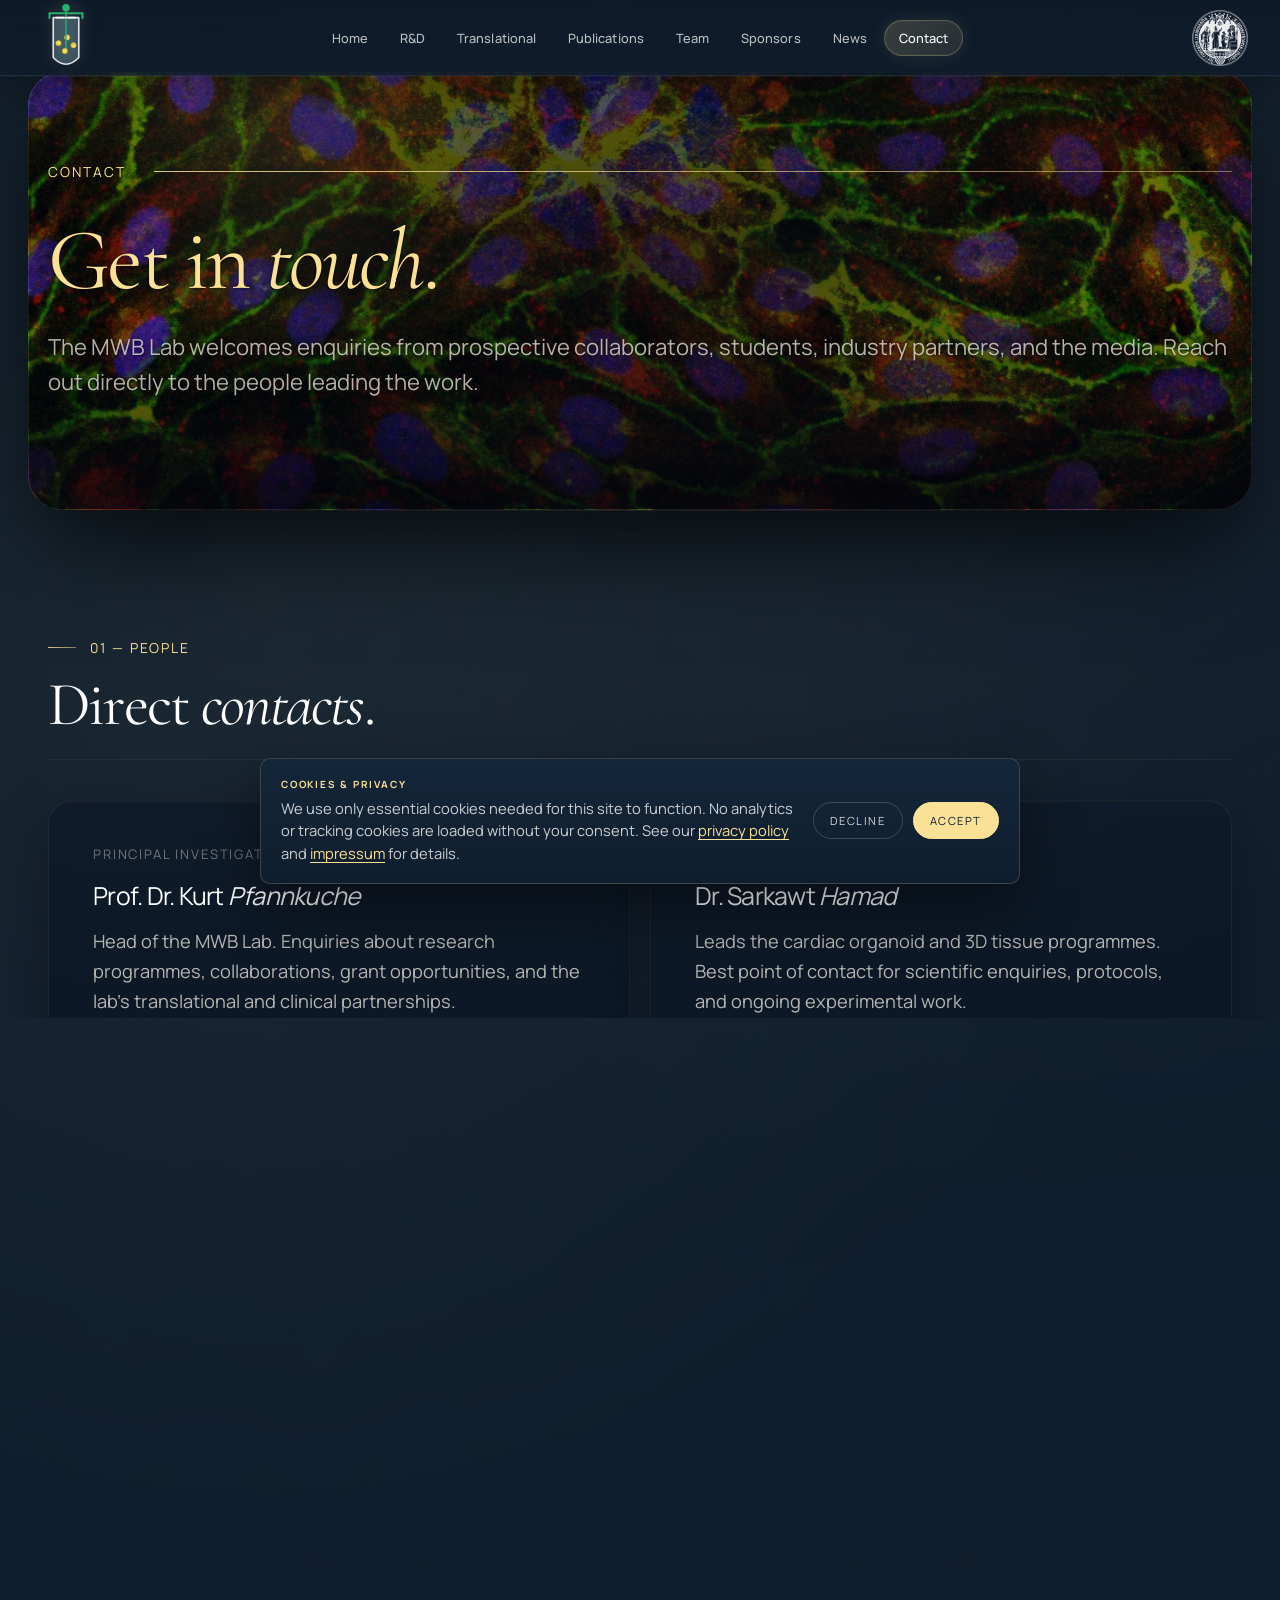
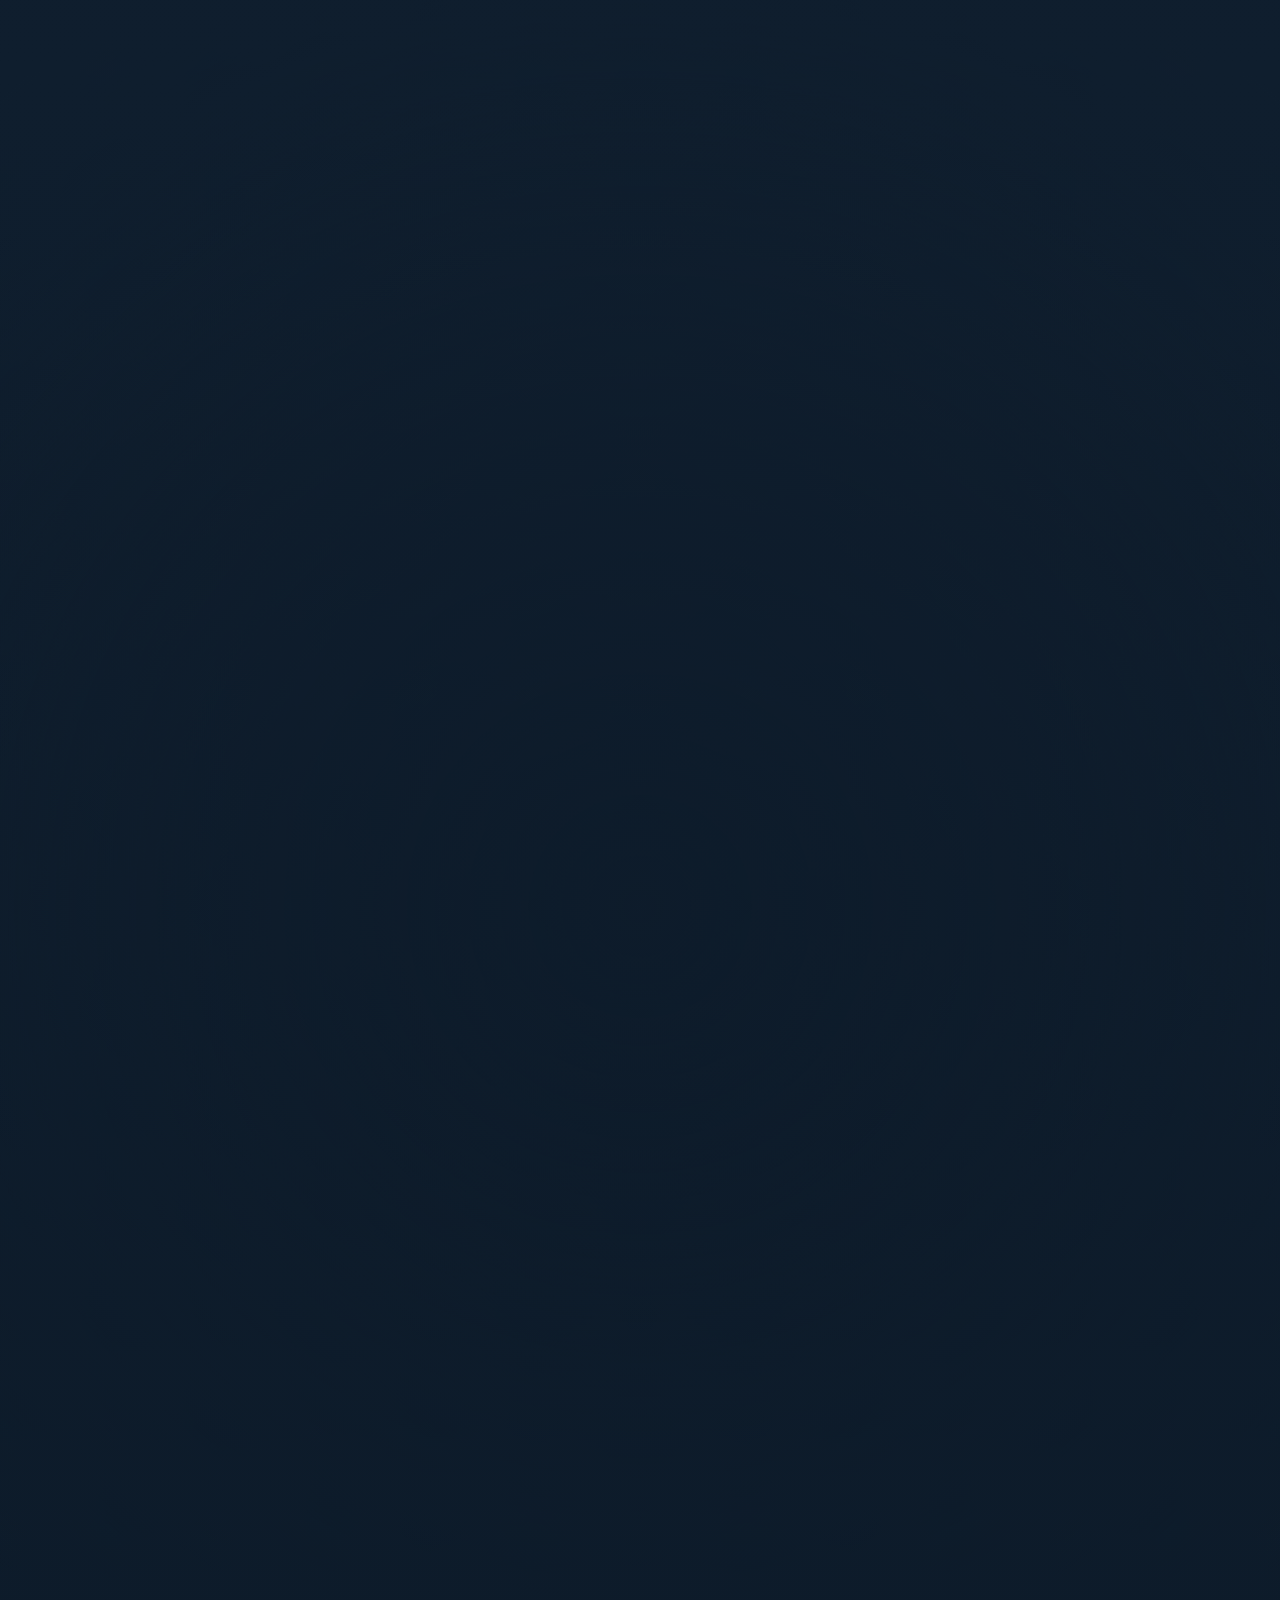
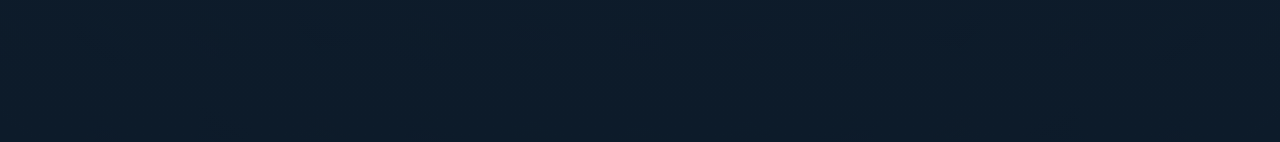
==== contact.html @ 4211829f "Apply two-font system site-wide Move the two-font rule into the shared stylesheet so every page uses" ====
<!DOCTYPE html>
<html lang="en">
<head>
<meta charset="UTF-8" />
<meta name="viewport" content="width=device-width, initial-scale=1.0" />
<title>Contact — MWB Lab</title>
<meta name="description" content="Contact the MWB Lab at the Institute for Physiology I, Medical Faculty, University of Cologne. Reach Prof. Dr. Kurt Pfannkuche or Dr. Sarkawt Hamad.">
<link rel="preconnect" href="https://fonts.googleapis.com">
<link rel="preconnect" href="https://fonts.gstatic.com" crossorigin>
<link href="https://fonts.googleapis.com/css2?family=Cormorant+Garamond:ital,wght@0,300;0,400;0,500;0,600;1,300;1,400;1,500&family=JetBrains+Mono:wght@400;500&family=Manrope:wght@300;400;500;600&display=swap" rel="stylesheet">
<link rel="stylesheet" href="site.css?v=34">
<style>
.contact-grid{
  display:grid;
  grid-template-columns:repeat(2,1fr);
  gap:20px;
  margin-bottom:24px;
}
.contact-card{
  padding:44px;
  border:1px solid var(--line);
  border-radius:2px;
  background:rgba(244,240,232,.5);
  transition:border-color .4s var(--ease);
}
.contact-card:hover{border-color:var(--line-strong)}
.contact-card .mono{
  color:var(--muted);
  text-transform:uppercase;
  font-size:.82rem;
  letter-spacing:.14em;
  margin-bottom:16px;
  font-family:"JetBrains Mono",monospace;
}
.contact-card h3{margin:0 0 14px; font-size:1.55rem}
.contact-card p{font-size:1.14rem; line-height:1.65; color:var(--ink-2); margin:0 0 26px}
.contact-card .link{
  display:inline-flex; gap:10px; align-items:center;
  font-family:"JetBrains Mono",monospace;
  font-size:.92rem; letter-spacing:.04em;
  color:var(--ink); border-bottom:1px solid var(--line-strong);
  padding-bottom:4px;
  transition:border-color .3s var(--ease);
}
.contact-card .link:hover{border-color:var(--ink)}

.addr-block{
  margin-top:20px;
  padding:36px 44px;
  border:1px solid var(--line);
  border-radius:2px;
  background:rgba(244,240,232,.5);
}
.addr-block .mono{
  color:var(--muted);
  text-transform:uppercase;
  font-size:.82rem;
  letter-spacing:.14em;
  margin-bottom:16px;
  font-family:"JetBrains Mono",monospace;
}
.addr-block p{
  margin:0;
  font-family:"JetBrains Mono",monospace;
  font-size:1rem;
  line-height:1.85;
  color:var(--ink-2);
}

.legal{
  padding:44px;
  border:1px solid var(--line);
  border-radius:2px;
  background:rgba(244,240,232,.5);
}
.legal h3{font-family:var(--serif); font-variation-settings:"opsz" 144; font-weight:400; font-size:1.5rem; letter-spacing:-0.01em; margin:0 0 18px}
.legal p{font-size:1.12rem; line-height:1.7; color:var(--ink-2); margin:0 0 14px}
.legal p:last-child{margin-bottom:0}
.legal .small{font-size:1.02rem; line-height:1.68; color:var(--ink-2)}

.split-contact{
  display:grid;
  grid-template-columns:1fr 1fr;
  gap:32px;
  align-items:start;
}
.split-contact .card{padding:36px 40px}
.split-contact .card h3{font-size:1.45rem; margin:0 0 14px}
.split-contact .card p{font-size:1.12rem; line-height:1.65; color:var(--ink-2); margin:0}
.split-contact .card .mono{font-size:.82rem!important; margin-bottom:16px!important}

@media (max-width:900px){
  .contact-grid{grid-template-columns:1fr}
  .contact-card, .addr-block, .legal{padding:30px}
  .split-contact{grid-template-columns:1fr; gap:24px}
  .split-contact .card{padding:28px 30px}
}

/* ===== Privacy ed-item in contact ===== */
.ed-item .ed-body{display:none}
.ed-item.has-detail{
  cursor:pointer;
  transition:
    border-color .35s var(--ease),
    background .35s var(--ease),
    transform .35s var(--ease),
    box-shadow .35s var(--ease);
}
.ed-item.has-detail:hover,
.ed-item.has-detail:focus-visible{
  border-color:rgba(251,225,150,.55)!important;
  outline:none;
}
.ed-item.has-detail:focus-visible{
  outline:2px solid rgba(251,225,150,.55);
  outline-offset:2px;
}

/* ===== Privacy card: full dark card (overrides ed-item row) ===== */
body[data-page="contact"] .ed-item[data-tag="privacy"]{
  grid-template-columns:1fr!important;
  padding:26px 30px 30px!important;
  gap:14px;
  align-items:stretch!important;
  background:linear-gradient(150deg,rgba(13,27,42,.96) 0%,rgba(7,16,28,.93) 100%)!important;
  border-color:rgba(124,236,213,.2)!important;
  border-radius:12px;
}
body[data-page="contact"] .ed-item[data-tag="privacy"]::before{
  background:linear-gradient(180deg,rgba(124,236,213,.85),rgba(124,236,213,.2))!important;
}
body[data-page="contact"] .ed-item[data-tag="privacy"]::after{content:none!important}
body[data-page="contact"] .ed-item[data-tag="privacy"]:hover{
  border-color:rgba(124,236,213,.48)!important;
  background:linear-gradient(150deg,rgba(14,29,46,.98) 0%,rgba(8,18,32,.97) 100%)!important;
  box-shadow:0 14px 40px rgba(0,0,0,.55), 0 0 0 1px rgba(124,236,213,.12)!important;
}
/* Top row: date left, tag right */
.prv-meta{
  display:flex; align-items:center; justify-content:space-between; gap:12px;
}
body[data-page="contact"] .ed-item[data-tag="privacy"] .year{
  color:rgba(248,243,232,.34)!important;
}
/* Body column */
body[data-page="contact"] .ed-item[data-tag="privacy"] .body{
  display:flex; flex-direction:column; gap:8px;
}
body[data-page="contact"] .ed-item[data-tag="privacy"] .body h3{
  font-size:1.52rem!important; line-height:1.22!important;
  color:#F8F3E8; margin:0!important;
}
body[data-page="contact"] .ed-item[data-tag="privacy"] .body .meta-line{
  color:rgba(248,243,232,.44)!important; line-height:1.65; max-width:48ch;
}
/* Visible CTA */
.prv-open-hint{
  display:inline-flex; align-items:center; gap:9px; margin-top:10px;
  font-family:"JetBrains Mono",monospace;
  font-size:.68rem; letter-spacing:.15em; text-transform:uppercase;
  color:rgba(124,236,213,.58);
  transition:color .3s var(--ease);
}
.prv-open-hint svg{
  width:13px; height:13px; flex-shrink:0;
  transition:transform .35s var(--ease);
}
body[data-page="contact"] .ed-item[data-tag="privacy"]:hover .prv-open-hint{
  color:#7CECD5;
}
body[data-page="contact"] .ed-item[data-tag="privacy"]:hover .prv-open-hint svg{
  transform:translateX(4px);
}

/* ===== Modal privacy extras ===== */
/* Quick-facts strip at top of modal body */
.news-body .prv-facts{
  display:grid;
  grid-template-columns:repeat(3,1fr);
  gap:1px;
  background:rgba(251,225,150,.12);
  border:1px solid rgba(251,225,150,.12);
  border-radius:4px;
  overflow:hidden;
  margin-bottom:28px;
}
.news-body .prv-fact{
  padding:16px 18px;
  background:#0D1B2A;
  display:flex; flex-direction:column; gap:5px;
}
.news-body .prv-fact-label{
  font-family:"JetBrains Mono",monospace;
  font-size:.58rem; letter-spacing:.16em; text-transform:uppercase;
  color:rgba(251,225,150,.48);
}
.news-body .prv-fact-value{
  font-family:"JetBrains Mono",monospace;
  font-size:.82rem; letter-spacing:.04em;
  color:rgba(248,243,232,.88);
  line-height:1.45;
}
@media (max-width:540px){
  .news-body .prv-facts{grid-template-columns:1fr 1fr}
  .news-body .prv-facts .prv-fact:last-child{grid-column:1/-1}
}

/* Rights list inside modal body */
.news-body .rights-list{
  margin:0 0 18px;
  padding:0; list-style:none; display:grid; gap:8px;
}
.news-body .rights-list li{
  display:flex; align-items:baseline; gap:10px;
  font-size:1.05rem; line-height:1.55;
  color:rgba(248,243,232,.85);
}
.news-body .rights-list li::before{
  content:"";
  flex:0 0 6px; height:6px; border-radius:50%;
  background:#FBE196; opacity:.7; margin-top:2px;
}
.news-body .section-rule{
  margin:24px 0; border:none;
  border-top:1px solid rgba(251,225,150,.12);
}
.news-body .section-label{
  font-family:"JetBrains Mono",monospace;
  font-size:.62rem; letter-spacing:.18em; text-transform:uppercase;
  color:rgba(251,225,150,.5); margin:0 0 10px; display:block;
}

/* ===== News detail modal ===== */
.news-modal{
  width:min(760px, calc(100vw - 32px));
  max-height:calc(100vh - 64px);
  margin:32px auto;
  padding:0;
  border:1px solid rgba(251,225,150,.3);
  border-radius:4px;
  background:#0D1B2A;
  color:#F8F3E8;
  box-shadow:0 30px 80px rgba(0,0,0,.6);
  overflow:hidden;
  position:fixed;
  inset:0;
}
.news-modal::backdrop{
  background:rgba(0,0,0,.78);
  backdrop-filter:blur(4px);
}
.news-modal[open]{animation:newsIn .28s var(--ease) both}
.news-modal[open]::backdrop{animation:newsBackdropIn .28s ease both}
.news-modal.closing{animation:newsOut .22s var(--ease) both}
.news-modal.closing::backdrop{animation:newsBackdropOut .22s ease both}
@keyframes newsIn{
  from{opacity:0; transform:translateY(14px) scale(.985)}
  to{opacity:1; transform:translateY(0) scale(1)}
}
@keyframes newsOut{
  from{opacity:1; transform:translateY(0) scale(1)}
  to{opacity:0; transform:translateY(10px) scale(.985)}
}
@keyframes newsBackdropIn{from{opacity:0}to{opacity:1}}
@keyframes newsBackdropOut{from{opacity:1}to{opacity:0}}
.news-modal-inner{
  padding:48px 56px 44px;
  overflow-y:auto;
  overflow-x:hidden;
  max-height:calc(100vh - 64px);
  -webkit-overflow-scrolling:touch;
}
.news-close{
  position:absolute;
  top:18px; right:20px;
  width:34px; height:34px;
  border:1px solid rgba(251,225,150,.4);
  background:rgba(251,225,150,.1);
  backdrop-filter:blur(6px);
  border-radius:50%;
  font-size:1.15rem; line-height:1;
  color:rgba(248,243,232,.92);
  cursor:pointer;
  display:flex; align-items:center; justify-content:center;
  z-index:5;
  transition:background .28s var(--ease), color .28s var(--ease),
    border-color .28s var(--ease), transform .35s var(--ease);
}
.news-close:hover,.news-close:focus-visible{
  background:#FBE196; color:#0D1B2A;
  border-color:#FBE196; transform:rotate(90deg); outline:none;
}
.news-meta-row{display:flex; align-items:center; gap:16px; margin-bottom:16px}
.news-year{
  font-family:"JetBrains Mono",monospace;
  font-size:.68rem; letter-spacing:.14em;
  text-transform:uppercase; color:rgba(248,243,232,.55);
}
.news-tag{
  font-family:"JetBrains Mono",monospace;
  font-size:.58rem; letter-spacing:.16em;
  text-transform:uppercase; color:#0D1B2A;
  background:#FBE196; padding:5px 12px; border-radius:999px;
}
.news-title{
  font-family:var(--serif);
  font-weight:400; font-size:2rem;
  line-height:1.2; letter-spacing:-0.01em;
  color:#F8F3E8; margin:0 0 14px; max-width:44ch;
}
.news-title em{font-style:italic}
.news-summary{
  font-family:"JetBrains Mono",monospace;
  font-size:.9rem; letter-spacing:.08em;
  color:rgba(255,255,255,.68); line-height:1.65;
  margin:0 0 28px; padding-bottom:24px;
  border-bottom:1px solid rgba(251,225,150,.22);
}
.news-summary:empty{display:none}
.news-media{margin:0 0 28px; border:1px solid rgba(251,225,150,.22); border-radius:2px; overflow:hidden; background:rgba(255,255,255,.02)}
.news-media:empty{display:none}
.news-media img,.news-media figure img{display:block; width:100%; height:auto; max-height:440px; object-fit:cover}
.news-media figure{margin:0}
.news-body{font-family:Manrope,sans-serif; font-size:1.12rem; line-height:1.7; color:rgba(248,243,232,.88)}
.news-body p{margin:0 0 14px}
.news-body p:last-child{margin-bottom:0}
.news-body ul{margin:0 0 14px; padding-left:22px; list-style:disc outside}
.news-body ul li{margin-bottom:6px}
.news-body a{
  color:#7CECD5; text-decoration:none;
  border-bottom:1px solid rgba(124,236,213,.35);
  transition:color .22s var(--ease), border-color .22s var(--ease);
}
.news-body a:hover,.news-body a:focus-visible{
  color:#FBE196; border-bottom-color:#FBE196; outline:none;
}
.news-body strong{color:#F8F3E8}
.news-body em{font-style:italic}
@media (max-width:760px){
  .news-modal{width:100%; max-width:100%; margin:0; height:100dvh; max-height:100dvh; border-radius:0; border:none}
  .news-modal-inner{padding:64px 20px 32px; max-height:100dvh}
  .news-title{font-size:1.4rem; margin-bottom:12px}
  .news-summary{font-size:.82rem; margin-bottom:22px; padding-bottom:18px}
  .news-media{margin-bottom:22px}
  .news-media img{max-height:260px}
  .news-body{font-size:1rem; line-height:1.65}
}
</style>
<link rel="stylesheet" href="site_v4blend.css?v=22">
  <link rel="icon" type="image/x-icon" href="favicon.ico">
  <link rel="icon" type="image/svg+xml" href="favicon.svg">
  <link rel="apple-touch-icon" sizes="192x192" href="favicon-192.png">
</head>
<body data-page="contact">

<!-- ========== AMBIENT BG ========== -->
<div id="ambient">
  <div class="bg on" style="background-image:url('bg_merged.webp')"></div>
</div>
<div class="vignette"></div>
<div class="grain"></div>

<!-- ========== TOPBAR ========== -->
<header class="topbar">
  <a href="index.html" class="brand-logo"><img src="log_animated.svg?v=3" alt="Marga &amp; Walter Boll Laboratory" class="logo-img"></a>
  <nav class="nav">
    <a href="index.html">Home</a>
    <a href="research.html">R&amp;D</a>
    <a href="translational.html">Translational</a>
    <a href="publications.html">Publications</a>
    <a href="team.html">Team</a>
    <a href="sponsors.html">Sponsors</a>
    <a href="news.html">News</a>
    <a href="contact.html" aria-current="page">Contact</a>
  </nav>
  <div class="meta-right">
    <a class="uni-seal" href="https://portal.uni-koeln.de/en/uoc-home" target="_blank" rel="noopener noreferrer" aria-label="University of Cologne"><img src="uni-koeln-seal.png?v=1" alt="University of Cologne"></a>
  </div>
  <button class="menu-toggle" aria-label="Menu" aria-expanded="false">
    <span></span><span></span><span></span>
  </button>
</header>
<div class="progress"><span id="progressFill"></span></div>

<!-- ========== PAGE HERO ========== -->
<section class="page-hero">
  <div class="eyebrow rv" style="--d:.15s">Contact</div>
  <h1 class="display rv" style="--d:.3s" data-split-on-reveal>Get in <em>touch</em>.</h1>
  <p class="lede rv" style="--d:.5s">
    The MWB Lab welcomes enquiries from prospective collaborators, students, industry partners,
    and the media. Reach out directly to the people leading the work.
  </p>
</section>

<!-- ========== PRIMARY CONTACTS ========== -->
<section class="sec">
  <div class="sec-head">
    <div class="eyebrow rv">01 — People</div>
    <div>
      <h2 class="display" data-split-on-reveal>Direct <em>contacts</em>.</h2>
    </div>
  </div>

  <div class="contact-grid rv">
    <div class="contact-card">
      <div class="mono">Principal Investigator</div>
      <h3 class="subhead">Prof. Dr. Kurt <em>Pfannkuche</em></h3>
      <p>
        Head of the MWB Lab. Enquiries about research programmes, collaborations,
        grant opportunities, and the lab's translational and clinical partnerships.
      </p>
      <a class="link" href="mailto:kurt.pfannkuche@uni-koeln.de">→ kurt.pfannkuche@uni-koeln.de</a>
    </div>

    <div class="contact-card">
      <div class="mono">Head of Scientific Development</div>
      <h3 class="subhead">Dr. Sarkawt <em>Hamad</em></h3>
      <p>
        Leads the cardiac organoid and 3D tissue programmes. Best point of contact
        for scientific enquiries, protocols, and ongoing experimental work.
      </p>
      <a class="link" href="mailto:shamad@uni-koeln.de">→ shamad@uni-koeln.de</a>
    </div>
  </div>

  <div class="addr-block rv">
    <div class="mono">Postal address</div>
    <p>
      MWB Lab — Institute for Physiology I<br>
      Medical Faculty, University of Cologne<br>
      University of Cologne<br>
      Robert-Koch-Straße 39<br>
      50931 Cologne, Germany<br><br>
      Tel. +49 221 478 6968
    </p>
  </div>

  <a class="contact-card rv" href="impressum.html" style="text-decoration:none; display:block; margin-top:24px">
    <div class="mono">Legal</div>
    <h3 class="subhead"><em>Impressum</em></h3>
    <p>
      Inhaltlich verantwortliche Stelle, Kontaktdaten und Haftungs&shy;ausschluß
      gemäß den Anforderungen des deutschen Telemediengesetzes.
    </p>
    <span class="link">→ Read the Impressum</span>
  </a>
</section>

<!-- ========== HOW TO REACH US ========== -->
<section class="sec">
  <div class="sec-head">
    <div class="eyebrow rv">02 — Enquiry types</div>
    <div>
      <h2 class="display" data-split-on-reveal>What we <em>respond to</em>.</h2>
      <p class="sec-lede rv">
        We try to respond to all relevant enquiries within five working days.
        The more specific your message, the quicker we can help.
      </p>
    </div>
  </div>

  <div class="split-contact">
    <div>
      <div class="card rv" style="margin-bottom:16px">
        <div class="mono">Collaborations</div>
        <h3>Academic &amp; industry <em>partnerships</em></h3>
        <p>Proposals for collaborative projects, material transfer, or joint grant applications. Include a brief description of your group and the intended scope.</p>
      </div>

      <div class="card rv" style="margin-bottom:16px">
        <div class="mono">Positions</div>
        <h3>PhD, postdoc &amp; <em>student enquiries</em></h3>
        <p>Unsolicited applications are welcome. Please include your CV, a brief motivation letter, and an indication of your preferred start date.</p>
      </div>

      <div class="card rv">
        <div class="mono">Press &amp; media</div>
        <h3>Interviews &amp; <em>media enquiries</em></h3>
        <p>Journalists and science communicators may contact the PI directly. High-resolution microscopy images and figures are available on request for editorial use.</p>
      </div>
    </div>

    <div>
      <div class="legal rv">
        <h3>Institute <em>affiliations</em></h3>
        <p class="small">
          The MWB Lab is part of the Institute for Physiology I, Medical Faculty, University
          of Cologne (Universität zu Köln). Research is conducted in accordance with
          the ethical standards and institutional review requirements of the University of Cologne
          and the associated University Hospital (Uniklinik Köln).
        </p>
      </div>
    </div>
  </div>
</section>

<!-- ========== DISCLAIMER ========== -->
<section class="sec" style="padding-top:0">
  <div class="sec-head">
    <div class="eyebrow rv">03 &mdash; Disclaimer</div>
    <div></div>
  </div>
  <div class="legal rv" style="max-width:82ch">
    <p class="small">
      Despite careful control of the content, we assume no liability for the accuracy,
      completeness and up-to-dateness of our websites or for the content of external
      websites. We expressly distance ourselves from the content of the linked pages
      &mdash; on the design of which we have no influence. This statement applies to all
      information posted on the websites and for all content of the pages to which links
      or banners lead.
    </p>
  </div>
</section>

<!-- ========== PRIVACY MODAL ========== -->
<dialog id="newsModal" class="news-modal" aria-labelledby="newsTitle">
  <button type="button" class="news-close" aria-label="Close">&times;</button>
  <div class="news-modal-inner">
    <div class="news-meta-row">
      <span class="news-year" id="newsYear"></span>
      <span class="news-tag" id="newsTagLabel"></span>
    </div>
    <h3 class="news-title" id="newsTitle"></h3>
    <div class="news-summary" id="newsSummary"></div>
    <div class="news-media" id="newsMedia"></div>
    <div class="news-body" id="newsBody"></div>
  </div>
</dialog>

<script>
const reducedMotion = window.matchMedia('(prefers-reduced-motion: reduce)').matches;

function splitText(el, baseDelay = 0, step = 0.018){
  if(!el || el.dataset.splitDone) return;
  const tmp = document.createElement('div');
  tmp.innerHTML = el.innerHTML;
  const walk = (node, out) => {
    node.childNodes.forEach(n => {
      if(n.nodeType === 3){
        const words = n.textContent.split(/(\s+)/);
        words.forEach(w => {
          if(/^\s+$/.test(w)){ out.push(document.createTextNode(' ')); return; }
          if(!w) return;
          const wEl = document.createElement('span');
          wEl.className = 'word';
          [...w].forEach(ch => {
            const cEl = document.createElement('span');
            cEl.className = 'char';
            cEl.textContent = ch;
            wEl.appendChild(cEl);
          });
          out.push(wEl);
        });
      } else if(n.nodeType === 1){
        const clone = n.cloneNode(false);
        const inner = [];
        walk(n, inner);
        inner.forEach(c => clone.appendChild(c));
        out.push(clone);
      }
    });
  };
  const collected = [];
  walk(tmp, collected);
  el.innerHTML = '';
  collected.forEach(c => el.appendChild(c));
  el.querySelectorAll('.char').forEach((c,i) => c.style.setProperty('--d', (baseDelay + i*step) + 's'));
  el.dataset.splitDone = '1';
}

const rvIO = new IntersectionObserver(entries => {
  entries.forEach(e => { if(e.isIntersecting){ e.target.classList.add('in'); rvIO.unobserve(e.target); }});
},{threshold:.15, rootMargin:'0px 0px -6% 0px'});
document.querySelectorAll('.rv').forEach(el => rvIO.observe(el));

const splitIO = new IntersectionObserver(entries => {
  entries.forEach(e => {
    if(e.isIntersecting){
      const h = e.target;
      if(!reducedMotion && !h.dataset.splitDone){
        h.classList.add('split');
        splitText(h, 0, 0.02);
      }
      requestAnimationFrame(() => h.classList.add('in'));
      splitIO.unobserve(h);
    }
  });
},{threshold:.4});
document.querySelectorAll('h2[data-split-on-reveal]').forEach(h => splitIO.observe(h));

const progressFill = document.getElementById('progressFill');
let rafId = null;
function onScroll(){
  const max = document.documentElement.scrollHeight - innerHeight;
  if(progressFill) progressFill.style.width = (max>0 ? scrollY/max*100 : 0) + '%';
  rafId = null;
}
window.addEventListener('scroll', () => { if(!rafId) rafId = requestAnimationFrame(onScroll); }, {passive:true});

const canHover = window.matchMedia('(hover:hover) and (pointer:fine)').matches;
if(canHover && !reducedMotion){
  document.querySelectorAll('.btn').forEach(btn => {
    btn.addEventListener('mousemove', e => {
      const r = btn.getBoundingClientRect();
      const x = e.clientX - r.left - r.width/2;
      const y = e.clientY - r.top - r.height/2;
      btn.style.transform = `translate(${x*0.12}px, ${y*0.18}px)`;
    });
    btn.addEventListener('mouseleave', () => btn.style.transform = '');
  });
}

/* ========== NEWS/PRIVACY DETAIL MODAL ========== */
(function initNewsModal(){
  const modal = document.getElementById('newsModal');
  if(!modal || typeof modal.showModal !== 'function') return;
  const yearEl    = document.getElementById('newsYear');
  const tagEl     = document.getElementById('newsTagLabel');
  const titleEl   = document.getElementById('newsTitle');
  const summaryEl = document.getElementById('newsSummary');
  const mediaEl   = document.getElementById('newsMedia');
  const bodyEl    = document.getElementById('newsBody');
  const closeBtn  = modal.querySelector('.news-close');
  const inner     = modal.querySelector('.news-modal-inner');

  document.querySelectorAll('.ed-item').forEach(item => {
    if(!item.querySelector('.ed-body')) return;
    item.classList.add('has-detail');
    item.setAttribute('role', 'button');
    item.setAttribute('tabindex', '0');
    const h3 = item.querySelector('h3');
    if(h3) item.setAttribute('aria-label', 'Read more: ' + h3.textContent.trim());
  });

  function openFromItem(item){
    const year    = item.querySelector('.year');
    const tag     = item.querySelector('.tag');
    const title   = item.querySelector('.body h3');
    const summary = item.querySelector('.body > .meta-line');
    const media   = item.querySelector('.body > .ed-media');
    const body    = item.querySelector('.body > .ed-body');
    yearEl.textContent   = year    ? year.textContent    : '';
    tagEl.textContent    = tag     ? tag.textContent     : '';
    titleEl.innerHTML    = title   ? title.innerHTML     : '';
    summaryEl.innerHTML  = summary ? summary.innerHTML   : '';
    mediaEl.innerHTML    = media   ? media.outerHTML     : '';
    bodyEl.innerHTML     = body    ? body.innerHTML      : '';
    if(inner) inner.scrollTop = 0;
    modal.classList.remove('closing');
    modal.showModal();
  }

  function closeModal(){
    if(modal.classList.contains('closing')) return;
    modal.classList.add('closing');
    const done = (e) => {
      if(e.animationName !== 'newsOut') return;
      modal.removeEventListener('animationend', done);
      modal.close();
      modal.classList.remove('closing');
    };
    modal.addEventListener('animationend', done);
    setTimeout(() => {
      if(modal.classList.contains('closing')){
        modal.removeEventListener('animationend', done);
        modal.close();
        modal.classList.remove('closing');
      }
    }, 400);
  }

  document.querySelectorAll('.ed-item.has-detail').forEach(item => {
    item.addEventListener('click', e => {
      if(e.target.closest('a')) return;
      openFromItem(item);
    });
    item.addEventListener('keydown', e => {
      if(e.key === 'Enter' || e.key === ' '){ e.preventDefault(); openFromItem(item); }
    });
  });

  closeBtn.addEventListener('click', closeModal);
  modal.addEventListener('click', e => { if(e.target === modal) closeModal(); });
  modal.addEventListener('cancel', e => { e.preventDefault(); closeModal(); });
})();

document.documentElement.classList.remove('loading');
</script>
<script src="site_v4blend.js?v=9"></script>
<script src="cookie-consent.js?v=1"></script>
</body>
</html>
---- site.css ----
/* =========================================================
   MWB Lab — shared design system
   (derived from v16 aesthetic; pages import this stylesheet)
   ========================================================= */

:root{
  --bone:#f4f0e8;
  --bone-2:#ede7db;
  --ink:#14171a;
  --ink-2:#2a2f35;
  --muted:#7a7369;
  --line:rgba(20,23,26,.10);
  --line-strong:rgba(20,23,26,.22);
  --accent:#FBE196;
  --heart:#b54a3e;       /* reserved, used sparingly */
  --ease:cubic-bezier(.19,1,.22,1);
  --ease-smooth:cubic-bezier(.6,.05,.2,1);
  --max:1680px;
  --pad:48px;
  --serif:"Cormorant Garamond", Georgia, serif;
}

*{box-sizing:border-box;-webkit-font-smoothing:antialiased;-moz-osx-font-smoothing:grayscale}
html,body{margin:0;padding:0;scroll-behavior:smooth}
html{background:var(--bone); overflow-x:hidden}
body{
  font-family:Manrope,system-ui,sans-serif;
  font-weight:400;
  color:var(--ink);
  background:var(--bone);
  overflow-x:hidden;
  max-width:100vw;
  font-feature-settings:"ss01","ss02","cv11";
}
img{display:block;max-width:100%}
svg{max-width:100%}
a{text-decoration:none;color:inherit}

/* ambient field (home only uses variants — stub pages use static) */
#ambient{position:fixed; inset:0; z-index:-3; overflow:hidden; background:var(--bone)}
.bg{
  position:absolute; inset:-4%;
  background-size:cover; background-position:center;
  opacity:0; transform:scale(1.04);
  transition:opacity 1.6s var(--ease), transform 2.2s var(--ease);
  mix-blend-mode:multiply;
  filter:saturate(.75);
}
.bg.on{opacity:.35; transform:scale(1)}
.vignette{
  position:fixed; inset:0; z-index:-2; pointer-events:none;
  background:radial-gradient(ellipse at 50% 0%, transparent 40%, rgba(20,23,26,.06) 100%);
}
.grain{display:none}

/* =========================================================
   CHROME — topbar, progress, footer
   ========================================================= */
.topbar{
  position:fixed; top:0; left:0; right:0; z-index:60;
  height:80px;
  display:grid; grid-template-columns:1fr auto 1fr; align-items:center;
  padding:0 32px;
  background:rgba(244,240,232,.78);
  backdrop-filter:blur(20px) saturate(1.1);
  -webkit-backdrop-filter:blur(20px) saturate(1.1);
  border-bottom:1px solid var(--line);
  transform:translateY(-8px); opacity:0;
  transition:transform 1s var(--ease) .3s, opacity 1s var(--ease) .3s;
}
html:not(.loading) .topbar{transform:translateY(0); opacity:1}

.brand{
  display:flex; align-items:center; gap:12px;
  font-family:var(--serif);
  font-weight:500;
  font-size:.98rem;
  letter-spacing:.01em;
  font-variation-settings:"opsz" 144;
}
.brand .dot{
  width:8px; height:8px; border-radius:50%;
  background:var(--ink);
  transition:background 1s var(--ease);
}
.brand em{font-style:italic; font-weight:500}

.nav{
  display:flex; align-items:center; gap:2px;
  justify-self:center;
  flex-wrap:wrap;
}
.nav a{
  padding:8px 14px;
  font-family:Manrope,sans-serif;
  font-size:.8rem;
  font-weight:500;
  color:var(--ink-2);
  letter-spacing:.005em;
  border-radius:999px;
  transition:background .3s var(--ease), color .3s var(--ease);
}
.nav a:hover{background:rgba(20,23,26,.06)}
.nav a[aria-current="page"]{
  background:var(--ink);
  color:var(--bone);
}

.meta-right{
  justify-self:end;
  font-family:"JetBrains Mono",monospace;
  font-size:.7rem;
  font-weight:400;
  color:var(--muted);
  letter-spacing:.04em;
  display:flex; gap:18px; align-items:center;
}
.meta-right .uni-seal{
  display:inline-flex;
  align-items:center;
  justify-content:center;
}
.meta-right .uni-seal img{
  height:56px;
  width:auto;
  display:block;
  opacity:.92;
  transition:opacity .3s var(--ease);
}
.meta-right .uni-seal:hover img{opacity:1}
.meta-right .live{display:inline-flex; align-items:center; gap:6px}
.meta-right .live::before{
  content:""; width:6px; height:6px; border-radius:50%;
  background:var(--ink);
  animation:pulse 2.4s infinite;
}
@keyframes pulse{
  0%{box-shadow:0 0 0 0 rgba(20,23,26,.35)}
  70%{box-shadow:0 0 0 8px rgba(20,23,26,0)}
  100%{box-shadow:0 0 0 0 rgba(20,23,26,0)}
}

.progress{
  position:fixed; left:0; right:0; top:64px; z-index:61; height:1px;
  background:transparent;
}
.progress > span{
  display:block; width:0; height:100%;
  background:var(--ink);
  transition:width .15s linear;
}

/* =========================================================
   TYPOGRAPHY PRIMITIVES
   ========================================================= */
.eyebrow{
  font-family:"JetBrains Mono",monospace;
  font-size:.86rem;
  font-weight:400;
  letter-spacing:.14em;
  text-transform:uppercase;
  color:var(--muted);
  display:inline-flex; align-items:center; gap:14px;
}
.eyebrow::before{
  content:""; width:28px; height:1px; background:var(--ink); opacity:.5;
}

/* Page hero eyebrow spans the full width of the hero card on
   desktop so the decorative line reads as a section rule rather
   than a short dash. On mobile the hero is centered, so we leave
   the eyebrow as its original inline-flex dash. */
@media (min-width:901px){
  .page-hero .eyebrow{
    display:flex;
    width:100%;
  }
  .page-hero .eyebrow::before{
    flex:1;
    width:auto;
    max-width:none;
    margin-right:4px;
  }
  /* Title and lede span the full hero width instead of being
     capped to narrow measures (16ch for h1, 58ch for the lede).
     !important is needed to beat site_v4blend.css's lede rule. */
  .page-hero h1{
    max-width:none!important;
  }
  .page-hero .lede{
    max-width:none!important;
  }
}

h1.display, h2.display{
  font-family:var(--serif);
  font-variation-settings:"opsz" 144,"SOFT" 30;
  font-weight:300;
  line-height:.92;
  letter-spacing:-0.038em;
  margin:0;
  color:var(--ink);
}
h1.display{font-size:clamp(3rem, 6.8vw, 7.6rem)}
h2.display{font-size:clamp(2.4rem, 4.8vw, 4.6rem); letter-spacing:-0.032em; line-height:.98}
h1.display em, h2.display em{
  font-style:italic;
  font-weight:400;
  font-variation-settings:"opsz" 144,"SOFT" 100;
}
h3.subhead{
  font-family:var(--serif);
  font-variation-settings:"opsz" 144;
  font-weight:400;
  font-size:1.3rem;
  letter-spacing:-0.01em;
  margin:0 0 10px;
  color:var(--ink);
}
h3.subhead em{font-style:italic}

.lede{
  font-family:Manrope,sans-serif;
  font-size:1.38rem;
  font-weight:400;
  line-height:1.6;
  color:var(--ink-2);
  max-width:46ch;
}

.mono{
  font-family:"JetBrains Mono",monospace;
  font-size:.68rem;
  letter-spacing:.08em;
}

/* =========================================================
   BUTTONS
   ========================================================= */
.btn{
  display:inline-flex; align-items:center; gap:10px;
  padding:15px 24px;
  font-family:Manrope,sans-serif;
  font-size:.86rem;
  font-weight:500;
  letter-spacing:.005em;
  border-radius:999px;
  border:1px solid transparent;
  transition:transform .4s var(--ease), background .4s var(--ease), border-color .4s var(--ease);
  cursor:pointer;
  background:transparent; color:inherit;
}
.btn.primary{background:var(--ink); color:var(--bone)}
.btn.primary:hover{background:#000; transform:translateY(-1px)}
.btn.primary .arrow{width:14px; height:14px; transition:transform .4s var(--ease)}
.btn.primary:hover .arrow{transform:translateX(3px)}
.btn.ghost{color:var(--ink); border-color:var(--line-strong)}
.btn.ghost:hover{background:rgba(20,23,26,.04); border-color:var(--ink)}

/* =========================================================
   LAYOUT PRIMITIVES
   ========================================================= */
.shell{max-width:var(--max); margin:0 auto; padding-left:var(--pad); padding-right:var(--pad)}

.page-hero{
  max-width:var(--max);
  margin:0 auto;
  padding:148px 48px 88px;
}
.page-hero .eyebrow{margin-bottom:40px}
.page-hero h1{margin:0 0 28px; max-width:16ch}
.page-hero .lede{max-width:60ch}

.sec{
  max-width:var(--max);
  margin:0 auto;
  padding:128px 48px 32px;
  position:relative;
}
.sec-head{
  display:grid;
  grid-template-columns:1fr;
  gap:18px;
  align-items:start;
  margin-bottom:40px;
  border-bottom:1px solid var(--line);
  padding-bottom:24px;
  text-align:left;
}
.sec-head .eyebrow{margin-bottom:0}
.sec-head > div{text-align:left}
.sec-head h2.display{max-width:none; text-align:left; margin-left:0}
.sec-head .sec-lede{
  margin-top:18px;
  font-size:1.32rem;
  line-height:1.62;
  color:var(--ink-2);
  max-width:64ch;
  text-align:left;
  margin-left:0;
}

/* =========================================================
   CARD PRIMITIVES
   ========================================================= */
.card{
  border:1px solid var(--line);
  border-radius:2px;
  padding:32px;
  background:rgba(244,240,232,.5);
  box-shadow:0 1px 0 rgba(255,255,255,.6) inset;
  transition:border-color .4s var(--ease), transform .5s var(--ease), box-shadow .5s var(--ease);
}
.card:hover{
  border-color:var(--line-strong);
  transform:translateY(-2px);
  box-shadow:0 1px 0 rgba(255,255,255,.6) inset, 0 20px 40px -28px rgba(20,23,26,.2);
}
.card h3{font-family:var(--serif); font-variation-settings:"opsz" 144; font-weight:400; font-size:1.3rem; letter-spacing:-0.01em; margin:0 0 10px}
.card h3 em{font-style:italic}
.card p{font-size:1.12rem; line-height:1.65; color:var(--ink-2); margin:0}

/* =========================================================
   FOOTER
   ========================================================= */
.foot{
  max-width:var(--max);
  margin:0 auto;
  padding:88px 48px 32px;
  border-top:1px solid var(--line);
  display:grid;
  grid-template-columns:1.8fr 1fr 1fr 1fr;
  gap:48px;
  font-size:.84rem;
}
.foot h4{
  font-family:"JetBrains Mono",monospace;
  font-size:.64rem;
  font-weight:400;
  letter-spacing:.14em;
  text-transform:uppercase;
  color:var(--muted);
  margin:0 0 20px;
}
.foot ul{list-style:none; padding:0; margin:0; display:flex; flex-direction:column; gap:10px}
.foot ul a{color:var(--ink-2)}
.foot ul a:hover{color:var(--ink)}
.foot .wordmark{
  font-family:var(--serif);
  font-variation-settings:"opsz" 144;
  font-weight:400;
  font-size:1.8rem;
  line-height:1;
  letter-spacing:-0.02em;
  margin-bottom:18px;
}
.foot .wordmark em{font-style:italic}
.foot p{color:var(--muted); line-height:1.6; font-size:.95rem; margin:0; max-width:42ch}
.foot .addr{
  margin-top:14px;
  font-family:"JetBrains Mono",monospace;
  font-size:.7rem;
  line-height:1.7;
  color:var(--muted);
  letter-spacing:.02em;
}
.foot .addr strong{color:var(--ink-2); font-weight:500}

.colophon{
  max-width:var(--max);
  margin:0 auto;
  padding:30px 48px 50px;
  border-top:1px solid var(--line);
  display:flex; justify-content:space-between; gap:16px; flex-wrap:wrap;
  font-family:"JetBrains Mono",monospace;
  font-size:.66rem;
  letter-spacing:.08em;
  color:var(--muted);
}

/* =========================================================
   MOTION PRIMITIVES (same as v16)
   ========================================================= */
html.loading body > *{opacity:0}
html.loading body > #intro{opacity:1}

.split .word{display:inline-block; overflow:hidden; vertical-align:top; padding-bottom:.22em; margin-bottom:-.22em}
.split .char{
  display:inline-block;
  transform:translateY(110%) rotate(6deg);
  opacity:0;
  transition:transform .9s var(--ease), opacity .9s var(--ease);
  transition-delay:var(--d,0s);
}
.split.in .char{transform:translateY(0) rotate(0); opacity:1}

.rv{
  opacity:0;
  transform:translateY(24px);
  transition:opacity 1.1s var(--ease), transform 1.1s var(--ease);
  transition-delay:var(--d,0s);
}
.rv.in{opacity:1; transform:translateY(0)}

/* stub page: no loading gate, reveal immediately */
html:not(.loading) .page-hero h1,
html:not(.loading) .page-hero .eyebrow,
html:not(.loading) .page-hero .lede{
  animation:fadeUp 1s var(--ease) both;
}
html:not(.loading) .page-hero .eyebrow{animation-delay:.1s}
html:not(.loading) .page-hero h1{animation-delay:.25s}
html:not(.loading) .page-hero .lede{animation-delay:.5s}
@keyframes fadeUp{from{opacity:0; transform:translateY(16px)} to{opacity:1; transform:translateY(0)}}

/* =========================================================
   RESPONSIVE
   ========================================================= */
@media (max-width:1100px){
  :root{--pad:28px}
  .page-hero{padding:120px 28px 60px}
  .sec{padding:88px 28px 24px}
  .sec-head{grid-template-columns:1fr; gap:24px; margin-bottom:48px; padding-bottom:32px}
  .foot{grid-template-columns:1fr 1fr; padding:64px 28px 28px}
  .colophon{padding:24px 28px 40px}
}
/* ── Hamburger toggle button (hidden on desktop) ── */
.menu-toggle{
  display:none;
  background:none; border:none; cursor:pointer;
  width:44px; height:44px;
  padding:10px;
  justify-self:end;
  align-items:center; justify-content:center;
  flex-direction:column; gap:5px;
  position:relative; z-index:110;
  -webkit-tap-highlight-color:transparent;
}
.menu-toggle span{
  display:block; width:20px; height:2px;
  background:var(--ink);
  border-radius:2px;
  transition:transform .3s var(--ease), opacity .3s var(--ease);
}
/* Animate to X when open */
.topbar.menu-open .menu-toggle span:nth-child(1){
  transform:translateY(7px) rotate(45deg);
}
.topbar.menu-open .menu-toggle span:nth-child(2){
  opacity:0;
}
.topbar.menu-open .menu-toggle span:nth-child(3){
  transform:translateY(-7px) rotate(-45deg);
}

/* ── Mobile nav drawer ── */
@media (max-width:900px){
  .menu-toggle{display:flex !important}
  .topbar{
    grid-template-columns:1fr auto !important;
    padding:0 20px !important;
  }
  .nav{display:none !important; visibility:hidden !important; width:0 !important; height:0 !important; overflow:hidden !important}
  .meta-right{display:none !important}
  .foot{grid-template-columns:1fr}

  /* ── Mobile layout refinements ── */
  .page-hero{padding:88px 16px 12px; text-align:center}
  .page-hero h1{margin:0 auto 14px; font-size:1.4rem; line-height:1.15; max-width:none}
  .page-hero .lede{margin:0 auto; font-size:.75rem; line-height:1.5}
  .page-hero .eyebrow{margin-bottom:10px; font-size:.55rem}
  .team-group-count{font-size:.7rem}
  .sec{padding:5px 14px 20px}
  .sec-head{text-align:left}
  .sec-head h2.display{
    margin-left:0 !important; margin-right:0 !important; max-width:100% !important;
    font-size:clamp(1.6rem, 6vw, 2.2rem) !important;
    letter-spacing:-0.022em !important;
    line-height:1.08 !important;
    overflow-wrap:break-word;
    word-break:break-word;
    hyphens:auto;
  }
  .sec-head h1.display{
    max-width:100% !important;
    font-size:clamp(1.7rem, 7vw, 2.6rem) !important;
    letter-spacing:-0.022em !important;
    line-height:1.08 !important;
    overflow-wrap:break-word;
    word-break:break-word;
    hyphens:auto;
  }
  .sec-head .lede{margin-left:0; margin-right:0}
  .sec-head .sec-lede{max-width:none}
  .colophon{text-align:center}

  .figure, .split-fig, .viewer-frame, .atlas-viewer{
    margin-left:auto; margin-right:auto;
    max-width:100%;
  }
  .split-sec{gap:32px; margin-bottom:56px}
  .split-sec .split-prose{text-align:center}
  .split-sec .split-prose .num{justify-content:center}
  .split-sec .split-prose h3{margin-left:auto; margin-right:auto}
  .split-sec .split-prose p{margin-left:auto; margin-right:auto}
  .split-sec .split-prose .btn{margin-left:auto; margin-right:auto}

  .lead-figure{margin-bottom:48px}
  .card-grid{gap:12px}
}

@media (prefers-reduced-motion:reduce){
  *, *::before, *::after{
    animation-duration:.01ms !important;
    transition-duration:.01ms !important;
  }
  html.loading body > *{opacity:1}
  .split .char, .rv{opacity:1 !important; transform:none !important}
  .figure-reveal{clip-path:inset(0 0 0 0) !important}
  .figure-reveal img, .figure-reveal .fig-inner{transform:scale(1) !important}
}

/* =========================================================
   FIGURE / IMAGE REVEAL PRIMITIVE
   clip-path wipe from left, image scales from 1.12 → 1
   ========================================================= */
.figure{
  position:relative;
  border:1px solid var(--line);
  border-radius:2px;
  overflow:hidden;
  background:var(--bone-2);
  box-shadow:
    0 1px 0 rgba(255,255,255,.6) inset,
    0 0 0 1px var(--line),
    0 30px 60px -40px rgba(20,23,26,.22);
}
.figure .fig-inner{
  position:absolute; inset:0;
  background-size:cover;
  background-position:center;
  transform:scale(1.12);
  transition:transform 2s var(--ease);
  will-change:transform;
}
.figure .fig-inner.microscopy{
  mix-blend-mode:multiply;
  filter:saturate(.7) contrast(.95);
  opacity:.55;
}
.figure .fig-stack{
  position:absolute; inset:0;
  display:flex; align-items:center; justify-content:center;
}
.figure .fig-stack img{
  width:84%;
  filter:drop-shadow(0 24px 40px rgba(20,23,26,.18));
  transform:scale(1.08);
  transition:transform 2s var(--ease);
  will-change:transform;
}
.figure .fig-label{
  position:absolute;
  top:18px; left:20px;
  font-family:"JetBrains Mono",monospace;
  font-size:.62rem; letter-spacing:.14em; text-transform:uppercase;
  color:var(--ink-2);
  background:rgba(244,240,232,.82);
  backdrop-filter:blur(6px);
  padding:6px 10px;
  border:1px solid var(--line);
  border-radius:999px;
  opacity:0;
  transition:opacity .8s var(--ease) .7s;
  z-index:3;
}
.figure .fig-caption{
  position:absolute;
  bottom:18px; left:20px; right:20px;
  font-family:"JetBrains Mono",monospace;
  font-size:.66rem; letter-spacing:.04em;
  color:var(--ink-2);
  display:flex; justify-content:space-between; gap:16px;
  opacity:0;
  transition:opacity .8s var(--ease) .9s;
  z-index:3;
}
.figure .fig-caption .sm{color:var(--muted); font-size:.6rem; text-transform:uppercase; letter-spacing:.12em}
.figure .fig-overlay{
  position:absolute; inset:0;
  background:
    radial-gradient(ellipse at 50% 40%, transparent 40%, rgba(20,23,26,.08) 100%),
    linear-gradient(180deg, rgba(255,255,255,.35), transparent 20%);
  pointer-events:none;
  z-index:2;
}

/* clip-path wipe reveal — the main motion */
.figure-reveal{
  clip-path:inset(0 100% 0 0);
  transition:clip-path 1.4s var(--ease);
}
.figure-reveal.in{
  clip-path:inset(0 0 0 0);
}
.figure-reveal.in .fig-inner{transform:scale(1)}
.figure-reveal.in .fig-stack img{transform:scale(1)}
.figure-reveal.in .fig-label{opacity:1}
.figure-reveal.in .fig-caption{opacity:1}

/* portrait figure variant — rectangular avatar */
.figure.portrait{
  aspect-ratio:3/4;
  width:100%;
  height:auto;
  border-radius:16px;
  overflow:hidden;
  margin:28px 0 0;
  flex-shrink:0;
}
.figure.portrait img{
  image-rendering:auto;
  -webkit-backface-visibility:hidden;
  backface-visibility:hidden;
}
.figure.portrait .placeholder{
  position:absolute; inset:0;
  display:flex; flex-direction:column; align-items:center; justify-content:center;
  gap:8px;
  color:var(--muted);
  font-family:"JetBrains Mono",monospace;
  font-size:.5rem; letter-spacing:.14em; text-transform:uppercase;
  text-align:center; line-height:1.6;
  opacity:.7;
}
.figure.portrait .placeholder::before{
  content:""; width:36px; height:36px;
  border:1px solid var(--line-strong);
  border-radius:50%;
}
.figure.portrait.figure-reveal.in .placeholder{
  transform:none;
}

/* large hero figure variant (16:10) */
.figure.hero-fig{aspect-ratio:16/9}
.figure.wide-fig{aspect-ratio:3/2}
.figure.square-fig{aspect-ratio:1/1}

/* =========================================================
   SECTION LAYOUT PRIMITIVES
   ========================================================= */

/* split section: figure on one side, prose on the other */
.split-sec{
  display:grid;
  grid-template-columns:minmax(0,1.05fr) minmax(0,1fr);
  gap:72px;
  align-items:center;
  margin-bottom:120px;
}
.split-sec.reverse{grid-template-columns:minmax(0,1fr) minmax(0,1.05fr)}
.split-sec.reverse .split-prose{order:-1}
.split-sec:last-child{margin-bottom:0}
.split-sec .split-prose .num{
  font-family:"JetBrains Mono",monospace;
  font-size:.68rem; letter-spacing:.14em; text-transform:uppercase;
  color:var(--muted);
  margin-bottom:24px;
  display:flex; gap:14px; align-items:center;
}
.split-sec .split-prose .num::before{content:""; width:24px; height:1px; background:var(--ink); opacity:.5}
.split-sec .split-prose h3{
  font-family:var(--serif);
  font-variation-settings:"opsz" 144;
  font-weight:300;
  font-size:clamp(2rem, 3.2vw, 3.2rem);
  line-height:1.02;
  letter-spacing:-0.025em;
  margin:0 0 24px;
  max-width:14ch;
}
.split-sec .split-prose h3 em{font-style:italic; font-weight:400}
.split-sec .split-prose p{
  font-size:1.18rem; line-height:1.65; color:var(--ink-2); margin:0 0 28px;
  max-width:48ch;
}
.split-sec .split-prose .meta-list{
  display:grid;
  grid-template-columns:auto 1fr;
  gap:10px 28px;
  font-family:"JetBrains Mono",monospace;
  font-size:.74rem;
  line-height:1.6;
  padding-top:24px;
  border-top:1px solid var(--line);
  max-width:440px;
}
.split-sec .split-prose .meta-list dt{
  color:var(--muted); text-transform:uppercase;
  letter-spacing:.08em; font-size:.64rem;
}
.split-sec .split-prose .meta-list dd{margin:0; color:var(--ink-2)}

/* three-up grid of cards (technology platforms, team groups, etc) */
.card-grid{
  display:grid;
  grid-template-columns:repeat(3, 1fr);
  gap:16px;
  margin-bottom:120px;
}
.card-grid.two{grid-template-columns:repeat(2, 1fr)}
.card-grid.four{
  display:flex !important;
  flex-wrap:wrap;
  justify-content:center;
  gap:24px 16px;
  grid-template-columns:none;
}
.card-grid.four > .fig-card{
  flex:0 0 260px;
}
.card-grid:last-child{margin-bottom:0}

.fig-card{
  display:flex; flex-direction:column;
  align-items:center;
  border:none;
  border-radius:0;
  background:transparent;
  overflow:visible;
  padding:16px 8px 24px;
  transition:transform .4s var(--ease);
}
.fig-card:hover{transform:translateY(-3px)}
.fig-card:hover .figure.portrait{
  box-shadow:0 8px 28px rgba(0,0,0,.12);
  transform:scale(1.05);
}
.fig-card .figure{
  border:none;
  border-bottom:none;
  box-shadow:none;
  border-radius:0;
}
.fig-card .figure.portrait{
  border:none;
  border-bottom:none;
  border-radius:16px;
  box-shadow:0 4px 20px rgba(0,0,0,.10);
  transition:box-shadow .4s var(--ease), transform .4s var(--ease);
}
.fig-card .body{padding:22px 8px 6px; text-align:center}
.fig-card h3{
  font-family:var(--serif);
  font-variation-settings:"opsz" 144;
  font-weight:400;
  font-size:1.3rem;
  line-height:1.25;
  letter-spacing:-0.015em;
  margin:0 0 8px;
  white-space:nowrap;
}
.fig-card h3 em{font-style:italic}
.fig-card .mono{
  font-family:"JetBrains Mono",monospace;
  font-size:.88rem; letter-spacing:.12em; text-transform:uppercase;
  color:var(--muted);
  margin-bottom:14px;
}
.fig-card p{font-size:1.02rem; line-height:1.55; color:var(--ink-2); margin:0; max-width:32ch; margin-left:auto; margin-right:auto}
.fig-card .meta{
  margin-top:14px;
  font-family:"JetBrains Mono",monospace;
  font-size:.92rem;
  color:var(--muted);
  word-break:break-all;
}
.fig-card .meta a{color:var(--muted); text-decoration:none; transition:color .3s var(--ease)}
.fig-card .meta a:hover{color:var(--ink)}

/* lead figure (big hero-sized figure at the top of a page section) */
.lead-figure{
  margin-bottom:120px;
  max-width:1200px;
  margin-left:auto; margin-right:auto;
}
.lead-figure .figure{aspect-ratio:16/8}

/* editorial list (publications, news) */
.ed-list{
  display:grid;
  grid-template-columns:repeat(auto-fill, minmax(320px, 1fr));
  gap:12px;
  margin-bottom:80px;
}

/* ── Publication card (ORCID-driven) ── */
.pub-card{
  position:relative;
  display:flex;
  flex-direction:column;
  gap:8px;
  padding:16px 18px 18px;
  border:1px solid var(--line);
  border-radius:12px;
  background:rgba(244,240,232,.04);
  overflow:hidden;
  transition:transform .3s var(--ease), border-color .3s var(--ease), background .3s var(--ease), box-shadow .3s var(--ease);
}
.pub-card::before{
  content:"";
  position:absolute;
  left:0; top:0; bottom:0;
  width:3px;
  background:linear-gradient(180deg, rgba(251,225,150,.9), rgba(251,225,150,.3));
  transform:scaleY(0);
  transform-origin:top;
  transition:transform .4s var(--ease);
}
.pub-card:hover{
  transform:translateY(-2px);
  border-color:var(--line-strong);
  background:rgba(244,240,232,.08);
  box-shadow:0 10px 24px rgba(0,0,0,.18);
}
.pub-card:hover::before{transform:scaleY(1)}
.pub-head{
  display:flex;
  align-items:center;
  justify-content:space-between;
  gap:10px;
}
.pub-year{
  font-family:"JetBrains Mono",monospace;
  font-size:.82rem;
  letter-spacing:.1em;
  color:rgba(251,225,150,.95);
  font-variant-numeric:tabular-nums;
  font-weight:500;
}
.pub-type{
  font-family:"JetBrains Mono",monospace;
  font-size:.66rem;
  letter-spacing:.12em;
  text-transform:uppercase;
  color:var(--muted);
  padding:4px 10px;
  border:1px solid var(--line);
  border-radius:999px;
  white-space:nowrap;
}
.pub-title{
  font-family:var(--serif);
  font-variation-settings:"opsz" 144;
  font-weight:400;
  font-size:1.18rem;
  line-height:1.3;
  letter-spacing:-0.01em;
  margin:0;
  color:var(--ink);
}
.pub-title em{font-style:italic}
.pub-meta{
  font-family:"JetBrains Mono",monospace;
  font-size:.78rem;
  line-height:1.55;
  color:var(--muted);
  letter-spacing:.03em;
  margin-top:auto;
  padding-top:4px;
}
.pub-meta a{
  color:rgba(251,225,150,.95);
  text-decoration:none;
  border-bottom:1px solid rgba(251,225,150,.3);
  transition:border-color .25s var(--ease), color .25s var(--ease);
}
.pub-meta a:hover{
  color:var(--ink);
  border-bottom-color:var(--ink);
}
.pub-meta em{font-style:italic}
.pub-status .pub-title{color:var(--muted)}
@media (max-width:600px){
  .ed-list{grid-template-columns:1fr; gap:10px}
  .pub-card{padding:14px 16px}
  .pub-title{font-size:.95rem}
}

.ed-item{
  display:grid;
  grid-template-columns:70px 1fr auto;
  gap:18px;
  padding:18px 22px;
  border:1px solid var(--line);
  border-radius:12px;
  background:rgba(244,240,232,.04);
  position:relative;
  overflow:hidden;
  transition:transform .35s var(--ease), border-color .35s var(--ease), background .35s var(--ease), box-shadow .35s var(--ease);
  align-items:center;
}
.ed-item::before{
  content:"";
  position:absolute;
  left:0; top:0; bottom:0;
  width:3px;
  background:linear-gradient(180deg, rgba(251,225,150,.9), rgba(251,225,150,.3));
  transform:scaleY(0);
  transform-origin:top;
  transition:transform .45s var(--ease);
}
.ed-item:hover{
  transform:translateY(-2px);
  border-color:var(--line-strong);
  background:rgba(244,240,232,.08);
  box-shadow:0 10px 28px rgba(0,0,0,.18);
}
.ed-item:hover::before{transform:scaleY(1)}
.ed-item .year{
  font-family:"JetBrains Mono",monospace;
  font-size:.88rem; color:var(--ink);
  letter-spacing:.08em;
  font-variant-numeric:tabular-nums;
  font-weight:500;
}
.ed-item .body h3{
  font-family:var(--serif);
  font-variation-settings:"opsz" 144;
  font-weight:400;
  font-size:1.2rem;
  line-height:1.28;
  letter-spacing:-0.01em;
  margin:0 0 5px;
  max-width:56ch;
}
.ed-item .body h3 em{font-style:italic}
.ed-item .body .meta-line{
  font-family:"JetBrains Mono",monospace;
  font-size:.78rem;
  color:var(--muted);
  letter-spacing:.04em;
}
.ed-item .body .meta-line em{font-style:italic; color:var(--ink-2)}
.ed-item .tag{
  font-family:"JetBrains Mono",monospace;
  font-size:.72rem;
  text-transform:uppercase;
  letter-spacing:.14em;
  color:rgba(251,225,150,.95);
  padding:7px 14px;
  border:1px solid rgba(251,225,150,.35);
  border-radius:999px;
  white-space:nowrap;
  align-self:center;
  background:rgba(251,225,150,.08);
  transition:background .3s var(--ease), border-color .3s var(--ease);
}
.ed-item:hover .tag{
  background:rgba(251,225,150,.16);
  border-color:rgba(251,225,150,.55);
}

/* responsive overrides */
@media (max-width:1100px){
  .split-sec, .split-sec.reverse{grid-template-columns:1fr; gap:40px; margin-bottom:80px}
  .split-sec.reverse .split-prose{order:0}
  .card-grid{grid-template-columns:repeat(2,1fr); gap:14px; margin-bottom:80px}
  .card-grid.two{grid-template-columns:1fr}
  .card-grid.four > .fig-card{flex:0 0 240px}
  .lead-figure{margin-bottom:80px}
  .ed-list{grid-template-columns:1fr}
  .ed-item{grid-template-columns:56px 1fr; gap:14px; padding:16px 18px}
  .ed-item .tag{grid-column:1/-1; justify-self:start; margin-top:4px}
}
@media (max-width:600px){
  .card-grid{grid-template-columns:1fr}
  .card-grid.two{grid-template-columns:1fr}
  .card-grid.four{flex-wrap:wrap !important; gap:16px 12px; justify-content:flex-start}
  .card-grid.four > .fig-card{flex:0 0 calc(50% - 8px); min-width:0; max-width:200px}
  .fig-card .body{padding:14px 4px 4px}
  .fig-card h3{font-size:1rem; line-height:1.25; white-space:normal}
  .fig-card .mono{font-size:.58rem; letter-spacing:.1em; margin-bottom:6px}
  .fig-card p{font-size:.82rem; line-height:1.45}
  .fig-card .meta{font-size:.6rem; margin-top:8px}
  .figure.portrait{margin-top:12px}
}

/* =========================================================
   SCROLL ATLAS
   pinned viewer on one side, programme steps scrolling past,
   each step triggers a channel swap (ported from v16)
   ========================================================= */
.scroll-atlas{
  position:relative;
  max-width:1680px;
  margin:0 auto;
  padding:0 48px;
  display:grid;
  grid-template-columns:1fr 1fr;
  gap:80px;
  align-items:flex-start;
}

.atlas-sticky{
  position:sticky;
  top:80px;
  align-self:start;
  height:calc(100vh - 160px);
  min-height:560px;
  display:flex; flex-direction:column;
  gap:14px;
}

.atlas-viewer{
  position:relative;
  flex:1;
  border:1px solid var(--line);
  border-radius:2px;
  background:var(--bone-2);
  overflow:hidden;
  box-shadow:
    0 1px 0 rgba(255,255,255,.6) inset,
    0 0 0 1px var(--line),
    0 40px 80px -40px rgba(20,23,26,.28);
}

/* tinted background layers, cross-fade */
.atlas-viewer .viewer-bg{
  position:absolute; inset:0;
  background-size:cover; background-position:center;
  opacity:0;
  transform:scale(1.08);
  transition:opacity 1.2s var(--ease), transform 1.6s var(--ease);
  mix-blend-mode:multiply;
  filter:saturate(.65) contrast(.95);
}
.atlas-viewer .viewer-bg.on{opacity:.45; transform:scale(1)}

/* channel stage — layered depth stack per channel */
.atlas-viewer .channel-stage{position:absolute; inset:0; z-index:2}
.atlas-viewer .channel{
  position:absolute; inset:0;
  opacity:0;
  transition:opacity 1.1s var(--ease);
}
.atlas-viewer .channel.on{opacity:1}
.atlas-viewer .layer{
  position:absolute; left:50%; top:50%;
  transform:translate(-50%,-50%);
  width:86%;
  transition:transform 1.2s var(--ease), opacity 1.1s var(--ease), filter 1.1s var(--ease);
  will-change:transform;
}
.atlas-viewer .channel .back{
  opacity:.22;
  filter:blur(22px) saturate(1.2);
  transform:translate(-52%,-48%) scale(1.08) rotate(-1.6deg);
}
.atlas-viewer .channel .mid{
  opacity:.55;
  filter:blur(4px);
  transform:translate(-49%,-50.6%) scale(1.02) rotate(.6deg);
}
.atlas-viewer .channel .front{
  opacity:1;
  filter:drop-shadow(0 24px 40px rgba(20,23,26,.18));
}
.atlas-viewer .channel:not(.on) .layer{opacity:0}

/* viewer HUD */
.atlas-viewer .hud-top,
.atlas-viewer .hud-bot{
  position:absolute; left:22px; right:22px;
  z-index:10;
  display:flex; justify-content:space-between;
  font-family:"JetBrains Mono",monospace;
  font-size:.66rem;
  color:var(--ink-2);
  letter-spacing:.04em;
  pointer-events:none;
}
.atlas-viewer .hud-top{top:20px; align-items:flex-start}
.atlas-viewer .hud-bot{bottom:22px; align-items:flex-end}
.atlas-viewer .hud-top .left,
.atlas-viewer .hud-top .right{display:flex; flex-direction:column; gap:4px}
.atlas-viewer .hud-top .right{text-align:right}
.atlas-viewer .hud-top .left span:first-child,
.atlas-viewer .hud-top .right span:first-child{color:var(--muted); font-size:.6rem; text-transform:uppercase; letter-spacing:.12em}

.atlas-viewer .crosshair{
  position:absolute; top:50%; left:50%;
  transform:translate(-50%,-50%);
  width:18px; height:18px;
  z-index:10;
  opacity:.4;
  pointer-events:none;
}
.atlas-viewer .crosshair::before,
.atlas-viewer .crosshair::after{
  content:""; position:absolute; background:var(--ink);
}
.atlas-viewer .crosshair::before{left:50%; top:0; bottom:0; width:1px; transform:translateX(-50%)}
.atlas-viewer .crosshair::after{top:50%; left:0; right:0; height:1px; transform:translateY(-50%)}

.atlas-viewer .scale-bar{
  display:flex; flex-direction:column; gap:4px;
  color:var(--ink-2);
}
.atlas-viewer .scale-bar .bar{
  width:70px; height:2px;
  background:var(--ink);
  position:relative;
}
.atlas-viewer .scale-bar .bar::before,
.atlas-viewer .scale-bar .bar::after{
  content:""; position:absolute; top:-3px; width:1px; height:8px; background:var(--ink);
}
.atlas-viewer .scale-bar .bar::before{left:0}
.atlas-viewer .scale-bar .bar::after{right:0}
.atlas-viewer .scale-bar span{font-size:.6rem; color:var(--muted); letter-spacing:.08em}

.atlas-viewer .channel-label{
  text-align:right;
  display:flex; flex-direction:column; gap:4px;
  color:var(--ink-2);
}
.atlas-viewer .channel-label .sm{color:var(--muted); font-size:.6rem; text-transform:uppercase; letter-spacing:.12em}

/* flash scale bar on channel swap */
@keyframes atlasFlash{
  0%{background:var(--ink)}
  25%{background:var(--sand)}
  100%{background:var(--ink)}
}
.atlas-viewer.flash .scale-bar .bar{animation:atlasFlash 900ms var(--ease)}

/* dot nav under viewer */
.atlas-dots{
  display:flex; gap:10px; justify-content:center;
  padding:14px 0 0;
}
.atlas-dots button{
  width:36px; height:6px;
  border:none; padding:0;
  background:var(--line-strong);
  border-radius:999px;
  cursor:pointer;
  transition:background .4s var(--ease), transform .4s var(--ease);
}
.atlas-dots button.active{background:var(--ink); transform:scaleX(1.15)}
.atlas-dots button:hover{background:var(--ink-2)}

/* right column: scrolling steps */
.atlas-steps{
  display:flex; flex-direction:column;
  padding:calc(50vh - 260px) 0 calc(50vh - 260px);
  gap:40vh;
}
.atlas-step{
  opacity:.25;
  transition:opacity .9s var(--ease), transform .9s var(--ease);
  transform:translateY(12px);
  max-width:52ch;
}
.atlas-step.active{opacity:1; transform:translateY(0)}
.atlas-step .num{
  font-family:"JetBrains Mono",monospace;
  font-size:.68rem; letter-spacing:.14em; text-transform:uppercase;
  color:var(--muted);
  margin-bottom:24px;
  display:flex; gap:14px; align-items:center;
}
.atlas-step .num::before{content:""; width:24px; height:1px; background:var(--ink); opacity:.5}
.atlas-step h3{
  font-family:var(--serif);
  font-variation-settings:"opsz" 144;
  font-weight:300;
  font-size:clamp(2rem, 3.4vw, 3.4rem);
  line-height:1.02;
  letter-spacing:-0.025em;
  margin:0 0 28px;
  max-width:14ch;
}
.atlas-step h3 em{font-style:italic; font-weight:400}
.atlas-step p{
  font-size:1.18rem; line-height:1.68; color:var(--ink-2); margin:0 0 32px;
  max-width:48ch;
}
.atlas-step .meta-list{
  display:grid;
  grid-template-columns:auto 1fr;
  gap:10px 28px;
  font-family:"JetBrains Mono",monospace;
  font-size:.74rem;
  line-height:1.6;
  padding-top:24px;
  border-top:1px solid var(--line);
  max-width:440px;
}
.atlas-step .meta-list dt{
  color:var(--muted); text-transform:uppercase;
  letter-spacing:.08em; font-size:.62rem;
}
.atlas-step .meta-list dd{margin:0; color:var(--ink-2)}

/* responsive: stack on tablet, drop stickiness */
@media (max-width:1100px){
  .scroll-atlas{
    grid-template-columns:1fr;
    gap:0;
    padding:0 24px;
  }
  .atlas-sticky{
    position:sticky;
    top:64px;
    height:54vh;
    min-height:320px;
    margin-bottom:40px;
  }
  .atlas-steps{
    padding:20vh 0;
    gap:28vh;
  }
  .atlas-step h3{font-size:clamp(1.6rem, 6vw, 2.4rem)}
}
@media (prefers-reduced-motion:reduce){
  .atlas-step{opacity:1; transform:none}
  .atlas-viewer .channel{transition:none}
  .atlas-viewer .viewer-bg{transition:none}
}
---- site_v4blend.css ----
@import url("https://fonts.googleapis.com/css2?family=Cormorant+Garamond:ital,wght@0,300;0,400;0,500;0,600;1,300;1,400;1,600&family=Inter:wght@300;400;500;600;700&family=JetBrains+Mono:wght@400;500&display=swap");

:root{
  --bg:#0D1B2A;
  --bg-soft:#12223A;
  --surface:#152742;
  --surface-2:#1A2F4E;
  --surface-3:#1F3658;
  --text:rgba(248,243,232,.92);
  --text-2:rgba(248,243,232,.72);
  --muted:rgba(248,243,232,.42);
  --line:rgba(198,172,108,.08);
  --line-strong:rgba(198,172,108,.14);
  --accent:#FBE196;
  --accent-2:#FBE196;
  --accent-3:#FBE196;
  --accent-glow:rgba(251,225,150,.28);
  --gold-glow:rgba(251,225,150,.22);
  --shadow-xl:0 34px 90px rgba(6,10,18,.55);
  --shadow-lg:0 22px 54px rgba(6,10,18,.42);
  --serif:"Cormorant Garamond", Georgia, serif;
  --sans:"Manrope", system-ui, sans-serif;
  --mono:"JetBrains Mono", monospace;
  /* remap light-theme variables for dark background */
  --ink:rgba(248,243,232,.92);
  --ink-2:rgba(248,243,232,.72);
  --bone:#0D1B2A;
  --bone-2:#12223A;
}

html{background:var(--bg)!important;}
body{
  background:
    radial-gradient(circle at 20% 18%, rgba(251,225,150,.06), transparent 32%),
    radial-gradient(circle at 80% 10%, rgba(251,225,150,.04), transparent 28%),
    radial-gradient(circle at 50% 75%, rgba(13,27,42,.6), transparent 40%),
    linear-gradient(180deg, #0D1B2A 0%, #0F1E2E 50%, #0D1B2A 100%) !important;
  color:var(--text)!important;
  font-family:var(--sans)!important;
}
body::before,
body::after{
  content:"";
  position:fixed;
  inset:0;
  pointer-events:none;
  z-index:-4;
}
body::before{
  background:
    radial-gradient(circle at 15% 20%, rgba(251,225,150,.05), transparent 22%),
    radial-gradient(circle at 80% 15%, rgba(251,225,150,.04), transparent 24%),
    radial-gradient(circle at 45% 85%, rgba(251,225,150,.03), transparent 26%);
  filter:blur(36px);
}
body::after{
  background:linear-gradient(180deg, rgba(248,240,218,.012), transparent 16%, transparent 84%, rgba(248,240,218,.008));
}

a{color:inherit;}
img{image-rendering:auto;}

#ambient{
  background:radial-gradient(circle at 50% 18%, rgba(16,27,56,.50), rgba(4,7,15,.96) 72%)!important;
}
.bg{
  mix-blend-mode:screen!important;
  filter:saturate(1.1) brightness(.58) blur(8px)!important;
  transform:scale(1.06)!important;
}
.bg.on{opacity:.20!important; transform:scale(1.01)!important;}
.vignette{
  background:
    radial-gradient(ellipse at 50% 10%, rgba(255,255,255,.02), transparent 28%),
    radial-gradient(ellipse at center, transparent 42%, rgba(0,0,0,.22) 78%, rgba(0,0,0,.52) 100%)!important;
}
.grain{display:none!important;}

.topbar{
  background:rgba(13,27,42,.62)!important;
  border-bottom:1px solid var(--line)!important;
  box-shadow:0 10px 30px rgba(0,0,0,.26)!important;
  backdrop-filter:blur(26px) saturate(1.24)!important;
  -webkit-backdrop-filter:blur(26px) saturate(1.24)!important;
}
.brand,
.brand em,
.foot .wordmark,
.foot .wordmark em{
  font-family:var(--serif)!important;
  color:#fff!important;
}
.brand{font-size:1.14rem!important; letter-spacing:.01em!important;}
.brand .dot{
  background:var(--accent)!important;
  box-shadow:0 0 0 6px rgba(251,225,150,.12), 0 0 22px rgba(251,225,150,.35)!important;
}
.nav a{
  color:rgba(255,255,255,.72)!important;
  border:1px solid transparent!important;
}
.nav a:hover{
  color:#fff!important;
  background:rgba(251,225,150,.08)!important;
  border-color:rgba(251,225,150,.16)!important;
}
.nav a[aria-current="page"]{
  color:#fff!important;
  background:linear-gradient(135deg, rgba(251,225,150,.18), rgba(251,225,150,.10))!important;
  border-color:rgba(251,225,150,.22)!important;
  box-shadow:0 0 0 1px rgba(255,255,255,.03) inset, 0 0 18px rgba(251,225,150,.10)!important;
}
.meta-right,
.colophon,
.foot p,
.foot .addr,
.addr-block p,
.legal .small,
.t-year,
.apply-step .num,
.contact-card .mono,
.addr-block .mono,
.pos-card .mono,
.fig-card .mono,
.ed-item .year,
.ed-item .tag,
.ed-filters .chip,
.eyebrow,
.mono,
.atlas-step .num,
.atlas-step .meta-list dt,
.figure .fig-caption .sm,
.hud-top .sm,
.channel-label .sm,
.scale-bar span,
.t-item .mono,
.status{
  color:var(--muted)!important;
  font-family:var(--mono)!important;
}
.meta-right .live::before{background:var(--accent)!important; box-shadow:0 0 14px rgba(251,225,150,.32)!important;}
.progress>span{
  background:linear-gradient(90deg, var(--accent), #dcc88c, var(--accent-2))!important;
  box-shadow:0 0 18px rgba(251,225,150,.45)!important;
}

.eyebrow::before,
.apply-step .num::before,
.fig-card .mono::before,
.atlas-step .num::before{
  background:linear-gradient(90deg, rgba(251,225,150,.85), rgba(251,225,150,.45))!important;
  opacity:1!important;
}

/* All section eyebrows pick up the site accent gold so § THE THESIS,
   § PEOPLE, § DATENSCHUTZ etc. read in the same #FBE196 as the
   footer h4 and hero titles. The decorative ::before line above is
   already gold; this just brings the text in tone. */
.eyebrow{
  color:#FBE196!important;
}

h1.display,
h2.display,
h3.subhead,
.card h3,
.fig-card h3,
.pos-card h3,
.apply-step h3,
.t-text,
.atlas-step h3,
.contact-card h3,
.legal h3,
.hero h1,
.page-hero h1{
  font-family:var(--serif)!important;
  color:#fff!important;
  font-weight:400!important;
  letter-spacing:-.03em!important;
}
h1.display em,
h2.display em,
h3.subhead em,
.fig-card h3 em,
.pos-card h3 em,
.apply-step h3 em,
.atlas-step h3 em,
.page-hero h1 em,
.hero h1 em{font-style:italic!important;}

/* Hero titles and hero eyebrows pick up the footer gold (--accent),
   matching the rest of the golden text on the site. Declared after
   the white/muted color rules above so it wins via source order. */
.page-hero h1,
.hero h1{
  color:#FBE196!important;
}
.page-hero h1 em,
.hero h1 em{
  color:#FBE196!important;
}
.page-hero .eyebrow,
.hero .eyebrow{
  color:#FBE196!important;
}

body,
.lede,
.sec-head .sec-lede,
.card p,
.fig-card p,
.pos-card p,
.apply-step p,
.contact-card p,
.legal p,
.ed-item p,
.ed-item .excerpt,
.atlas-step p,
.atlas-step .meta-list dd,
.sec p,
.page-hero .lede,
.foot ul a,
.foot ul,
.colophon,
.btn,
.ed-filters .chip,
.ed-item .tag,
.channel-label,
.hud-top,
.hud-bot,
.scale-bar,
.meta-right,
.nav a{
  font-family:var(--sans)!important;
}
.lede,
.sec-head .sec-lede,
.card p,
.fig-card p,
.pos-card p,
.apply-step p,
.contact-card p,
.legal p,
.page-hero .lede,
.atlas-step p,
.atlas-step .meta-list dd,
.foot p,
.foot ul a,
.addr-block p,
.channel-label,
.hud-top,
.hud-bot,
.ed-item,
.ed-item .tag,
.ed-item .year{
  color:var(--text-2)!important;
}
.lede{max-width:58ch!important;}
.sec-head .sec-lede{max-width:none!important;}
.page-hero{padding-top:162px!important;}
.sec-head{border-bottom:1px solid var(--line)!important;}
#why .sec-head{border-bottom:none!important; padding-bottom:0!important;}
@media (min-width:901px){
  .page-hero .eyebrow{
    justify-content:flex-start!important;
  }
  .page-hero .eyebrow::before{
    order:2!important;
    margin-right:0!important;
    margin-left:14px!important;
  }
}
.sec{position:relative;}
.sec::before{
  content:"";
  position:absolute;
  left:48px; right:48px; top:0;
  height:1px;
  background:linear-gradient(90deg, transparent, rgba(255,255,255,.07), transparent);
  pointer-events:none;
}
@media (max-width:1100px){ .sec::before{left:28px; right:28px;} }

.btn{
  border-radius:999px!important;
  border:1px solid rgba(255,255,255,.12)!important;
  backdrop-filter:blur(12px) saturate(1.1)!important;
}
.btn.primary{
  background:linear-gradient(135deg, rgba(251,225,150,.92), rgba(220,200,140,.92))!important;
  color:#0D1B2A!important;
  border-color:rgba(251,225,150,.65)!important;
  box-shadow:0 10px 30px rgba(251,225,150,.26)!important;
}
.btn.primary:hover{box-shadow:0 16px 38px rgba(251,225,150,.30)!important;}
.btn.ghost{
  background:rgba(255,255,255,.03)!important;
  color:#fff!important;
  border-color:rgba(255,255,255,.10)!important;
}
.btn.ghost:hover{background:rgba(255,255,255,.06)!important; border-color:rgba(255,255,255,.18)!important;}

.card,
.contact-card,
.addr-block,
.legal,
.pos-card,
.apply-step,
.ed-item,
.viewer-frame,
.atlas-viewer,
.figure{
  border-color:var(--line)!important;
  background:linear-gradient(180deg, rgba(14,25,40,.78), rgba(10,22,36,.92))!important;
  box-shadow:0 1px 0 rgba(255,255,255,.04) inset, var(--shadow-lg)!important;
}
.fig-card{
  background:transparent!important;
  border:none!important;
  box-shadow:none!important;
}
.card,
.contact-card,
.addr-block,
.legal,
.pos-card,
.apply-step,
.figure,
.viewer-frame,
.atlas-viewer{
  border-radius:24px!important;
}
.ed-item{
  border-top:1px solid var(--line)!important;
  border-bottom:1px solid var(--line)!important;
  background:transparent!important;
}
.card:hover,
.contact-card:hover,
.pos-card:hover,
.apply-step:hover,
.viewer-frame:hover,
.figure:hover{
  border-color:rgba(251,225,150,.22)!important;
  box-shadow:0 1px 0 rgba(255,255,255,.04) inset, 0 34px 90px rgba(0,0,0,.44), 0 0 0 1px rgba(251,225,150,.08)!important;
}
.fig-card,
.fig-card:hover{
  background:transparent!important;
  border:none!important;
  box-shadow:none!important;
  border-color:transparent!important;
}
.fig-card .figure,
.fig-card .figure.portrait,
.fig-card .figure.portrait.figure-reveal,
.fig-card .figure:hover,
.fig-card .figure.portrait:hover{
  border:none!important;
  border-bottom:none!important;
  background:#0D1B2A!important;
  isolation:isolate!important;
  position:relative!important;
  z-index:1!important;
  box-shadow:none!important;
  border-radius:16px!important;
  overflow:hidden!important;
}
.fig-card .figure.portrait .fig-inner{
  background-size:cover!important;
  background-position:center!important;
}
.fig-card .figure.portrait .fig-overlay{
  background:none!important;
}
.fig-card:hover .figure.portrait,
.fig-card:hover .figure.portrait:hover{
  box-shadow:0 8px 32px rgba(251,225,150,.2), 0 0 0 2px rgba(251,225,150,.18)!important;
}
.figure,
.viewer-frame,
.atlas-viewer{
  background:
    radial-gradient(circle at 50% 12%, rgba(255,255,255,.04), transparent 32%),
    radial-gradient(circle at 18% 18%, rgba(251,225,150,.10), transparent 26%),
    radial-gradient(circle at 82% 14%, rgba(251,225,150,.08), transparent 26%),
    linear-gradient(180deg, rgba(16,28,46,.95), rgba(10,22,36,.98))!important;
}
.figure .fig-inner.microscopy,
.viewer-bg,
.atlas-viewer .viewer-bg{
  mix-blend-mode:screen!important;
  filter:saturate(1.04) brightness(.76) contrast(1)!important;
}
.figure .fig-label,
.figure .fig-caption,
.hud-top,
.hud-bot,
.atlas-viewer .hud-top,
.atlas-viewer .hud-bot{
  color:var(--text)!important;
}
.figure .fig-label{
  background:rgba(13,27,42,.78)!important;
  border-color:rgba(255,255,255,.10)!important;
  backdrop-filter:blur(12px)!important;
}
.figure .fig-caption{color:var(--text-2)!important;}
.figure .fig-overlay,
.viewer-frame::before,
.atlas-viewer::before{
  background:
    radial-gradient(ellipse at 50% 35%, transparent 38%, rgba(0,0,0,.24) 100%),
    linear-gradient(180deg, rgba(255,255,255,.05), transparent 20%),
    radial-gradient(circle at 12% 16%, rgba(251,225,150,.09), transparent 22%),
    radial-gradient(circle at 82% 14%, rgba(251,225,150,.08), transparent 22%)!important;
}
.figure .fig-stack img,
.viewer-frame .layer.front,
.atlas-viewer .layer.front{
  filter:drop-shadow(0 24px 42px rgba(0,0,0,.40)) drop-shadow(0 0 20px rgba(255,255,255,.05))!important;
}
.viewer-frame .layer.back,
.atlas-viewer .layer.back{opacity:.30!important; filter:blur(24px) saturate(1.12)!important;}
.viewer-frame .layer.mid,
.atlas-viewer .layer.mid{opacity:.55!important; filter:blur(6px)!important;}

.crosshair::before,
.crosshair::after,
.atlas-viewer .crosshair::before,
.atlas-viewer .crosshair::after,
.scale-bar .bar,
.scale-bar .bar::before,
.scale-bar .bar::after,
.atlas-viewer .scale-bar .bar,
.atlas-viewer .scale-bar .bar::before,
.atlas-viewer .scale-bar .bar::after{
  background:rgba(255,255,255,.30)!important;
}
.crosshair,
.atlas-viewer .crosshair{opacity:.28!important;}
.channel-label,
.scale-bar,
.hud-top,
.hud-bot,
.atlas-viewer .channel-label,
.atlas-viewer .scale-bar,
.atlas-viewer .hud-top,
.atlas-viewer .hud-bot{color:var(--text)!important;}
.channel-label .sm,
.scale-bar span,
.hud-top .sm,
.atlas-viewer .channel-label .sm,
.atlas-viewer .scale-bar span,
.atlas-viewer .hud-top .left span:first-child,
.atlas-viewer .hud-top .right span:first-child{color:var(--muted)!important;}

.atlas-dots button,
#heroAtlasDots button{
  background:rgba(255,255,255,.10)!important;
  border-radius:999px!important;
  box-shadow:none!important;
}
.atlas-dots button.active,
#heroAtlasDots button.active{
  background:linear-gradient(90deg, var(--accent), var(--accent-2))!important;
  box-shadow:0 0 14px rgba(251,225,150,.25)!important;
}
.atlas-dots button:hover,
#heroAtlasDots button:hover{background:rgba(255,255,255,.22)!important;}
.atlas-step{opacity:.54!important;}
.atlas-step.active{opacity:1!important;}
.atlas-step .meta-list dt,
.atlas-step .meta-list dd{border-top-color:var(--line)!important;}

.ed-filters .chip,
.ed-item .tag{
  background:rgba(255,255,255,.03)!important;
  border-color:rgba(255,255,255,.10)!important;
  color:var(--text-2)!important;
}
.ed-filters .chip:hover{border-color:rgba(255,255,255,.22)!important; color:#fff!important;}
.ed-filters .chip.active{
  background:linear-gradient(135deg, rgba(251,225,150,.16), rgba(251,225,150,.10))!important;
  color:#fff!important;
  border-color:rgba(251,225,150,.24)!important;
  box-shadow:0 0 18px rgba(251,225,150,.12)!important;
}
.ed-item:hover{
  background:linear-gradient(90deg, rgba(251,225,150,.05), transparent 46%)!important;
}
.ed-item .year{color:var(--muted)!important;}
.ed-item .tag{white-space:nowrap;}

.timeline::before{background:linear-gradient(90deg, transparent, rgba(255,255,255,.16), transparent)!important;}
.t-item{border-color:var(--line)!important;}
.t-item::before{
  background:var(--accent)!important;
  box-shadow:0 0 0 8px rgba(251,225,150,.10), 0 0 18px rgba(251,225,150,.22)!important;
}

.foot,
.colophon{border-top-color:var(--line)!important;}
.foot ul a{color:var(--text-2)!important;}
.foot ul a:hover{color:#fff!important;}
.foot h4{color:var(--muted)!important; font-family:var(--mono)!important;}
.foot .addr strong{color:#fff!important;}

.split-fig,
.lead-figure .figure,
.figure.hero-fig,
.figure.wide-fig{border-radius:28px!important;}

/* better mobile chrome */
@media (max-width:1100px){
  .topbar{padding:0 20px!important;}
  .card,
  .fig-card,
  .contact-card,
  .addr-block,
  .legal,
  .pos-card,
  .apply-step,
  .figure,
  .viewer-frame,
  .atlas-viewer{border-radius:20px!important;}
}

/* =========================================================
   V4 PHOTO AMBIENCE — stronger background-photo treatment
   ========================================================= */

:root{
  --hero-photo:url('bg_merged.webp');
  --hero-glow:rgba(251,225,150,.18);
  --ambient-tint:rgba(251,225,150,.10);
}

body[data-page="index"]{
  --hero-photo:url('bg_merged.webp');
  --hero-glow:rgba(251,225,150,.16);
}
body[data-page="join"]{
  --hero-photo:url('bg_vwf.webp');
  --hero-glow:rgba(251,225,150,.18);
}
body[data-page="news"]{
  --hero-photo:url('bg_rfp.webp');
  --hero-glow:rgba(251,225,150,.18);
}
body[data-page="publications"]{
  --hero-photo:url('bg_actinin.webp');
  --hero-glow:rgba(251,225,150,.18);
}
body[data-page="research"]{
  --hero-photo:url('bg_actinin.webp');
  --hero-glow:rgba(251,225,150,.16);
}
body[data-page="team"]{
  --hero-photo:url('bg_nuclei.webp');
  --hero-glow:rgba(251,225,150,.18);
}
body[data-page="technology"]{
  --hero-photo:url('bg_vwf.webp');
  --hero-glow:rgba(251,225,150,.20);
}
body[data-page="translational"]{
  --hero-photo:url('bg_rfp.webp');
  --hero-glow:rgba(251,225,150,.18);
}

#ambient{
  position:fixed!important;
  inset:0!important;
  z-index:-5!important;
  overflow:hidden!important;
  isolation:isolate;
  background:
    radial-gradient(circle at 50% 14%, rgba(21,39,66,.4), rgba(13,27,42,.97) 72%)!important;
}
#ambient::before,
#ambient::after{
  content:"";
  position:absolute;
  inset:0;
  pointer-events:none;
}
#ambient::before{
  z-index:3;
  background:
    linear-gradient(180deg, rgba(13,27,42,.3) 0%, rgba(13,27,42,.55) 22%, rgba(13,27,42,.7) 100%),
    radial-gradient(circle at 16% 18%, rgba(251,225,150,.10), transparent 23%),
    radial-gradient(circle at 82% 14%, rgba(251,225,150,.09), transparent 22%),
    radial-gradient(circle at 50% 82%, rgba(251,225,150,.07), transparent 28%);
}
#ambient::after{
  z-index:2;
  background:
    radial-gradient(circle at 50% 12%, rgba(255,255,255,.03), transparent 26%),
    radial-gradient(circle at 50% 70%, var(--hero-glow), transparent 35%);
  filter:blur(20px);
  opacity:.9;
}
#ambient .bg{
  inset:-8%!important;
  opacity:0!important;
  transform:scale(1.12)!important;
  transition:opacity 1.35s cubic-bezier(.19,1,.22,1), transform 9.5s cubic-bezier(.19,1,.22,1), filter 1.35s cubic-bezier(.19,1,.22,1)!important;
  background-size:cover!important;
  background-position:center center!important;
  mix-blend-mode:screen!important;
  filter:saturate(1.06) brightness(.62) contrast(1.04) blur(0px)!important;
}
#ambient .bg.on{
  opacity:.46!important;
  transform:scale(1.02)!important;
}
#ambient .bg[data-bg="1"]{ filter:saturate(1.10) brightness(.60) contrast(1.08)!important; }
#ambient .bg[data-bg="2"]{ filter:saturate(1.08) brightness(.64) contrast(1.03)!important; }
#ambient .bg[data-bg="3"]{ filter:saturate(1.10) brightness(.58) contrast(1.08)!important; }
#ambient .bg[data-bg="4"]{ filter:saturate(1.12) brightness(.66) contrast(1.03)!important; }

.vignette{
  background:
    radial-gradient(ellipse at 50% 10%, rgba(255,255,255,.025), transparent 28%),
    radial-gradient(ellipse at center, transparent 38%, rgba(0,0,0,.28) 76%, rgba(0,0,0,.68) 100%)!important;
}
.grain{display:none!important;}

.page-hero,
.hero{
  position:relative;
  isolation:isolate;
}
.page-hero::before{
  content:"";
  position:absolute;
  inset:72px 28px 0 28px;
  border-radius:34px;
  background:
    linear-gradient(180deg, rgba(255,255,255,.06), rgba(255,255,255,0) 24%),
    radial-gradient(circle at 22% 20%, var(--hero-glow), transparent 24%),
    linear-gradient(180deg, rgba(4,7,15,.04), rgba(4,7,15,.18) 55%, rgba(4,7,15,.36) 100%),
    var(--hero-photo) center/cover no-repeat;
  mix-blend-mode:screen;
  opacity:1;
  filter:saturate(1.22) brightness(1.22) contrast(1.04);
  z-index:-2;
  box-shadow:0 24px 60px rgba(0,0,0,.14);
}
.page-hero::after{
  content:"";
  position:absolute;
  inset:72px 28px 0 28px;
  border-radius:34px;
  background:
    radial-gradient(ellipse at 50% 44%, rgba(4,7,15,.68), rgba(4,7,15,.36) 55%, rgba(4,7,15,.08) 82%),
    linear-gradient(180deg, rgba(4,7,15,.32), rgba(4,7,15,.44) 34%, rgba(4,7,15,.30) 56%, rgba(4,7,15,.66) 100%);
  border:1px solid rgba(255,255,255,.06);
  box-shadow:
    inset 0 -90px 130px -30px rgba(4,7,15,.62),
    inset 0 60px 120px -40px rgba(4,7,15,.42),
    0 50px 110px -24px rgba(0,0,0,.72);
  z-index:-1;
}
.page-hero > *{position:relative; z-index:1;}
.page-hero h1,
.page-hero .lede,
.page-hero .eyebrow{
  text-shadow:0 2px 22px rgba(4,7,15,.75), 0 1px 3px rgba(4,7,15,.6);
}

.hero::before{
  content:"";
  position:absolute;
  inset:24px 18px 0 18px;
  border-radius:38px;
  background:
    radial-gradient(circle at 50% 20%, rgba(251,225,150,.12), transparent 28%),
    linear-gradient(180deg, rgba(4,7,15,.12), rgba(4,7,15,0) 34%, rgba(4,7,15,.20) 100%);
  pointer-events:none;
  z-index:-1;
}

.figure,
.viewer-frame,
.atlas-viewer{
  overflow:hidden!important;
}
.figure .fig-inner.microscopy,
.viewer-bg,
.atlas-viewer .viewer-bg{
  opacity:.56;
  mix-blend-mode:screen!important;
  filter:saturate(1.12) brightness(.88) contrast(1.04)!important;
}
.figure .fig-overlay,
.viewer-frame::before,
.atlas-viewer::before{
  background:
    linear-gradient(180deg, rgba(255,255,255,.04), transparent 20%),
    radial-gradient(circle at 18% 18%, rgba(251,225,150,.10), transparent 25%),
    radial-gradient(circle at 82% 14%, rgba(251,225,150,.10), transparent 24%),
    radial-gradient(ellipse at 50% 35%, transparent 34%, rgba(0,0,0,.32) 100%)!important;
}
.figure .fig-stack img,
.viewer-frame .layer.front,
.atlas-viewer .layer.front{
  filter:drop-shadow(0 28px 54px rgba(0,0,0,.48)) drop-shadow(0 0 22px rgba(255,255,255,.06))!important;
}
.figure .fig-label,
.hud-top,
.hud-bot,
.channel-label,
.scale-bar{
  text-shadow:0 2px 14px rgba(0,0,0,.24);
}

.topbar{
  background:rgba(13,27,42,.54)!important;
  border-bottom:1px solid rgba(255,255,255,.08)!important;
  box-shadow:0 14px 36px rgba(0,0,0,.26)!important;
}

@media (max-width:900px){
  #ambient .bg.on{opacity:.38!important;}
  .page-hero::before,
  .page-hero::after{
    inset:92px 16px 0 16px;
    border-radius:26px;
  }
  .hero::before{inset:30px 10px 0 10px; border-radius:26px;}
}


/* === v6 photo-forward V4 features === */
:root{
  --panel-glow:rgba(251,225,150,.18);
  --panel-gold:rgba(233,193,117,.16);
}

.viewer-frame,
.atlas-viewer,
.split-fig,
.figure,
.fig-card,
.contact-card,
.pos-card,
.ed-item,
.legal{
  position:relative;
  overflow:hidden;
  isolation:isolate;
  transform-style:preserve-3d;
  transition:
    transform .45s cubic-bezier(.22,1,.36,1),
    box-shadow .45s cubic-bezier(.22,1,.36,1),
    border-color .35s ease,
    background .35s ease!important;
}
.viewer-frame::after,
.atlas-viewer::after,
.split-fig::after,
.figure::after,
.fig-card::after,
.contact-card::after,
.pos-card::after,
.ed-item::after,
.legal::after{
  content:"";
  position:absolute;
  inset:-24%;
  z-index:2;
  pointer-events:none;
  background:
    radial-gradient(420px circle at var(--mx,50%) var(--my,50%), rgba(255,255,255,.16), rgba(255,255,255,.05) 16%, transparent 42%),
    radial-gradient(380px circle at 20% 18%, rgba(251,225,150,.14), transparent 38%),
    radial-gradient(340px circle at 80% 12%, rgba(251,225,150,.12), transparent 34%);
  opacity:var(--glow,0);
  transition:opacity .25s ease;
  mix-blend-mode:screen;
}
.viewer-frame:hover,
.atlas-viewer:hover,
.split-fig:hover,
.figure:hover,
.fig-card:hover,
.contact-card:hover,
.pos-card:hover,
.ed-item:hover,
.legal:hover{
  border-color:rgba(124,236,213,.28)!important;
  box-shadow:
    0 0 0 1px rgba(255,255,255,.05) inset,
    0 22px 70px rgba(0,0,0,.42),
    0 0 48px rgba(251,225,150,.07)!important;
}

.viewer-frame,
.atlas-viewer{
  background:
    linear-gradient(180deg, rgba(255,255,255,.045), rgba(255,255,255,.012)),
    linear-gradient(180deg, rgba(7,12,24,.96), rgba(4,7,15,.98))!important;
  border:1px solid rgba(255,255,255,.09)!important;
}
.viewer-frame::before,
.atlas-viewer::before{
  content:"";
  position:absolute;
  inset:0;
  z-index:1;
  pointer-events:none;
  background:
    linear-gradient(180deg, rgba(255,255,255,.08), transparent 22%),
    linear-gradient(90deg, rgba(255,255,255,.02), transparent 18%, transparent 82%, rgba(255,255,255,.018)),
    repeating-linear-gradient(180deg, rgba(255,255,255,.018) 0 1px, transparent 1px 4px);
  opacity:.55;
  mix-blend-mode:screen;
}
.viewer-frame .channel-stage,
.atlas-viewer .channel-stage,
.fig-stack{
  z-index:3!important;
}
.viewer-bg{
  mix-blend-mode:screen!important;
  filter:saturate(1.18) brightness(.72) blur(18px)!important;
  opacity:0!important;
}
.viewer-bg.on{opacity:.34!important;}
.fig-inner.microscopy{
  background-size:cover!important;
  background-position:center!important;
  filter:saturate(1.08) contrast(1.04);
}
.fig-inner.microscopy::before,
.fig-stack::before{
  content:"";
  position:absolute;
  inset:0;
  z-index:2;
  pointer-events:none;
  background:
    linear-gradient(120deg, transparent 0 36%, rgba(255,255,255,.06) 48%, transparent 62%),
    radial-gradient(circle at 18% 24%, rgba(251,225,150,.14), transparent 24%),
    radial-gradient(circle at 82% 18%, rgba(251,225,150,.11), transparent 22%);
  mix-blend-mode:screen;
  will-change:transform;
  animation:v4Sweep 11s linear infinite;
}
@keyframes v4Sweep{
  0%{transform:translateX(-18%)}
  50%{transform:translateX(8%)}
  100%{transform:translateX(-18%)}
}
.fig-stack img,
.layer.front{
  filter:drop-shadow(0 34px 42px rgba(0,0,0,.55)) saturate(1.06) contrast(1.04);
}
.layer.back{opacity:.15!important; filter:blur(26px) saturate(1.16)!important;}
.layer.mid{opacity:.40!important; filter:blur(9px) saturate(1.1)!important;}
.crosshair::before,
.crosshair::after{
  background:rgba(255,255,255,.82)!important;
  box-shadow:0 0 10px rgba(255,255,255,.15);
}
.hud-top,
.hud-bot{
  text-shadow:0 1px 10px rgba(0,0,0,.45);
}
.scale-bar .bar{
  box-shadow:0 0 18px rgba(255,255,255,.12);
}
.atlas-dots button{
  width:15px!important;
  height:15px!important;
  border:1px solid rgba(255,255,255,.16)!important;
  background:rgba(255,255,255,.06)!important;
  box-shadow:0 0 0 1px rgba(255,255,255,.02) inset!important;
}
.atlas-dots button.active{
  background:linear-gradient(135deg, rgba(251,225,150,.95), rgba(251,225,150,.78))!important;
  box-shadow:0 0 18px rgba(251,225,150,.28)!important;
}
.atlas-step{
  border:1px solid rgba(255,255,255,.08);
  background:
    linear-gradient(180deg, rgba(255,255,255,.035), rgba(255,255,255,.012)),
    rgba(7,11,22,.68)!important;
  border-radius:22px;
  padding:28px 30px!important;
  box-shadow:0 18px 50px rgba(0,0,0,.18);
  backdrop-filter:blur(18px) saturate(1.18);
}
.atlas-step.active{
  border-color:rgba(251,225,150,.24)!important;
  box-shadow:0 24px 70px rgba(0,0,0,.28), 0 0 0 1px rgba(251,225,150,.08) inset!important;
}
.hero h1,
.page-hero h1{
  text-wrap:balance;
}
.hero .cta-row .btn,
.page-hero .btn{
  will-change:transform;
}
.topbar{
  background:
    linear-gradient(180deg, rgba(14,25,40,.84), rgba(13,27,42,.68))!important;
}
.progress{
  background:rgba(255,255,255,.04)!important;
}
.progress>span{
  height:3px!important;
}
@media (max-width:900px){
  .atlas-step{border-radius:18px; padding:22px!important;}
  .viewer-bg.on{opacity:.28!important;}
}


/* =========================================================
   V7 PHOTO-LED VIEWER + GALLERY
   ========================================================= */
body[data-page="index"]{
  --hero-photo:url('photo_overview_1.webp');
  --hero-glow:rgba(251,225,150,.18);
}
body[data-page="research"]{ --hero-photo:url('photo_overview_2.webp'); }
body[data-page="technology"]{ --hero-photo:url('photo_overlay_2026.webp'); }
body[data-page="translational"]{ --hero-photo:url('photo_organoid_ring.webp'); }
body[data-page="publications"]{ --hero-photo:url('photo_overlay_2026.webp'); }
body[data-page="team"]{ --hero-photo:url('team/team.jpg'); }
/* Team hero: show the top of the group photo so no heads get cut off */
body[data-page="team"] .page-hero::before{
  background-position:70% 55% !important;
}
/* Mobile: center the team photo vertically with a refined dark-blue surround */
@media (max-width:760px){
  body[data-page="team"] .page-hero::before{
    background:
      radial-gradient(ellipse at 50% 50%, rgba(251,225,150,.06), transparent 55%),
      linear-gradient(180deg, #14263A 0%, rgba(15,30,46,.82) 16%, rgba(13,27,42,0) 34%, rgba(13,27,42,0) 66%, rgba(11,22,36,.82) 84%, #0A1624 100%) center/100% 100% no-repeat,
      url('team/team.jpg') center center / 100% auto no-repeat,
      linear-gradient(180deg, #14263A 0%, #0F1E2E 45%, #0A1624 100%) !important;
  }
}
body[data-page="sponsors"]{ --hero-photo:url('images/13122019_NP0040-ECs-EBs_Biorecator/13122019_NP0040-ECs-EBs_Biorecator_Merged.jpg'); }
body[data-page="contact"]{ --hero-photo:url('images/NP0040-EC_Hoechst/Merg.jpg'); }
body[data-page="news"]{ --hero-photo:url('images/27102019_NP0040-EC_Hoechst/27102019_NP0040-EC_Hoechst_LDL-AF555_Anti-LDL-AF488_Merged_40X_01.jpg'); }

/* Fix: remove isolation so thumbs aren't clipped by stacking context */
.hero-viewer{
  position:relative;
}
.viewer-frame{
  overflow:hidden!important;
  background:
    radial-gradient(circle at 50% 20%, rgba(255,255,255,.06), transparent 28%),
    linear-gradient(180deg, rgba(10,13,24,.94), rgba(5,7,14,.99))!important;
  border-radius:18px!important;
  box-shadow:
    0 1px 0 rgba(255,255,255,.1) inset,
    0 0 0 1px rgba(255,255,255,.07),
    0 24px 60px rgba(0,0,0,.5),
    0 0 0 1px rgba(251,225,150,.04),
    0 0 60px rgba(251,225,150,.06)!important;
}
.viewer-frame::after,
.atlas-viewer::after{
  content:"";
  position:absolute;
  inset:0;
  pointer-events:none;
  z-index:4;
  border-radius:inherit;
  background:
    linear-gradient(115deg, transparent 26%, rgba(255,255,255,.08) 38%, transparent 52%);
  opacity:.35;
  mix-blend-mode:screen;
}
.viewer-frame .hud-top,
.viewer-frame .hud-bot,
.atlas-viewer .hud-top,
.atlas-viewer .hud-bot{
  color:rgba(244,247,255,.88)!important;
}
.viewer-frame .hud-top .sm,
.viewer-frame .hud-bot .sm,
.atlas-viewer .hud-top .sm,
.atlas-viewer .hud-bot .sm,
.viewer-frame .scale-bar span,
.atlas-viewer .scale-bar span{
  color:rgba(214,222,244,.58)!important;
}
.viewer-frame .scale-bar .bar,
.viewer-frame .scale-bar .bar::before,
.viewer-frame .scale-bar .bar::after,
.atlas-viewer .scale-bar .bar,
.atlas-viewer .scale-bar .bar::before,
.atlas-viewer .scale-bar .bar::after{
  background:rgba(245,248,255,.92)!important;
}
.channel .front{filter:drop-shadow(0 26px 42px rgba(0,0,0,.38))!important;}
.channel .back{opacity:.18!important; filter:blur(28px) saturate(1.25)!important;}
.channel .mid{opacity:.45!important; filter:blur(8px)!important;}
.viewer-bg.on{opacity:.42!important;}
.atlas-viewer .viewer-bg.on{opacity:.38!important;}

.hero-thumbs{
  position:relative;
  left:auto; right:auto; bottom:auto;
  z-index:12;
  display:grid;
  grid-template-columns:repeat(5,1fr);
  gap:8px;
}
.hero-thumb{
  appearance:none; border:0; padding:0; cursor:pointer;
  background:rgba(6,9,20,.92);
  border-radius:10px;
  overflow:hidden;
  box-shadow:0 6px 20px rgba(0,0,0,.32), inset 0 0 0 1px rgba(255,255,255,.06);
  transition:
    transform .35s cubic-bezier(.19,1,.22,1),
    box-shadow .35s cubic-bezier(.19,1,.22,1),
    opacity .25s ease;
  position:relative;
  text-align:left;
  color:#eef4ff;
}
.hero-thumb img{
  width:100%; aspect-ratio:1/1; object-fit:cover; display:block;
  opacity:.82;
  transition:opacity .35s ease, transform .5s cubic-bezier(.19,1,.22,1);
  transform:scale(1.02);
}
.hero-thumb:hover img{ opacity:.96; transform:scale(1.05); }
.hero-thumb span{
  display:block;
  padding:6px 10px 8px;
  font-family:"JetBrains Mono",monospace;
  font-size:.5rem;
  letter-spacing:.12em;
  text-transform:uppercase;
  color:rgba(200,218,255,.5);
  transition:color .3s ease;
}
.hero-thumb::before{
  content:"";
  position:absolute; inset:0;
  border-radius:inherit;
  box-shadow:inset 0 0 0 1px rgba(255,255,255,.06);
  pointer-events:none;
  z-index:2;
  transition:box-shadow .35s ease;
}
.hero-thumb.active{
  transform:translateY(-3px);
  box-shadow:
    0 14px 36px rgba(0,0,0,.44),
    0 0 0 1.5px rgba(251,225,150,.5),
    0 0 24px rgba(251,225,150,.14);
}
.hero-thumb.active::before{
  box-shadow:inset 0 0 0 1.5px rgba(251,225,150,.25);
}
.hero-thumb.active span{ color:rgba(251,225,150,.88); }
.hero-thumb:not(.active):hover{
  transform:translateY(-2px);
  box-shadow:0 10px 28px rgba(0,0,0,.38), inset 0 0 0 1px rgba(255,255,255,.1);
}
.hero{
  padding-top:116px!important;
  padding-bottom:72px!important;
  align-items:start!important;
  min-height:auto!important;
}

.sec-gallery .photo-band{
  display:grid;
  grid-template-columns:1.45fr .8fr .8fr;
  gap:18px;
  align-items:stretch;
}
.photo-feature{
  position:relative;
  overflow:hidden;
  border-radius:26px;
  min-height:340px;
  background:#060812;
  border:1px solid rgba(255,255,255,.08);
  box-shadow:0 22px 60px rgba(0,0,0,.28);
}
.photo-feature.wide:nth-of-type(1),
.photo-feature.wide:nth-of-type(5){grid-column:1 / span 2;}
.photo-feature.wide:nth-of-type(4),
.photo-feature.wide:nth-of-type(8){grid-column:2 / span 2;}
.photo-feature img{
  position:absolute; inset:0;
  width:100%; height:100%; object-fit:cover;
  transform:scale(1.02);
  transition:transform 1.2s var(--ease), filter 1.2s var(--ease);
  filter:saturate(1.06) contrast(1.04);
}
.photo-feature::before{
  content:"";
  position:absolute; inset:0;
  background:
    linear-gradient(180deg, rgba(6,8,18,.04), rgba(6,8,18,.54) 55%, rgba(6,8,18,.88)),
    radial-gradient(circle at 18% 18%, rgba(251,225,150,.12), transparent 22%),
    radial-gradient(circle at 86% 14%, rgba(251,225,150,.12), transparent 22%);
  z-index:1;
}
.photo-feature:hover img{transform:scale(1.05);}
.photo-feature[data-gallery]{cursor:zoom-in;}
.photo-feature[data-gallery]:focus-visible{outline:2px solid rgba(251,225,150,.6); outline-offset:3px;}

/* Microscopy lightbox */
.photo-lightbox{
  position:fixed; inset:0; z-index:2000;
  background:#040710;
  display:flex; align-items:center; justify-content:center;
  padding:48px;
  overflow-y:auto;
  overscroll-behavior:contain;
  -webkit-overflow-scrolling:touch;
  opacity:0; visibility:hidden; pointer-events:none;
  transition:opacity .35s ease, visibility .35s ease;
}
.photo-lightbox.open{opacity:1; visibility:visible; pointer-events:auto;}
.photo-lightbox-close{
  position:absolute; top:18px; right:22px;
  z-index:10;
  width:44px; height:44px; border-radius:50%;
  background:rgba(8,12,24,.78);
  border:1px solid rgba(255,255,255,.32);
  color:#f4f7ff;
  font-size:1.6rem; line-height:1;
  cursor:pointer;
  display:flex; align-items:center; justify-content:center;
  box-shadow:0 4px 18px rgba(0,0,0,.45);
  transition:background .25s ease, border-color .25s ease, transform .25s ease;
}
.photo-lightbox-close:hover,
.photo-lightbox-close:focus-visible{background:rgba(251,225,150,.22); border-color:rgba(251,225,150,.55); transform:scale(1.05); outline:none;}
.photo-lightbox-inner{
  display:grid;
  grid-template-columns:minmax(0, 1fr) 320px;
  gap:24px;
  width:100%; max-width:1400px;
  max-height:calc(100vh - 96px);
  align-items:stretch;
}
.photo-lightbox-stage{
  position:relative;
  background:#060812;
  border:1px solid rgba(255,255,255,.08);
  border-radius:18px;
  overflow:hidden;
  min-height:0;
  display:flex; align-items:center; justify-content:center;
}
.photo-lightbox-stage img{
  max-width:100%; max-height:calc(100vh - 96px);
  width:auto; height:auto;
  display:block;
  transition:opacity .25s ease;
}
.photo-lightbox-stage img.swapping{opacity:0;}
.photo-lightbox-panel{
  display:flex; flex-direction:column; gap:18px;
  padding:24px;
  background:rgba(255,255,255,.03);
  border:1px solid rgba(255,255,255,.08);
  border-radius:18px;
  overflow-y:auto;
}
.photo-lightbox-head .k{
  display:inline-flex;
  padding:6px 11px; border-radius:999px;
  border:1px solid rgba(255,255,255,.16);
  background:rgba(255,255,255,.06);
  color:rgba(235,242,255,.82);
  font-family:"JetBrains Mono",monospace;
  font-size:.58rem; letter-spacing:.14em; text-transform:uppercase;
  margin-bottom:14px;
}
.photo-lightbox-head h3{
  color:#f4f7ff; margin:0 0 8px;
  font-family:var(--serif); font-weight:400;
  font-size:1.5rem; line-height:1.2;
}
.photo-lightbox-head p{
  color:rgba(226,233,246,.74);
  margin:0; font-size:.94rem; line-height:1.55;
}
.photo-lightbox-variants{
  display:flex; flex-direction:column; gap:8px;
  margin-top:4px;
}
.photo-lightbox-variant{
  text-align:left;
  padding:12px 16px;
  border:1px solid rgba(255,255,255,.12);
  background:rgba(255,255,255,.03);
  border-radius:10px;
  color:rgba(235,242,255,.82);
  font-family:"JetBrains Mono",monospace;
  font-size:.74rem; letter-spacing:.06em;
  cursor:pointer;
  transition:background .25s ease, border-color .25s ease, color .25s ease;
}
.photo-lightbox-variant:hover{
  background:rgba(251,225,150,.08);
  border-color:rgba(251,225,150,.32);
  color:#f4f7ff;
}
.photo-lightbox-variant.active{
  background:rgba(251,225,150,.14);
  border-color:rgba(251,225,150,.5);
  color:#FBE196;
}
@media (max-width:900px){
  .photo-lightbox{
    padding:64px 16px 24px;
    align-items:flex-start;
  }
  .photo-lightbox-close{
    position:fixed;
    top:max(12px, env(safe-area-inset-top, 0px));
    right:12px;
    width:48px; height:48px;
    font-size:1.7rem;
  }
  .photo-lightbox-inner{grid-template-columns:1fr; max-height:none;}
  .photo-lightbox-stage img{max-height:55vh;}
  .photo-lightbox-panel{max-height:none; overflow:visible;}
}
.photo-meta{
  position:absolute; left:0; right:0; bottom:0;
  z-index:2;
  padding:22px 24px 24px;
}
.photo-meta .k{
  display:inline-flex;
  padding:7px 11px;
  border-radius:999px;
  border:1px solid rgba(255,255,255,.16);
  background:rgba(255,255,255,.06);
  backdrop-filter:blur(12px);
  color:rgba(235,242,255,.82);
  font-family:"JetBrains Mono",monospace;
  font-size:.6rem;
  letter-spacing:.12em;
  text-transform:uppercase;
  margin-bottom:12px;
}
.photo-meta h3{
  color:#f4f7ff;
  margin:0 0 8px;
  font-family:var(--serif);
  font-weight:400;
  font-size:clamp(1.2rem, 2vw, 1.8rem);
  line-height:1.08;
  max-width:18ch;
}
.photo-meta p{
  color:rgba(226,233,246,.74);
  margin:0;
  max-width:54ch;
}
/* hero-atlas section replaced by z-stack tunnel */

@media (max-width:1100px){
  .hero-thumbs{margin-top:0;}
  .hero{padding-bottom:60px!important;}
  .sec-gallery .photo-band{grid-template-columns:1fr 1fr;}
  .photo-feature.wide:nth-of-type(1),
  .photo-feature.wide:nth-of-type(4),
  .photo-feature.wide:nth-of-type(5),
  .photo-feature.wide:nth-of-type(8){grid-column:auto;}
}
@media (max-width:760px){
  .hero-thumbs{grid-template-columns:repeat(3,1fr);}
  .sec-gallery .photo-band{grid-template-columns:1fr;}
}

/* ── Logo in navbar ── */
/* Compact topbar. Base topbar is 80px in site.css; 76px makes it
   a touch more compact, with a 68px logo leaving ~4px breathing
   room top and bottom. The progress bar and hero padding-top are
   pinned to the new topbar bottom so the gold line sits flush
   under the nav. */
.topbar{
  height:76px!important;
}
.progress{
  top:76px!important;
}
.brand-logo {
  display: flex;
  align-items: center;
  text-decoration: none;
  flex-shrink: 0;
}
.logo-img {
  height: 68px;
  width: auto;
  display: block;
  filter: drop-shadow(0 0 8px rgba(251,225,150,0.25));
  transition: filter .2s;
}
.brand-logo:hover .logo-img {
  filter: drop-shadow(0 0 14px rgba(251,225,150,0.5));
}

/* ── Refined footer layout ── */
.foot{
  display:flex!important;
  flex-direction:column!important;
  gap:0!important;
  padding:0 56px!important;
  border-top:none!important;
}

/* ── Accent bar ── */
.foot-accent{
  height:1px;
  background:linear-gradient(90deg,
    transparent 0%,
    rgba(251,225,150,.18) 16%,
    rgba(251,225,150,.42) 50%,
    rgba(251,225,150,.18) 84%,
    transparent 100%
  );
  margin-bottom:48px;
}

/* ── Main area: supporters on top row, brand + nav spanning below ── */
.foot-main{
  display:grid;
  grid-template-columns:minmax(0,.85fr) minmax(0,1.9fr);
  grid-template-areas:
    "supporters supporters"
    "brand nav";
  column-gap:56px;
  row-gap:56px;
  padding-bottom:40px;
  align-items:start;
}
.foot-brand{grid-area:brand;}
.foot-nav-group{grid-area:nav;}
.foot-supporters{
  grid-area:supporters;
  padding-bottom:32px;
  border-bottom:1px solid rgba(251,225,150,.08);
}

/* ── Brand column ── */
.foot-brand{
  display:flex;
  flex-direction:row;
  align-items:center;
  gap:24px;
}
.foot-logo{
  display:block;
  flex-shrink:0;
  width:fit-content;
}
.foot-logo-img{
  height:104px;
  width:auto;
  display:block;
  opacity:.92;
  filter:drop-shadow(0 0 16px rgba(251,225,150,.16));
  transition:opacity .45s ease, filter .45s ease, transform .45s ease;
}
.foot-logo:hover .foot-logo-img{
  opacity:1;
  filter:drop-shadow(0 0 26px rgba(251,225,150,.4));
  transform:translateY(-1px);
}
.foot-brand-text{
  display:flex;
  flex-direction:column;
  gap:10px;
  max-width:42ch;
}
.foot-tagline{
  color:rgba(255,255,255,.72)!important;
  font-family:var(--serif)!important;
  font-size:1.22rem!important;
  font-weight:300!important;
  line-height:1.5!important;
  letter-spacing:-.012em!important;
  margin:0!important;
  max-width:38ch!important;
}
.foot-sub{
  color:rgba(255,255,255,.42)!important;
  font-size:.95rem!important;
  line-height:1.65!important;
  margin:0!important;
  max-width:42ch!important;
}

/* ── Shared eyebrow treatment for every footer h4
   (Supported by, Research, Lab, Contact) ── */
.foot-supporters h4,
.foot-nav-group h4{
  display:flex;
  align-items:center;
  gap:12px;
  font-family:var(--mono,"JetBrains Mono",monospace)!important;
  font-size:.88rem!important;
  font-weight:700!important;
  letter-spacing:.22em!important;
  text-transform:uppercase!important;
  color:#FBE196!important;
  margin:0 0 18px!important;
}
.foot-supporters h4::before,
.foot-nav-group h4::before{
  content:"";
  display:block;
  width:22px;
  height:1px;
  background:rgba(251,225,150,.72);
  flex-shrink:0;
}

/* ── Supported by (sponsor list, full-width row under brand + nav) ── */
.foot-supporters{
  display:grid;
  grid-template-columns:minmax(0,auto) minmax(0,1fr);
  column-gap:56px;
  row-gap:18px;
  align-items:start;
}
.foot-supporters h4{grid-column:1 / -1; margin-bottom:4px!important;}
.foot-supporters .supporters-group{
  margin-top:0;
  display:flex;
  flex-direction:column;
  gap:12px;
}
.foot-supporters .supporters-group-label{
  font-family:"JetBrains Mono",monospace;
  font-size:.82rem;
  font-weight:700;
  letter-spacing:.2em;
  text-transform:uppercase;
  color:#FBE196;
  margin:0 0 12px;
  display:flex;
  align-items:center;
  gap:10px;
}
.foot-supporters .supporters-group-label::after{
  content:"";
  flex:1;
  height:1px;
  background:linear-gradient(90deg, rgba(251,225,150,.22), rgba(251,225,150,0));
  max-width:120px;
}
.foot-supporters .supporters-list{
  list-style:none;
  padding:0;
  margin:0;
  display:flex!important;
  flex-direction:row!important; /* override .foot ul { flex-direction: column } */
  flex-wrap:wrap!important;
  gap:10px;
  align-items:center;
}
.foot-supporters .supporters-list li{
  display:inline-flex;
  margin:0;
}
.foot-supporters .supporters-list a{
  display:inline-flex;
  align-items:center;
  gap:8px;
  padding:9px 16px 9px 18px;
  border:1px solid rgba(251,225,150,.22)!important;
  border-radius:999px;
  background:rgba(251,225,150,.04);
  font-family:"JetBrains Mono",monospace;
  font-size:.76rem;
  font-weight:500;
  letter-spacing:.08em;
  color:rgba(255,255,255,.78)!important;
  text-decoration:none;
  white-space:nowrap;
  transition:
    background .25s ease,
    color .25s ease,
    border-color .25s ease,
    transform .25s ease;
}
.foot-supporters .supporters-list a::after{
  content:"\2197"; /* ↗ north-east arrow */
  display:inline-block;
  font-size:.84rem;
  line-height:1;
  color:rgba(251,225,150,.6);
  transform:translateY(-1px);
  transition:color .25s ease, transform .25s ease;
}
.foot-supporters .supporters-list a:hover,
.foot-supporters .supporters-list a:focus-visible{
  background:rgba(251,225,150,.14)!important;
  color:#F8F3E8!important;
  border-color:rgba(251,225,150,.55)!important;
  transform:translateY(-1px);
  outline:none;
}
.foot-supporters .supporters-list a:hover::after,
.foot-supporters .supporters-list a:focus-visible::after{
  color:#FBE196;
  transform:translate(1px,-2px);
}

/* ── Nav columns ── */
.foot-nav-group{
  display:grid;
  grid-template-columns:minmax(140px,1fr) minmax(120px,1fr) minmax(210px,1.3fr) minmax(210px,1fr);
  gap:28px;
  padding-top:8px;
}
.foot-nav-group > div:last-child h4{white-space:nowrap;}
.foot-nav-group ul{gap:11px!important;}
.foot-nav-group ul a{
  position:relative;
  font-size:.95rem!important;
  color:rgba(255,255,255,.6)!important;
  border-bottom:1px solid transparent;
  padding-bottom:1px;
  word-break:break-word;
  transition:color .25s ease, border-color .25s ease!important;
}
.foot-nav-group ul a:hover,
.foot-nav-group ul a:focus-visible{
  color:#fff!important;
  border-bottom-color:rgba(251,225,150,.65);
  outline:none;
}

/* ── Bottom bar ── */
.foot-bottom{
  display:flex;
  justify-content:space-between;
  align-items:center;
  gap:24px;
  padding:30px 0 40px;
  border-top:1px solid rgba(251,225,150,.1);
}
.foot-addr{
  display:flex;
  flex-direction:column;
  gap:3px;
  font-family:var(--mono,"JetBrains Mono",monospace);
  font-size:.66rem;
  letter-spacing:.02em;
  color:rgba(255,255,255,.36);
  line-height:1.55;
}
.foot-addr span:first-child{
  color:rgba(255,255,255,.55);
}
.foot-copy{
  font-family:var(--mono,"JetBrains Mono",monospace);
  font-size:.6rem;
  letter-spacing:.16em;
  color:rgba(251,225,150,.42);
  white-space:nowrap;
  text-transform:uppercase;
}

/* ── Footer responsive ── */
@media(max-width:960px){
  .foot{padding:0 36px!important;}
  .foot-main{
    grid-template-columns:1fr;
    grid-template-areas:
      "supporters"
      "brand"
      "nav";
    gap:40px;
    padding-bottom:36px;
  }
  .foot-accent{margin-bottom:40px;}
  .foot-logo-img{height:84px;}
  .foot-brand{
    flex-direction:row;
    align-items:center;
    gap:20px;
  }
  .foot-brand-text{flex:1; min-width:0;}
  .foot-supporters{max-width:none}
  .foot-tagline{font-size:1.05rem!important;}
  .foot-sub{font-size:.88rem!important;}
}
@media(max-width:768px){
  .foot-nav-group{grid-template-columns:1fr 1fr; gap:28px 24px;}
  .foot-supporters{grid-template-columns:1fr; column-gap:0; row-gap:20px;}
  .foot-bottom{flex-direction:column; align-items:flex-start; gap:16px; padding:24px 0 32px;}
  .foot-supporters .supporters-list a{font-size:.72rem; padding:8px 14px}
  .foot-supporters .supporters-group{margin-top:10px}
}
@media(max-width:480px){
  .foot{padding:0 22px!important;}
  .foot-accent{margin-bottom:24px;}
  .foot-main{gap:28px; padding-bottom:24px}
  .foot-nav-group{grid-template-columns:1fr 1fr; gap:20px 18px;}
  .foot-logo-img{height:64px;}
  .foot-brand{gap:14px}
  .foot-brand-text{gap:6px}
  .foot-supporters{padding-top:14px; row-gap:14px;}
  .foot-supporters > h4{display:none!important;}
  .foot-nav-group h4{
    margin-bottom:10px!important;
    font-size:.72rem!important;
    letter-spacing:.18em!important;
    gap:10px;
  }
  .foot-nav-group h4::before{width:16px;}
  .foot-nav-group ul{gap:7px!important}
  .foot-nav-group ul a{
    font-size:.86rem!important;
    overflow-wrap:anywhere;
  }
  .foot-supporters .supporters-group{gap:8px; margin-top:6px}
  .foot-supporters .supporters-group-label{
    font-size:.7rem;
    letter-spacing:.16em;
    margin:0 0 8px;
  }
  .foot-supporters .supporters-list{gap:6px;}
  .foot-supporters .supporters-list a{
    padding:5px 11px!important;
    font-size:.66rem!important;
    letter-spacing:.06em;
  }
  .foot-tagline{font-size:.98rem!important; max-width:none!important; line-height:1.45!important;}
  .foot-sub{display:none!important;}
}

/* ── Mobile menu dark theme ── */
.menu-toggle span{
  background:#fff!important;
}

/* ── Index-page card dark overrides ── */
.strength,
.platform,
.leader,
.news-item,
.why-diagram{
  background:linear-gradient(180deg, rgba(14,25,40,.78), rgba(10,22,36,.92))!important;
  border-color:var(--line)!important;
  box-shadow:0 1px 0 rgba(255,255,255,.04) inset, var(--shadow-lg)!important;
  border-radius:24px!important;
}
.strength:hover,
.platform:hover,
.leader:hover,
.news-item:hover{
  border-color:rgba(251,225,150,.22)!important;
}
.leader .portrait{
  background:var(--surface)!important;
  border-bottom-color:var(--line)!important;
}
.strength h3,
.platform h3,
.leader h3,
.news-item h3{
  color:#fff!important;
}
.strength .icon,
.platform .glyph{
  color:var(--text)!important;
}
.why .quote{
  color:var(--text-2)!important;
  max-width:none!important;
}
#platforms .sec-head .sec-lede{
  max-width:none!important;
}
.meta-right .uni-seal img{
  filter:brightness(0) invert(1)!important;
}
.why-diagram svg{
  stroke:var(--text)!important;
}
.join-cta{
  border-top-color:var(--line)!important;
}

/* ── Mobile team page fit ── */
@media(max-width:760px){
  .page-hero{padding:88px 16px 12px!important;}
  .page-hero h1{font-size:2.2rem!important; line-height:1.06!important; overflow-wrap:break-word!important; max-width:none!important; margin:0 auto 14px!important;}
  .page-hero .lede{font-size:1.18rem!important; line-height:1.62!important; margin:0 auto!important;}
  .page-hero .eyebrow{margin-bottom:10px!important; font-size:.62rem!important;}
  .page-hero::before,.page-hero::after{inset:74px 10px 0 10px!important; border-radius:20px!important;}
  .card-grid.four{display:grid!important; grid-template-columns:1fr 1fr!important; justify-content:start!important; flex-wrap:nowrap!important;}
  .card-grid.four > .fig-card{flex:none!important; max-width:none!important; width:100%!important;}
  /* Home page hero: let text fill full width instead of balanced short lines */
  .hero{padding:88px 16px 48px!important; gap:32px!important;}
  .hero h1{text-wrap:wrap!important; max-width:none!important; font-size:2rem!important; line-height:1.1!important;}
  .hero .lede{max-width:none!important; font-size:.88rem!important; line-height:1.55!important;}
  .hero .eyebrow{font-size:.58rem!important;}
  /* Make sure the status-indicator dot never leaks through on mobile */
  .meta-right, .meta-right *{display:none!important;}
}

/* Left-align split-sec prose on mobile across all pages (overrides
   the site.css center treatment at <=900px). */
@media (max-width:900px){
  .split-sec .split-prose{text-align:left!important;}
  .split-sec .split-prose .num{justify-content:flex-start!important;}
  .split-sec .split-prose h3{margin-left:0!important; margin-right:0!important;}
  .split-sec .split-prose p{margin-left:0!important; margin-right:0!important;}
  .split-sec .split-prose .btn{margin-left:0!important; margin-right:0!important;}
}

/* ============================================================
   SITE-WIDE TYPOGRAPHY — two fonts only
   One font throughout (Manrope / sans), with Cormorant (serif)
   kept only as the single highlight on the large display headings
   and card titles. This removes the monospace label font and any
   stray serif on body-level text so every page uses at most two
   font styles. The :not(#_) bump raises specificity above the
   per-component font rules without needing per-element overrides.
   ============================================================ */
body *:not(#_){
  font-family:var(--sans,"Manrope",system-ui,sans-serif)!important;
}
body .display:not(#_),
body .display *:not(#_),
body .card h3:not(#_){
  font-family:var(--serif,"Cormorant Garamond",Georgia,serif)!important;
}
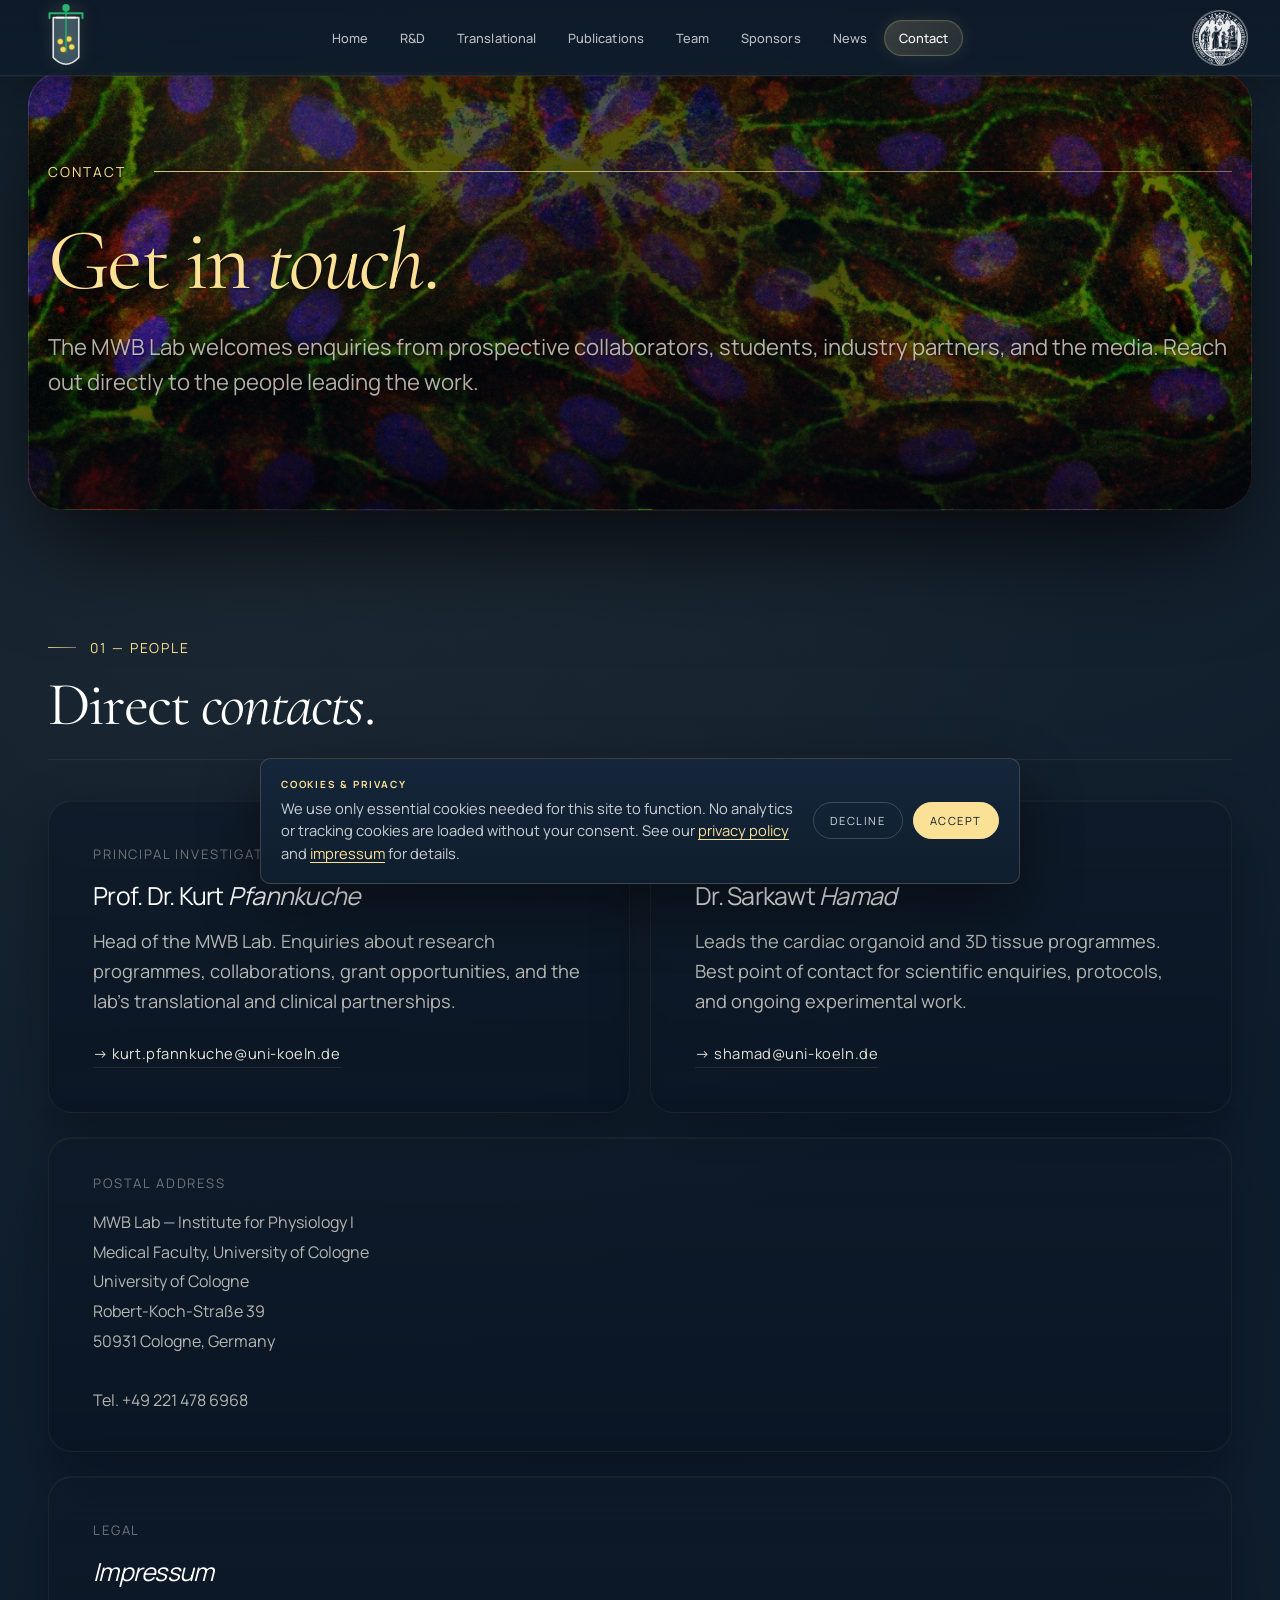
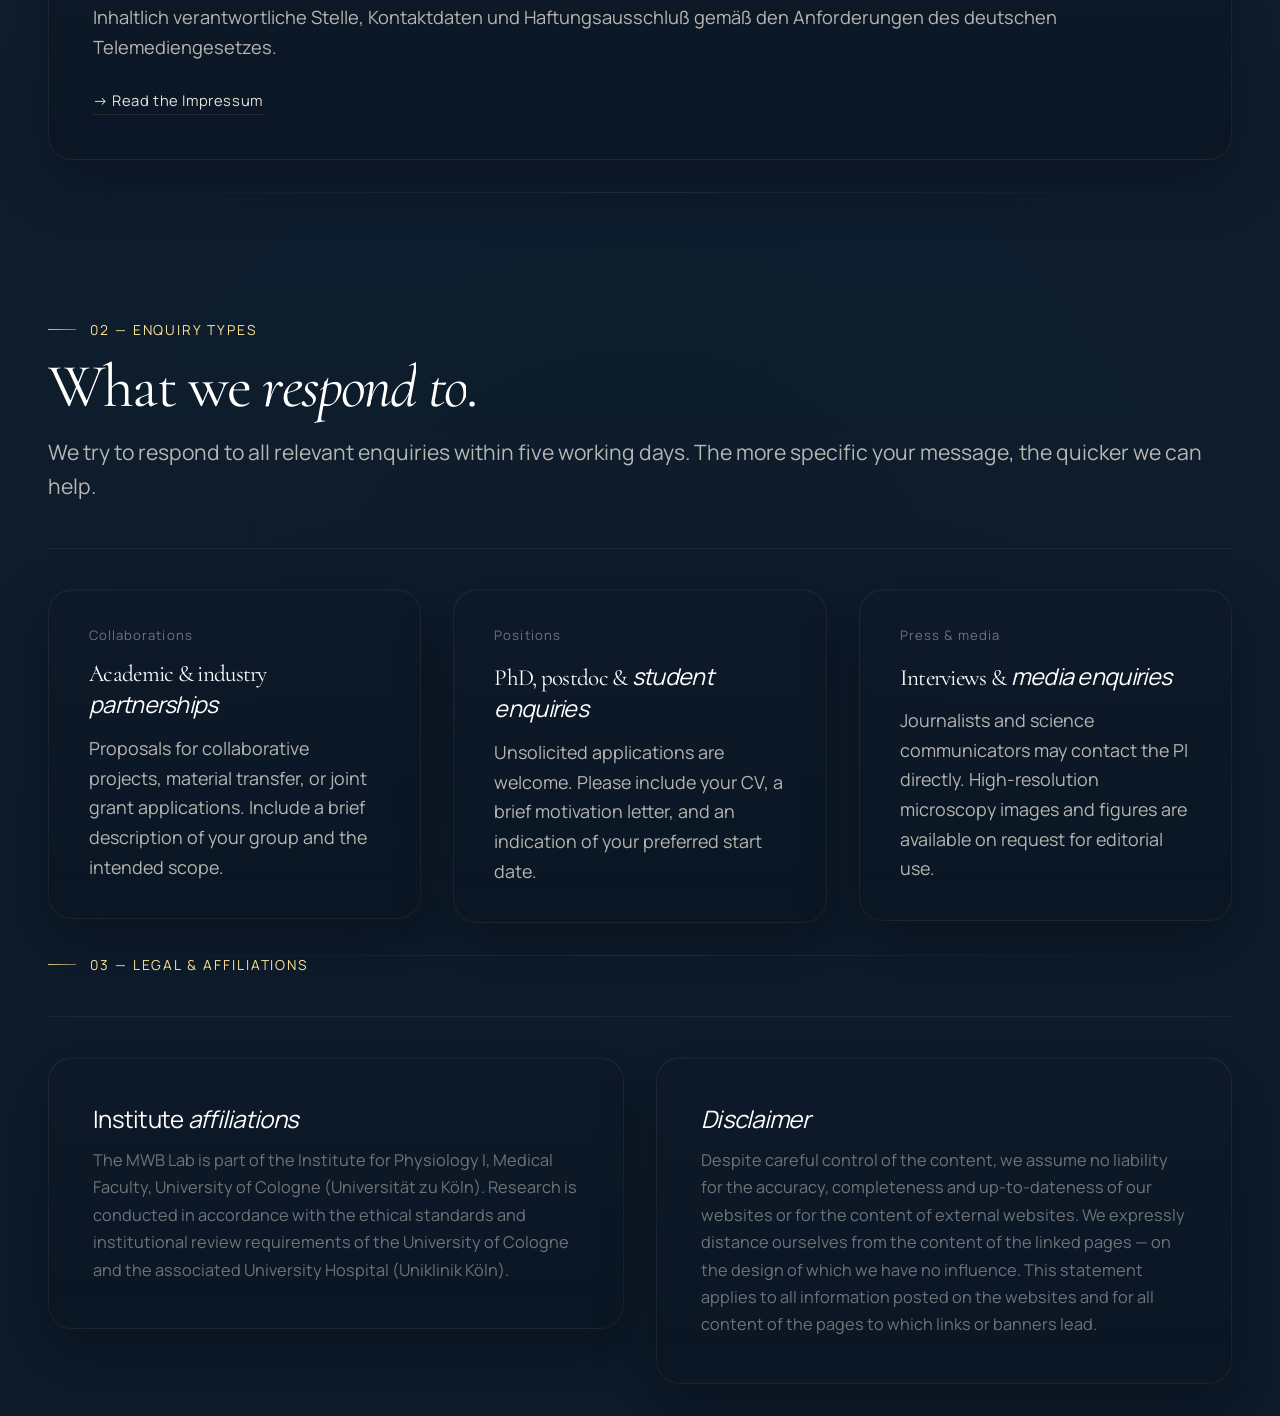
==== commit 28218460: "Fix BMFTR acronym and relocate Contact affiliations box Sponsors: correct "BMFRT" to "BMFTR". Contac" ====
--- a/contact.html
+++ b/contact.html
@@ -80,7 +80,7 @@
 
 .split-contact{
   display:grid;
-  grid-template-columns:1fr 1fr;
+  grid-template-columns:repeat(3, minmax(0,1fr));
   gap:32px;
   align-items:start;
 }
@@ -89,11 +89,24 @@
 .split-contact .card p{font-size:1.12rem; line-height:1.65; color:var(--ink-2); margin:0}
 .split-contact .card .mono{font-size:.82rem!important; margin-bottom:16px!important}
 
+/* bottom legal / affiliations pair */
+.legal-grid{
+  display:grid;
+  grid-template-columns:1fr 1fr;
+  gap:32px;
+  align-items:start;
+}
+.legal-grid .legal h3{margin:0 0 12px}
+
+@media (max-width:1100px){
+  .split-contact{grid-template-columns:1fr 1fr}
+}
 @media (max-width:900px){
   .contact-grid{grid-template-columns:1fr}
   .contact-card, .addr-block, .legal{padding:30px}
   .split-contact{grid-template-columns:1fr; gap:24px}
   .split-contact .card{padding:28px 30px}
+  .legal-grid{grid-template-columns:1fr; gap:24px}
 }
 
 /* ===== Privacy ed-item in contact ===== */
@@ -460,36 +473,22 @@
   </div>
 
   <div class="split-contact">
-    <div>
-      <div class="card rv" style="margin-bottom:16px">
-        <div class="mono">Collaborations</div>
-        <h3>Academic &amp; industry <em>partnerships</em></h3>
-        <p>Proposals for collaborative projects, material transfer, or joint grant applications. Include a brief description of your group and the intended scope.</p>
-      </div>
-
-      <div class="card rv" style="margin-bottom:16px">
-        <div class="mono">Positions</div>
-        <h3>PhD, postdoc &amp; <em>student enquiries</em></h3>
-        <p>Unsolicited applications are welcome. Please include your CV, a brief motivation letter, and an indication of your preferred start date.</p>
-      </div>
-
-      <div class="card rv">
-        <div class="mono">Press &amp; media</div>
-        <h3>Interviews &amp; <em>media enquiries</em></h3>
-        <p>Journalists and science communicators may contact the PI directly. High-resolution microscopy images and figures are available on request for editorial use.</p>
-      </div>
-    </div>
-
-    <div>
-      <div class="legal rv">
-        <h3>Institute <em>affiliations</em></h3>
-        <p class="small">
-          The MWB Lab is part of the Institute for Physiology I, Medical Faculty, University
-          of Cologne (Universität zu Köln). Research is conducted in accordance with
-          the ethical standards and institutional review requirements of the University of Cologne
-          and the associated University Hospital (Uniklinik Köln).
-        </p>
-      </div>
+    <div class="card rv">
+      <div class="mono">Collaborations</div>
+      <h3>Academic &amp; industry <em>partnerships</em></h3>
+      <p>Proposals for collaborative projects, material transfer, or joint grant applications. Include a brief description of your group and the intended scope.</p>
+    </div>
+
+    <div class="card rv">
+      <div class="mono">Positions</div>
+      <h3>PhD, postdoc &amp; <em>student enquiries</em></h3>
+      <p>Unsolicited applications are welcome. Please include your CV, a brief motivation letter, and an indication of your preferred start date.</p>
+    </div>
+
+    <div class="card rv">
+      <div class="mono">Press &amp; media</div>
+      <h3>Interviews &amp; <em>media enquiries</em></h3>
+      <p>Journalists and science communicators may contact the PI directly. High-resolution microscopy images and figures are available on request for editorial use.</p>
     </div>
   </div>
 </section>
@@ -497,18 +496,30 @@
 <!-- ========== DISCLAIMER ========== -->
 <section class="sec" style="padding-top:0">
   <div class="sec-head">
-    <div class="eyebrow rv">03 &mdash; Disclaimer</div>
+    <div class="eyebrow rv">03 &mdash; Legal &amp; affiliations</div>
     <div></div>
   </div>
-  <div class="legal rv" style="max-width:82ch">
-    <p class="small">
-      Despite careful control of the content, we assume no liability for the accuracy,
-      completeness and up-to-dateness of our websites or for the content of external
-      websites. We expressly distance ourselves from the content of the linked pages
-      &mdash; on the design of which we have no influence. This statement applies to all
-      information posted on the websites and for all content of the pages to which links
-      or banners lead.
-    </p>
+  <div class="legal-grid">
+    <div class="legal rv">
+      <h3>Institute <em>affiliations</em></h3>
+      <p class="small">
+        The MWB Lab is part of the Institute for Physiology I, Medical Faculty, University
+        of Cologne (Universität zu Köln). Research is conducted in accordance with
+        the ethical standards and institutional review requirements of the University of Cologne
+        and the associated University Hospital (Uniklinik Köln).
+      </p>
+    </div>
+    <div class="legal rv">
+      <h3><em>Disclaimer</em></h3>
+      <p class="small">
+        Despite careful control of the content, we assume no liability for the accuracy,
+        completeness and up-to-dateness of our websites or for the content of external
+        websites. We expressly distance ourselves from the content of the linked pages
+        &mdash; on the design of which we have no influence. This statement applies to all
+        information posted on the websites and for all content of the pages to which links
+        or banners lead.
+      </p>
+    </div>
   </div>
 </section>
 
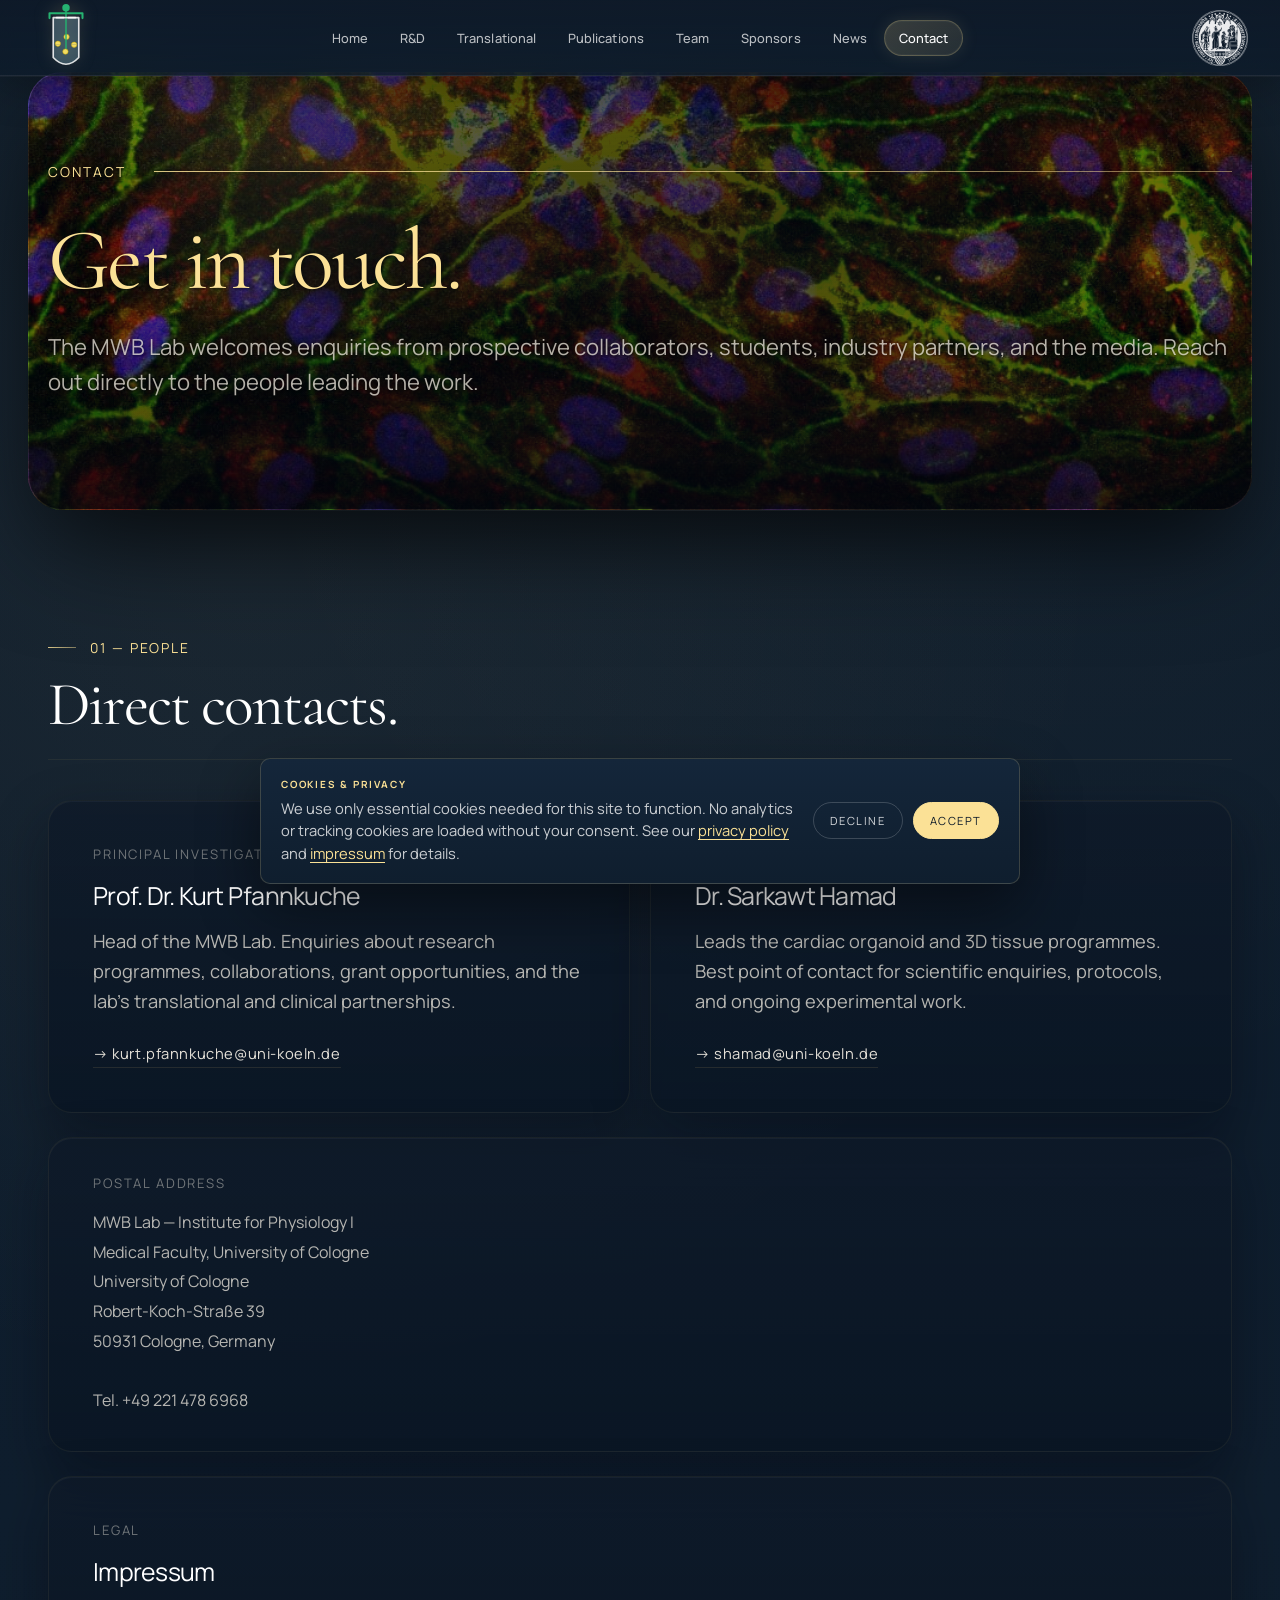
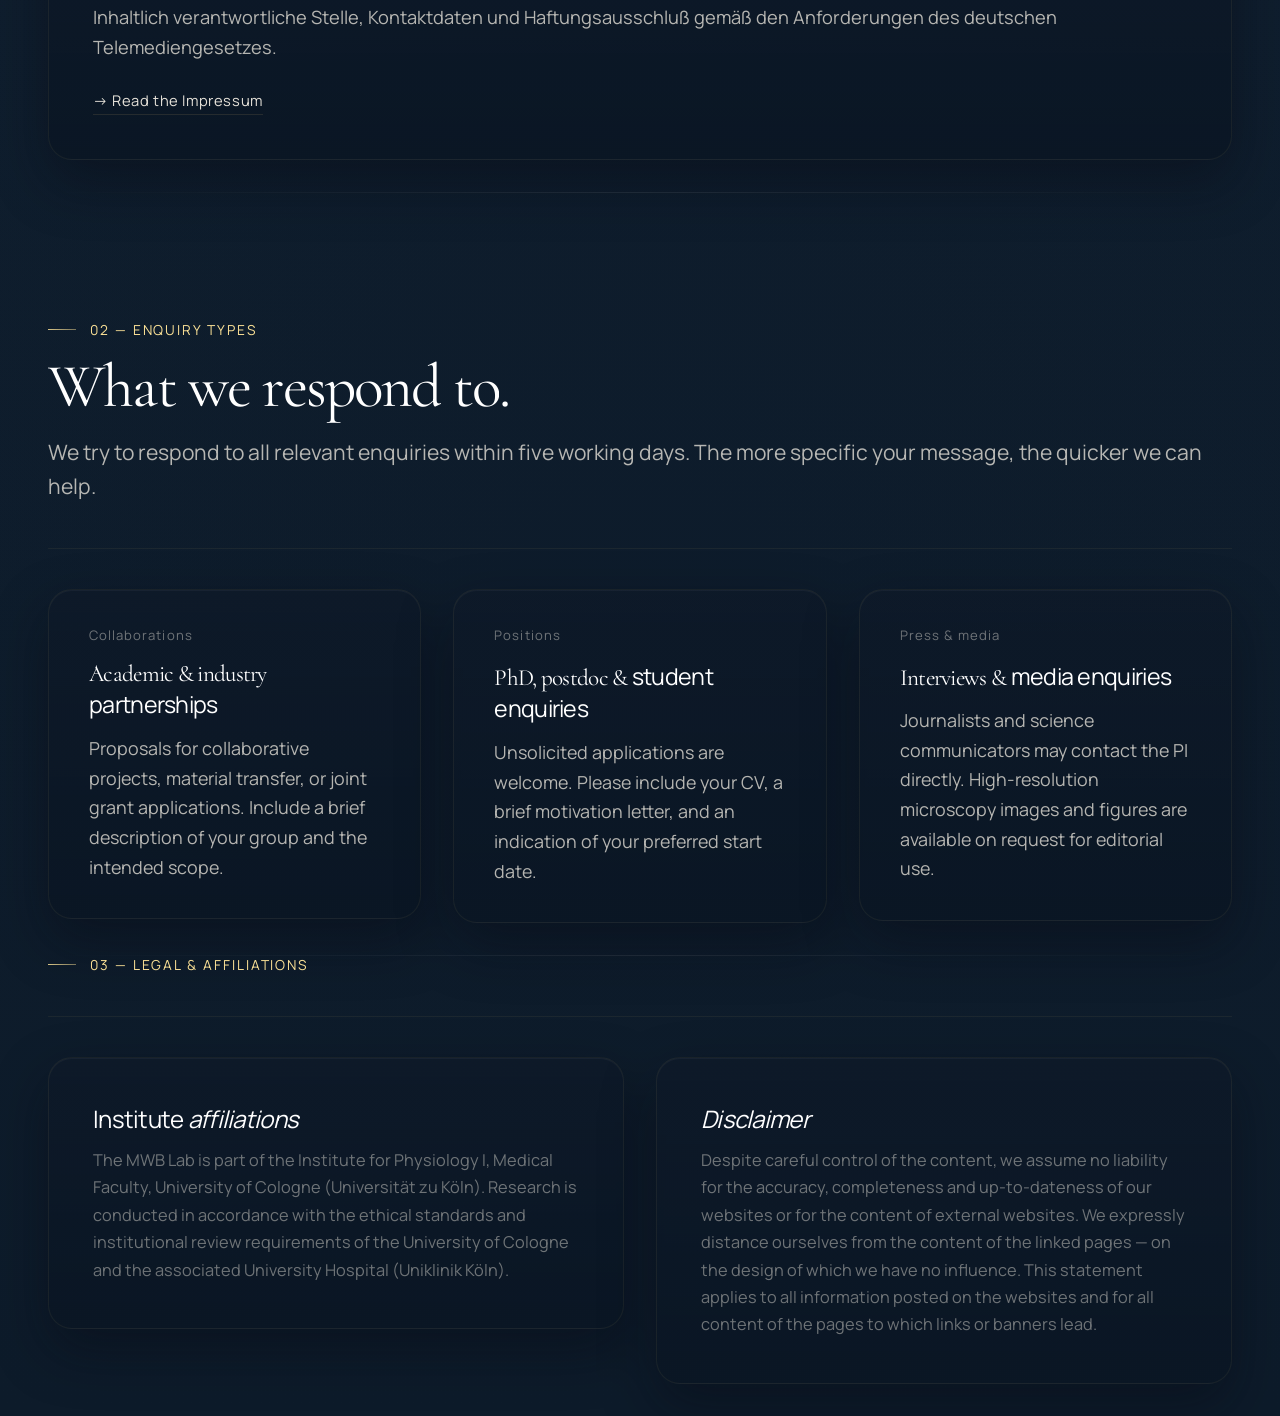
==== commit 75591353: "Make heading emphasis upright (drop italic serif) Render display/card heading <em> emphasis as uprig" ====
--- a/contact.html
+++ b/contact.html
@@ -359,7 +359,7 @@
   .news-body{font-size:1rem; line-height:1.65}
 }
 </style>
-<link rel="stylesheet" href="site_v4blend.css?v=22">
+<link rel="stylesheet" href="site_v4blend.css?v=23">
   <link rel="icon" type="image/x-icon" href="favicon.ico">
   <link rel="icon" type="image/svg+xml" href="favicon.svg">
   <link rel="apple-touch-icon" sizes="192x192" href="favicon-192.png">
--- a/site_v4blend.css
+++ b/site_v4blend.css
@@ -1747,3 +1747,17 @@
 body .card h3:not(#_){
   font-family:var(--serif,"Cormorant Garamond",Georgia,serif)!important;
 }
+
+/* ============================================================
+   Headings: upright serif (no italic emphasis) so headings read
+   as a single serif style rather than serif + serif-italic.
+   Body-text emphasis (e.g. journal names) keeps its italic.
+   ============================================================ */
+h1.display em, h2.display em, h3.display em, .display em,
+.hero h1 em, .page-hero h1 em,
+.card h3 em, .fig-card h3 em, #bioName em,
+.split-sec h3 em, .split-prose h3 em,
+.pos-card h3 em, .apply-step h3 em, .atlas-step h3 em,
+h3.subhead em{
+  font-style:normal !important;
+}
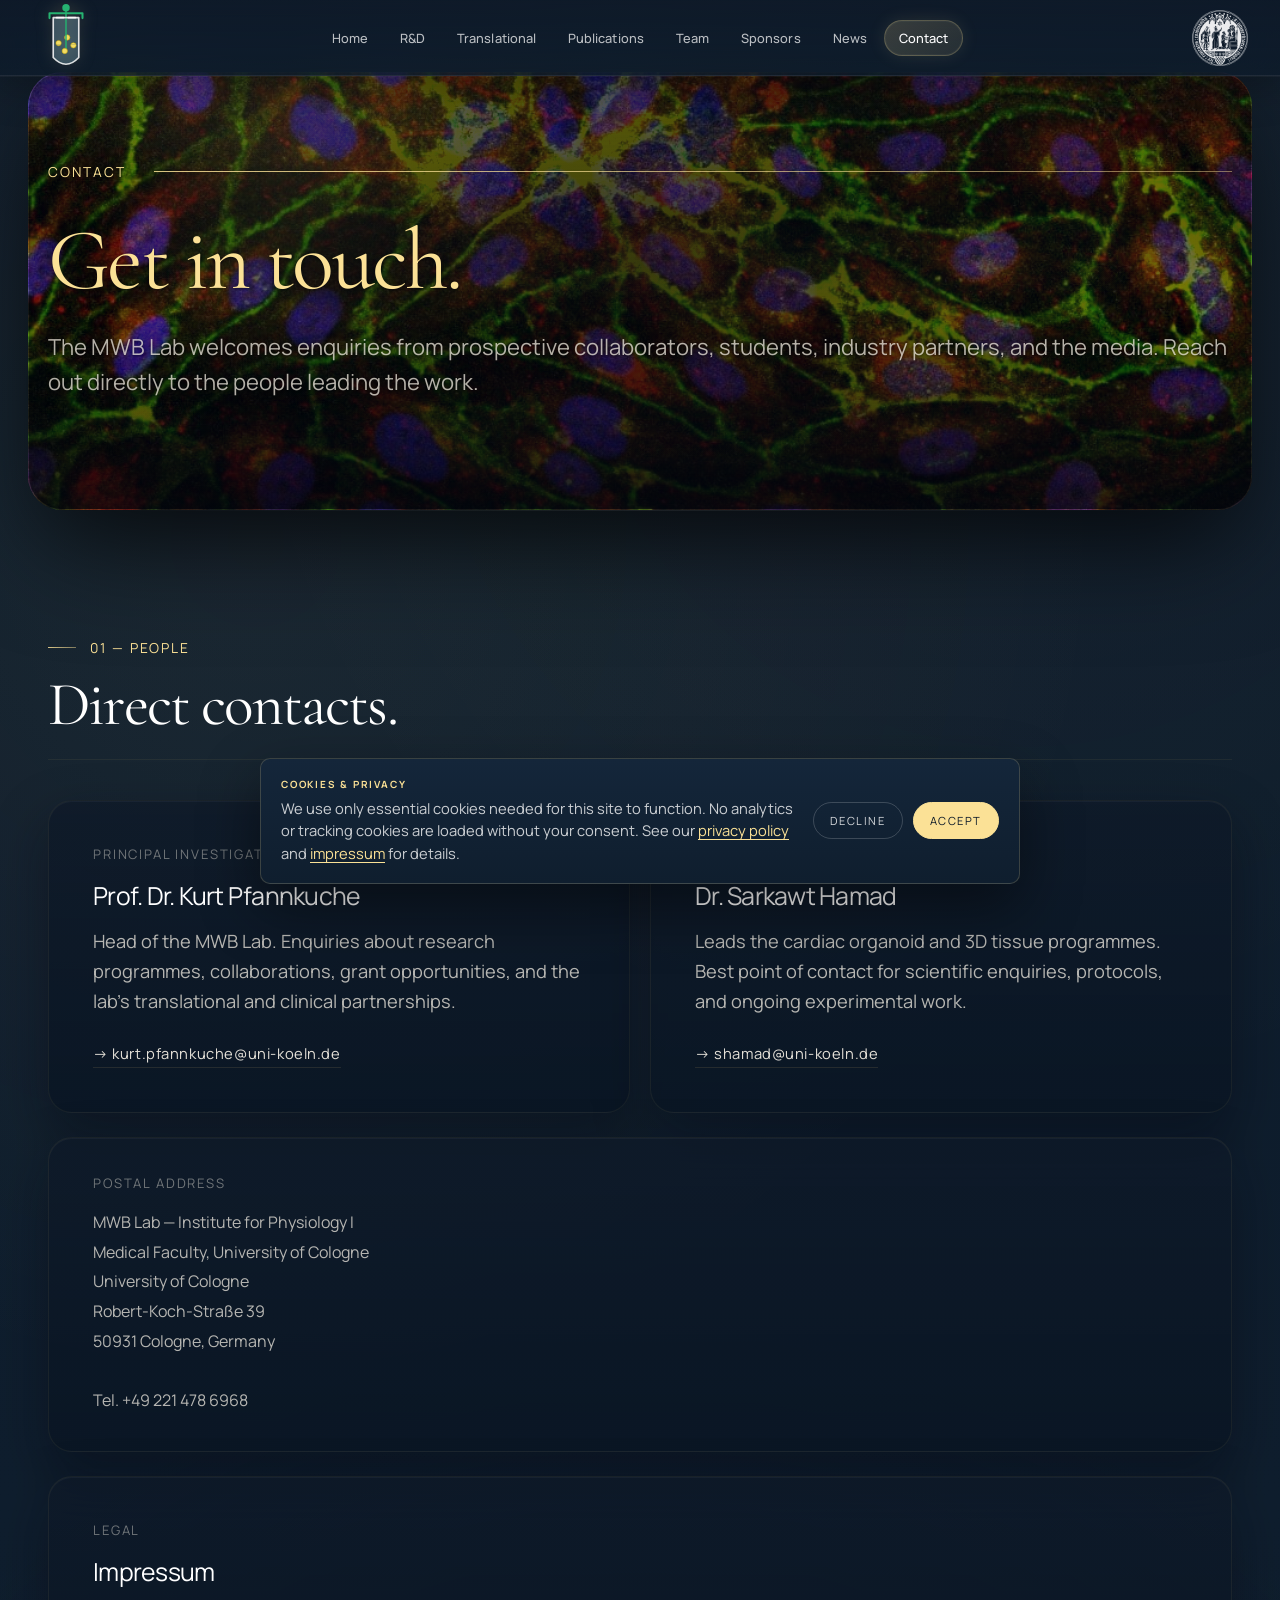
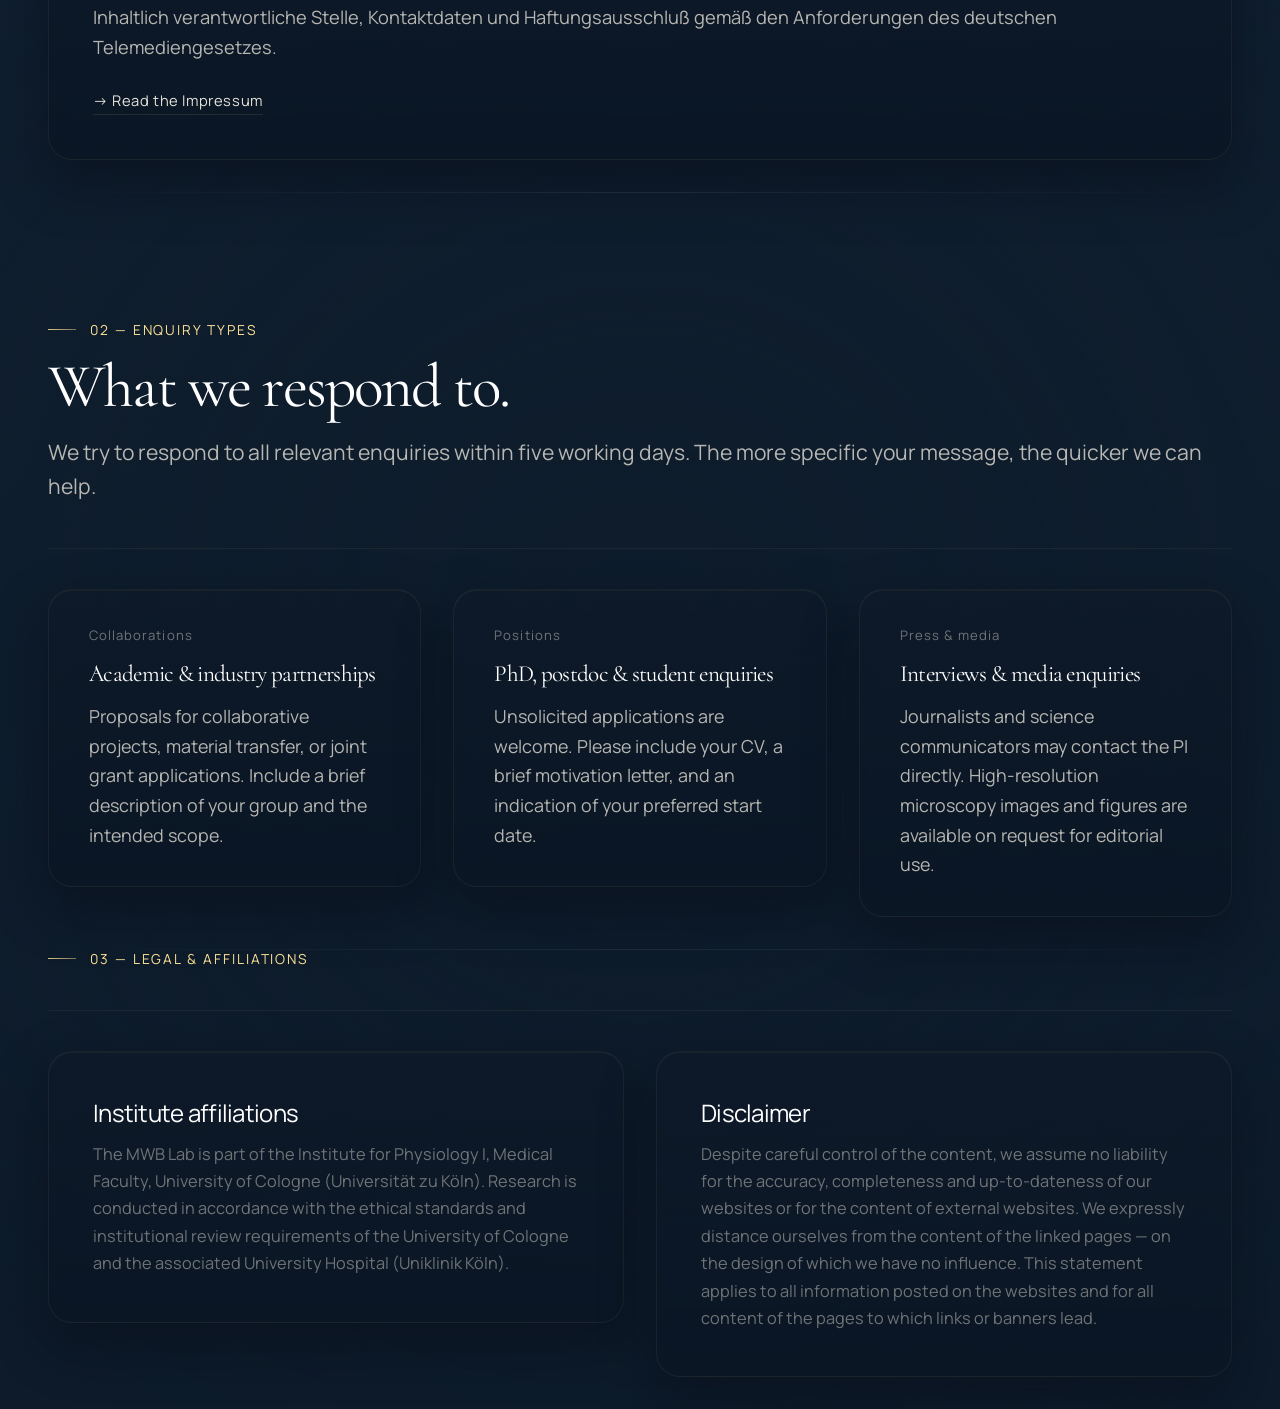
==== commit ed8f55cd: "Force heading emphasis upright and font-consistent on all pages Make any <em> inside a heading inher" ====
--- a/contact.html
+++ b/contact.html
@@ -359,7 +359,7 @@
   .news-body{font-size:1rem; line-height:1.65}
 }
 </style>
-<link rel="stylesheet" href="site_v4blend.css?v=23">
+<link rel="stylesheet" href="site_v4blend.css?v=25">
   <link rel="icon" type="image/x-icon" href="favicon.ico">
   <link rel="icon" type="image/svg+xml" href="favicon.svg">
   <link rel="apple-touch-icon" sizes="192x192" href="favicon-192.png">
--- a/site_v4blend.css
+++ b/site_v4blend.css
@@ -1749,15 +1749,14 @@
 }
 
 /* ============================================================
-   Headings: upright serif (no italic emphasis) so headings read
-   as a single serif style rather than serif + serif-italic.
-   Body-text emphasis (e.g. journal names) keeps its italic.
+   Heading emphasis: an <em> inside any heading takes that heading's
+   own font and is never italic, so a heading never mixes serif + sans
+   or shows a stray italic word. Body-text emphasis (e.g. journal names
+   in .meta-line, which are not headings) keeps its italic.
    ============================================================ */
-h1.display em, h2.display em, h3.display em, .display em,
-.hero h1 em, .page-hero h1 em,
-.card h3 em, .fig-card h3 em, #bioName em,
-.split-sec h3 em, .split-prose h3 em,
-.pos-card h3 em, .apply-step h3 em, .atlas-step h3 em,
-h3.subhead em{
+h1 em:not(#_), h2 em:not(#_), h3 em:not(#_),
+h4 em:not(#_), h5 em:not(#_), h6 em:not(#_),
+.display em:not(#_), #bioName em{
+  font-family:inherit !important;
   font-style:normal !important;
 }
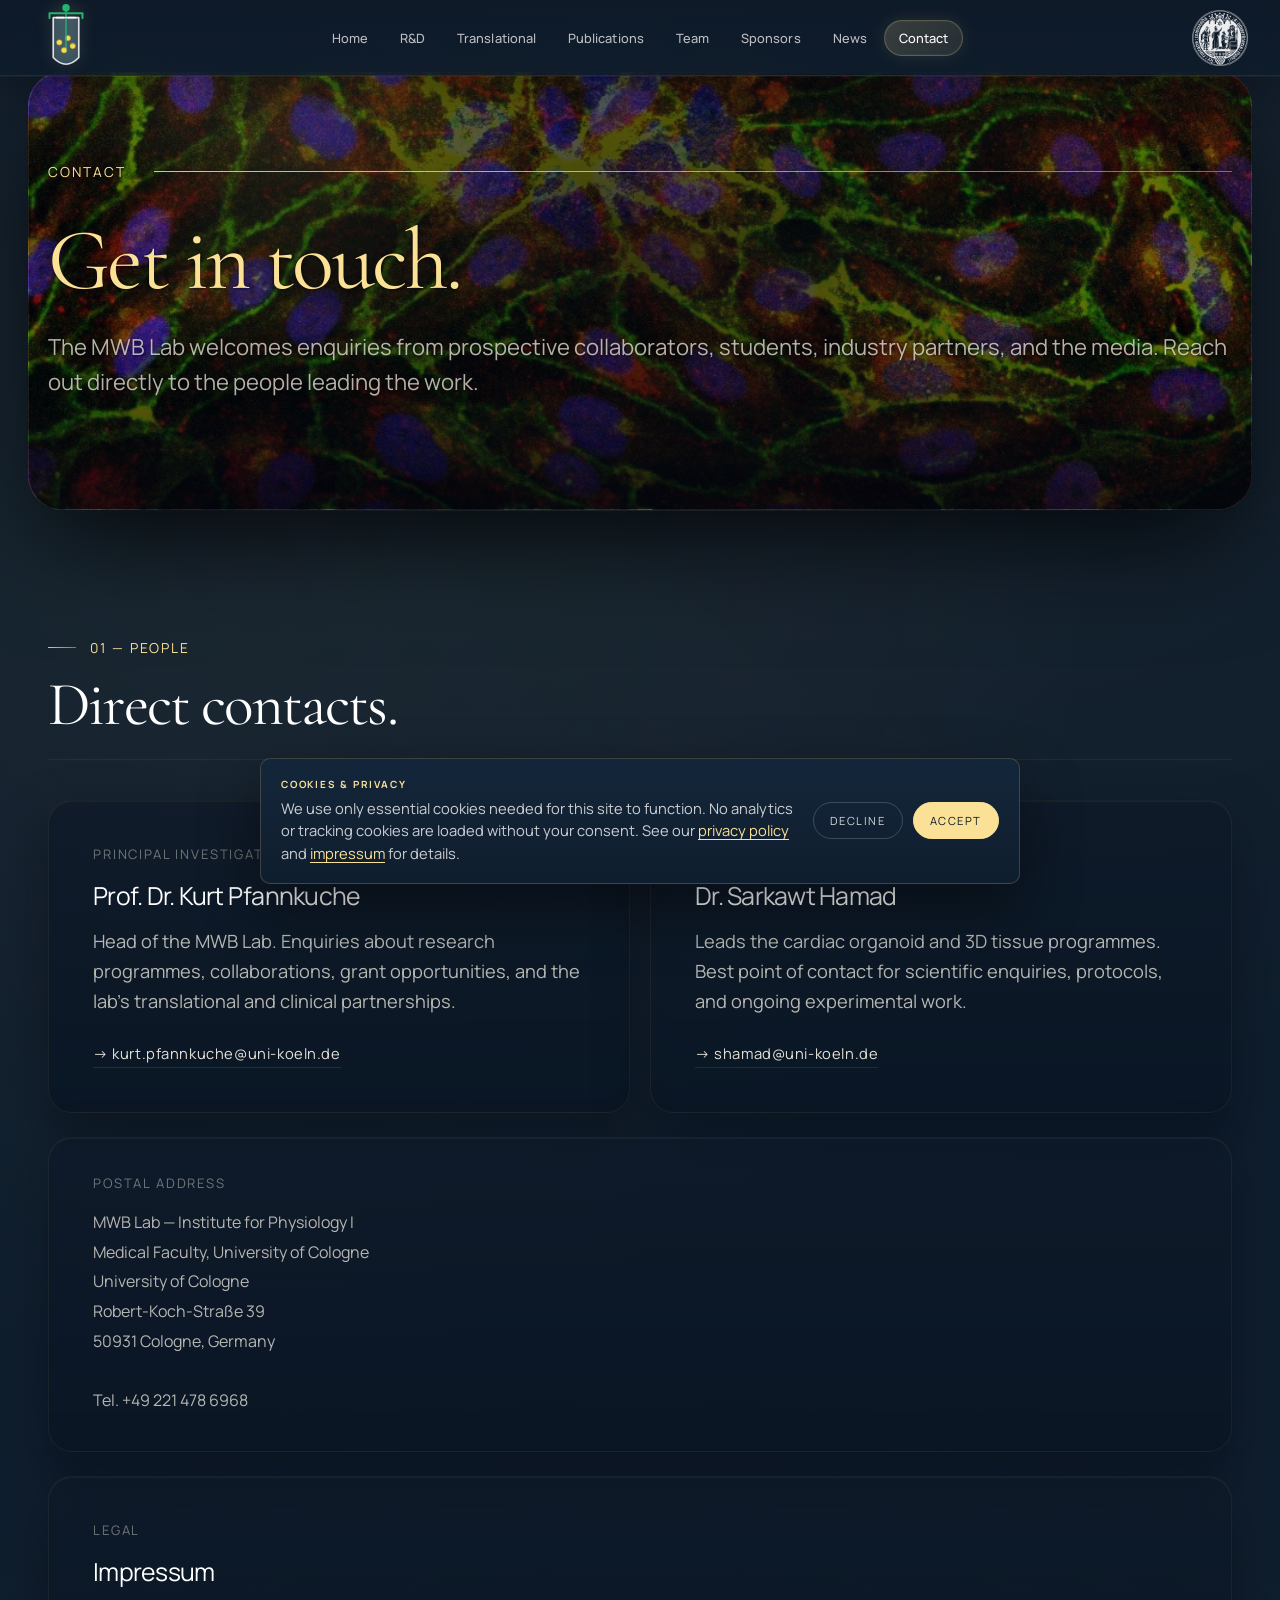
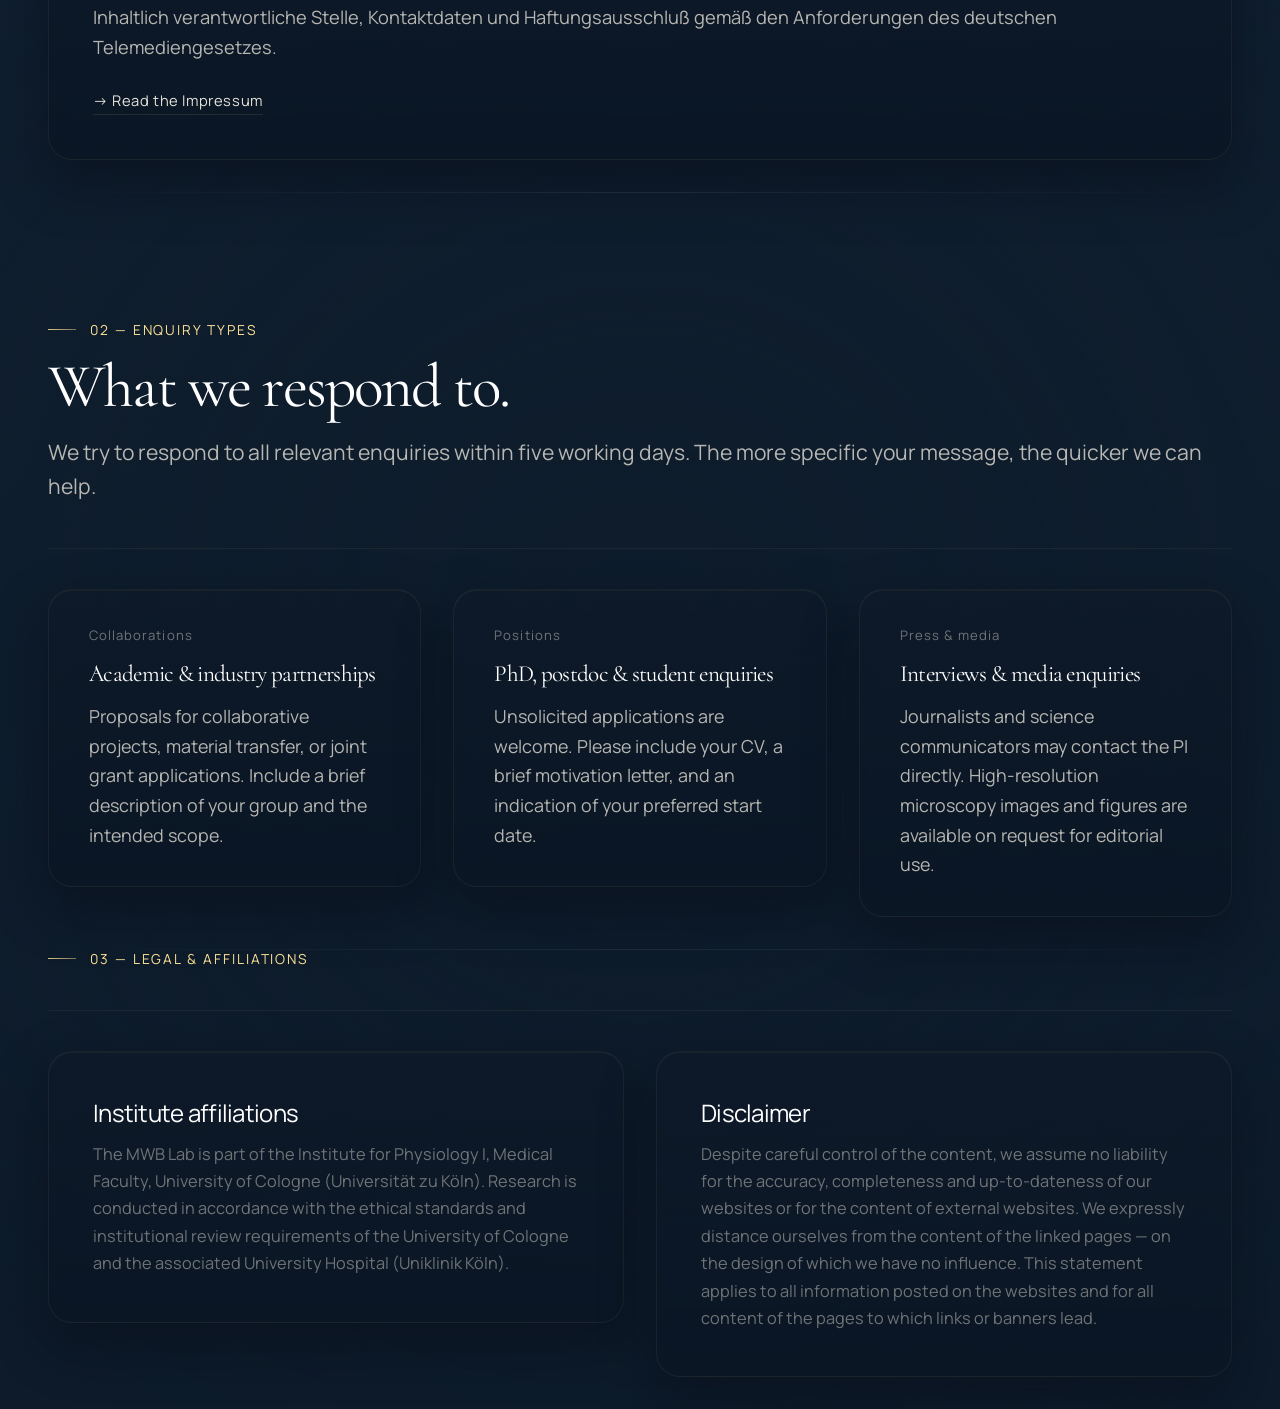
==== commit e7d93966: "Center page-hero eyebrow on mobile Drop the leading dash from the centred page-hero eyebrow on mobil" ====
--- a/contact.html
+++ b/contact.html
@@ -359,7 +359,7 @@
   .news-body{font-size:1rem; line-height:1.65}
 }
 </style>
-<link rel="stylesheet" href="site_v4blend.css?v=25">
+<link rel="stylesheet" href="site_v4blend.css?v=26">
   <link rel="icon" type="image/x-icon" href="favicon.ico">
   <link rel="icon" type="image/svg+xml" href="favicon.svg">
   <link rel="apple-touch-icon" sizes="192x192" href="favicon-192.png">
--- a/site_v4blend.css
+++ b/site_v4blend.css
@@ -1760,3 +1760,14 @@
   font-family:inherit !important;
   font-style:normal !important;
 }
+
+/* ============================================================
+   Mobile page-hero eyebrow centering: drop the leading dash so the
+   label itself is centred, not "dash + label" (which pushed the text
+   right of centre). Applies to every subpage hero.
+   ============================================================ */
+@media (max-width:900px){
+  .page-hero{text-align:center;}
+  .page-hero .eyebrow{justify-content:center;}
+  .page-hero .eyebrow::before{display:none !important;}
+}
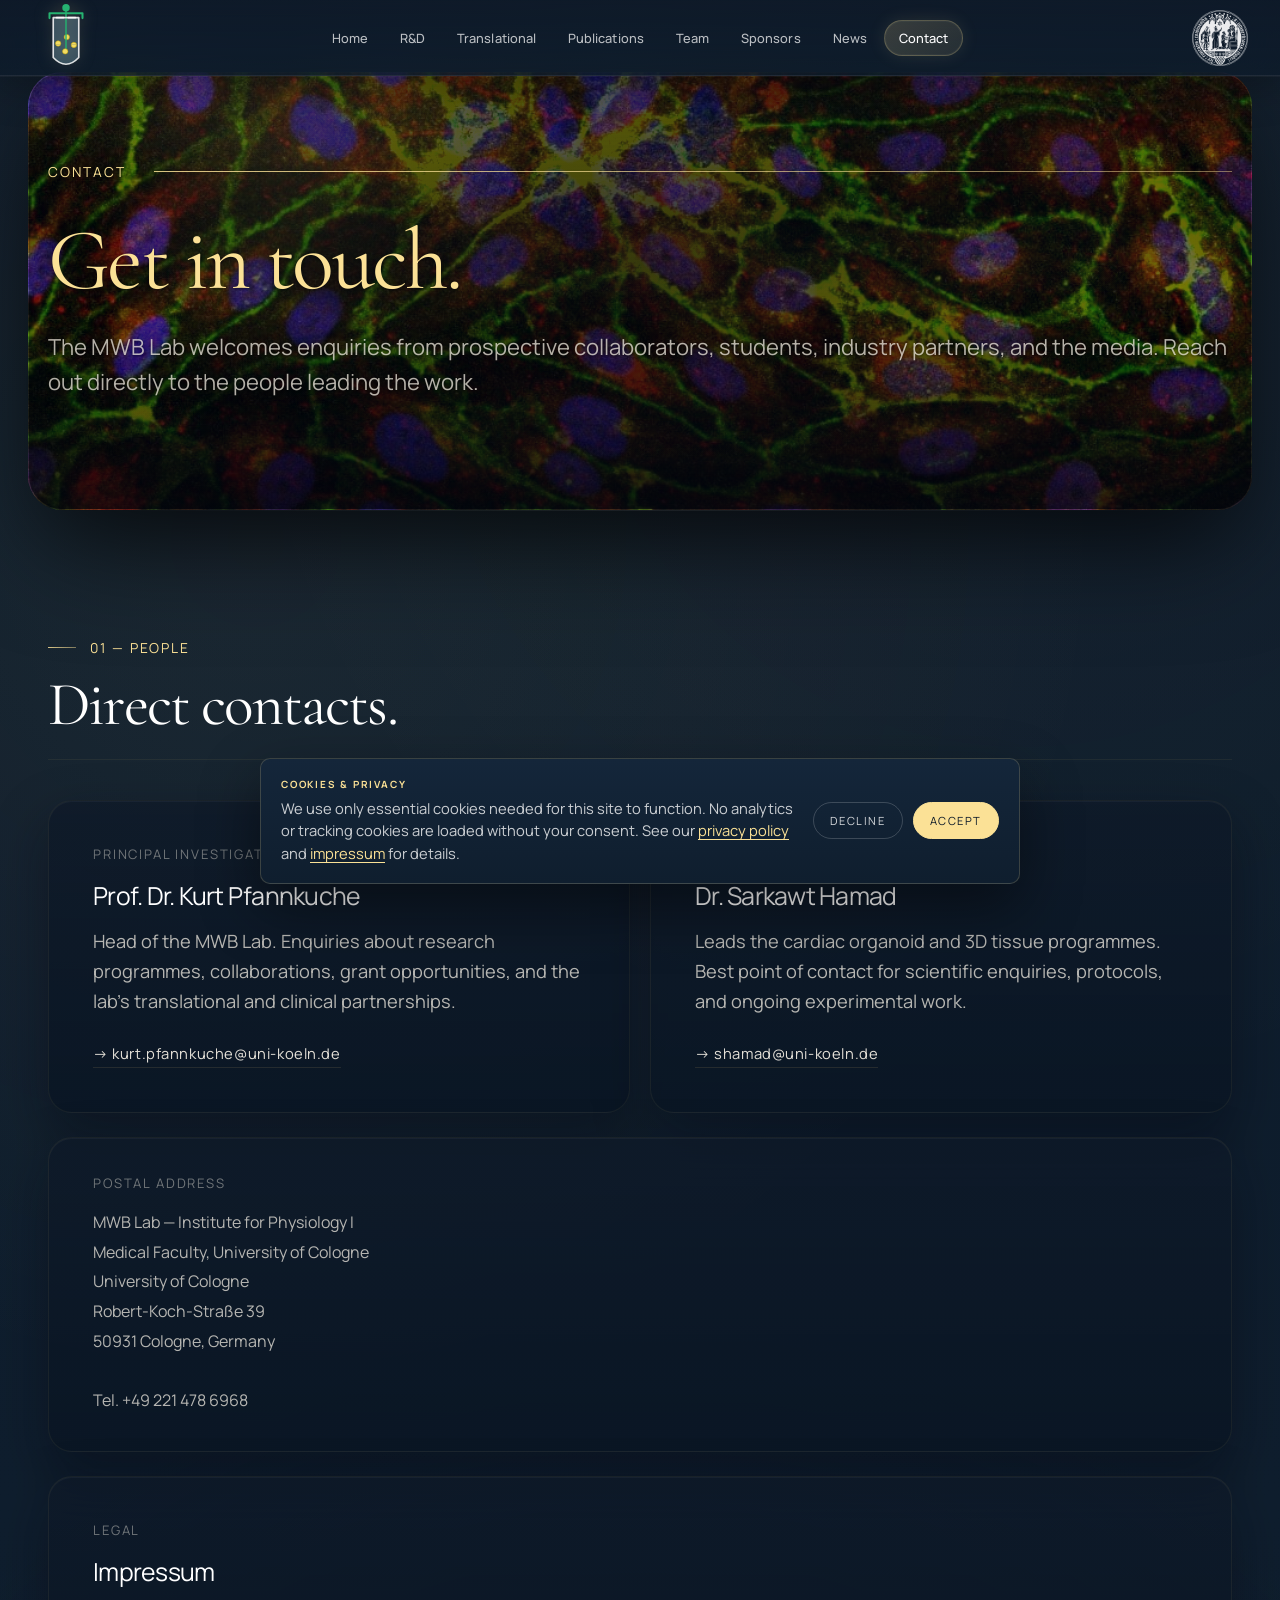
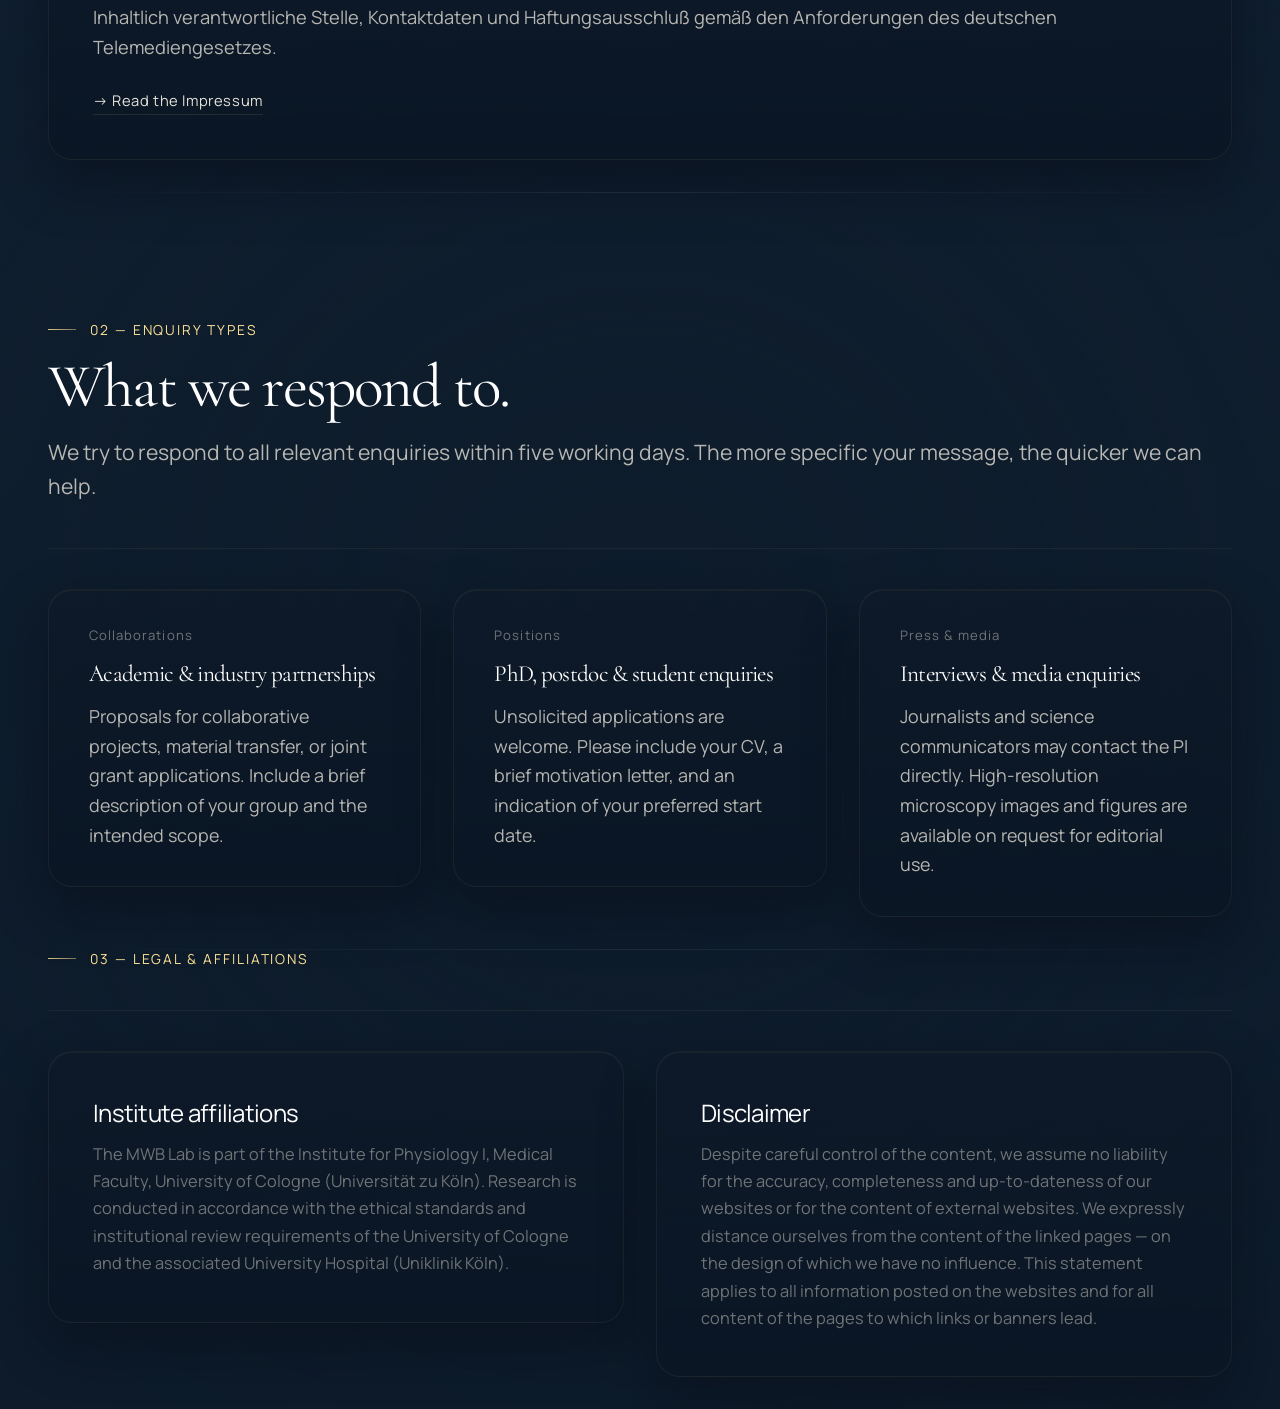
==== commit edcb6661: "Fix R&D heading overflow on mobile Long split-section headings (e.g. "Microfluidic encapsulation") w" ====
--- a/contact.html
+++ b/contact.html
@@ -359,7 +359,7 @@
   .news-body{font-size:1rem; line-height:1.65}
 }
 </style>
-<link rel="stylesheet" href="site_v4blend.css?v=26">
+<link rel="stylesheet" href="site_v4blend.css?v=27">
   <link rel="icon" type="image/x-icon" href="favicon.ico">
   <link rel="icon" type="image/svg+xml" href="favicon.svg">
   <link rel="apple-touch-icon" sizes="192x192" href="favicon-192.png">
--- a/site_v4blend.css
+++ b/site_v4blend.css
@@ -1771,3 +1771,17 @@
   .page-hero .eyebrow{justify-content:center;}
   .page-hero .eyebrow::before{display:none !important;}
 }
+
+/* ============================================================
+   Mobile: never force split-section headings onto one line — the
+   nowrap made long titles (e.g. "Microfluidic encapsulation")
+   overflow the viewport and get clipped. Let them wrap/break.
+   ============================================================ */
+@media (max-width:900px){
+  .split-sec .split-prose h3:not(#_){
+    white-space:normal !important;
+    overflow-wrap:break-word;
+    word-break:break-word;
+    max-width:100% !important;
+  }
+}
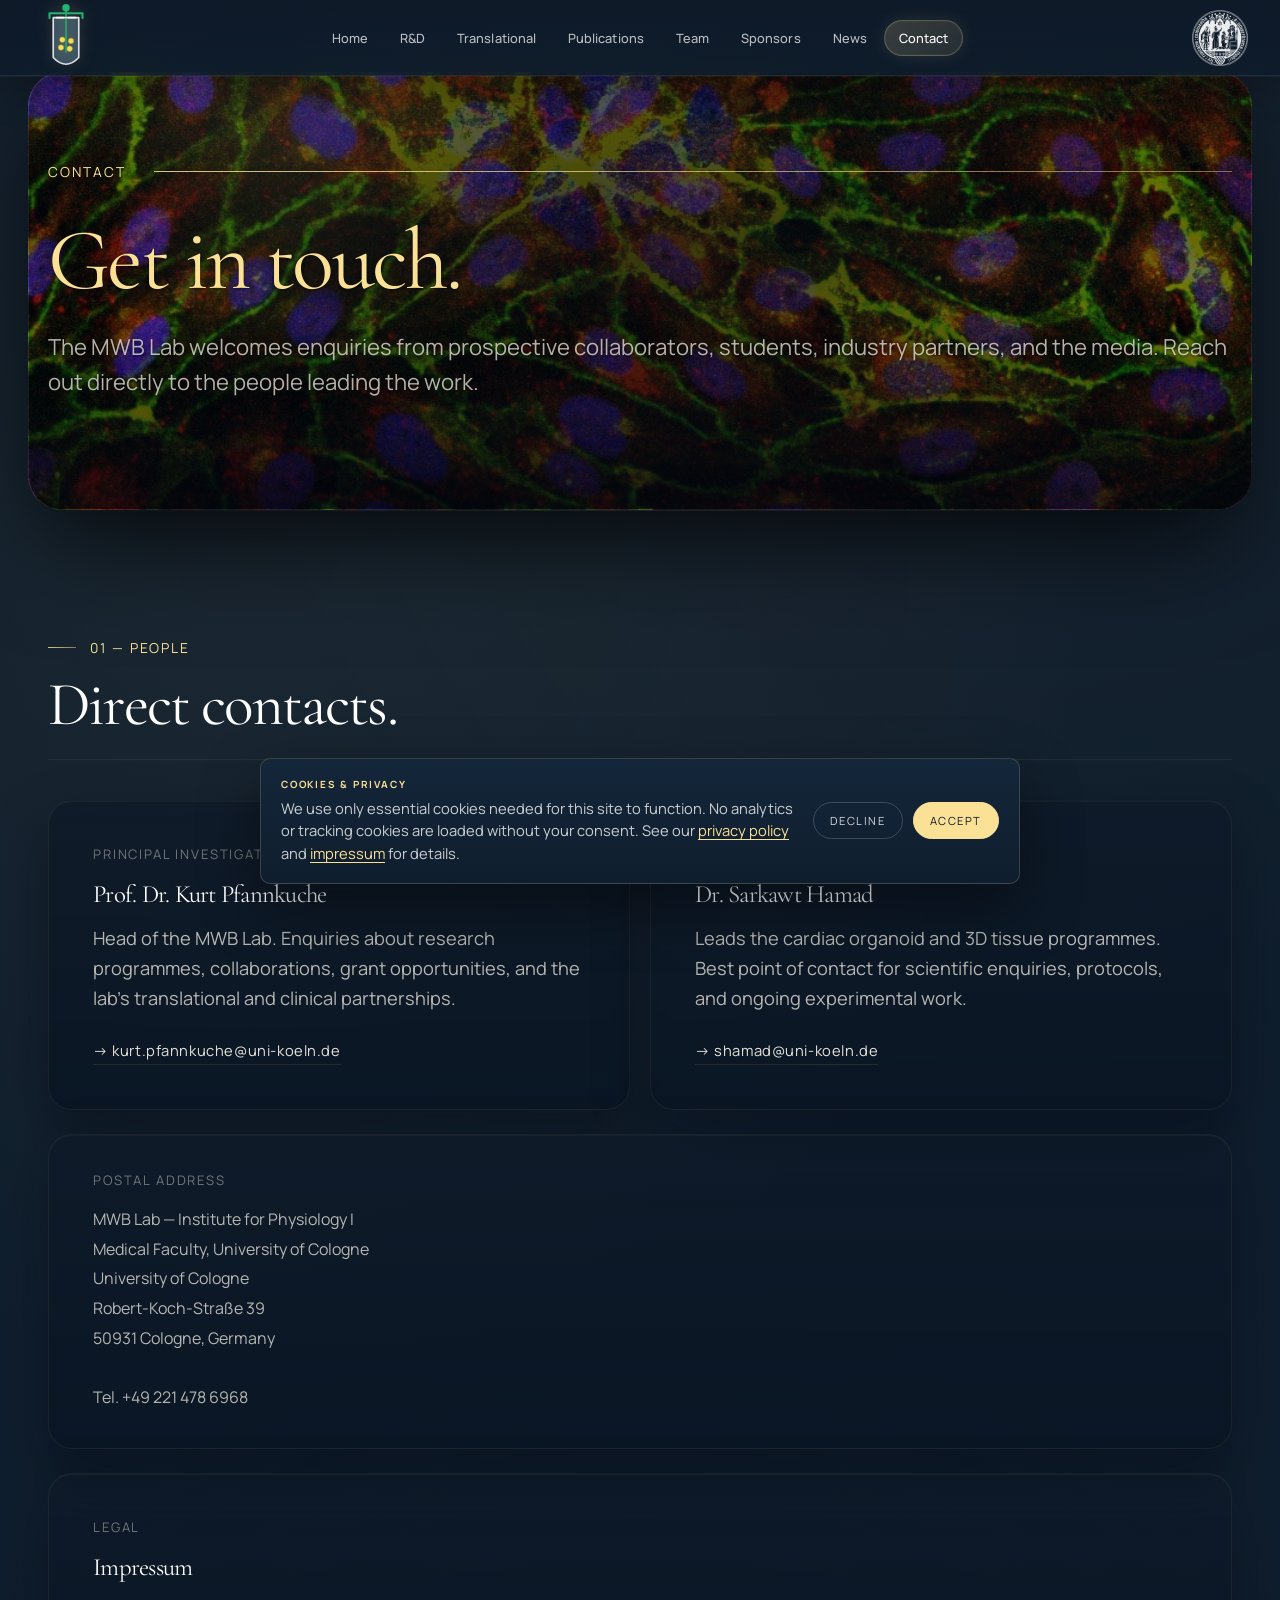
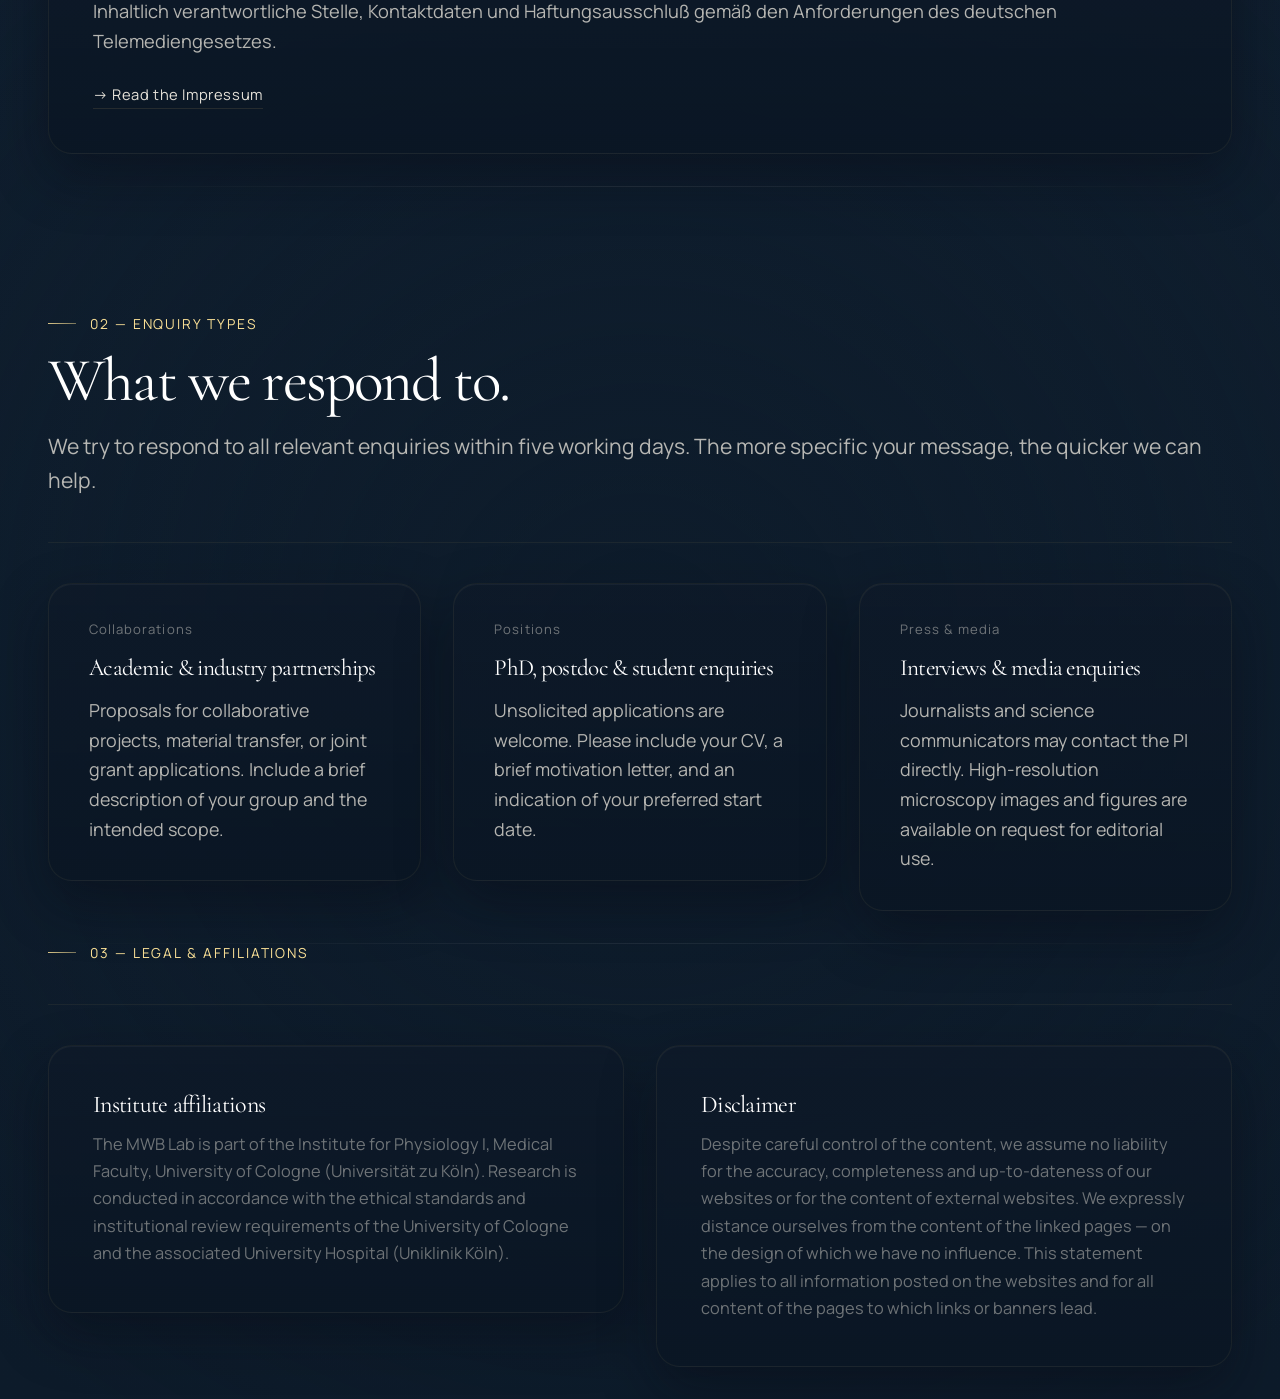
==== commit f265dbbf: "Make all headings serif for a consistent two-font system Some headings (h3.subhead, legal h3) render" ====
--- a/contact.html
+++ b/contact.html
@@ -359,7 +359,7 @@
   .news-body{font-size:1rem; line-height:1.65}
 }
 </style>
-<link rel="stylesheet" href="site_v4blend.css?v=27">
+<link rel="stylesheet" href="site_v4blend.css?v=28">
   <link rel="icon" type="image/x-icon" href="favicon.ico">
   <link rel="icon" type="image/svg+xml" href="favicon.svg">
   <link rel="apple-touch-icon" sizes="192x192" href="favicon-192.png">
--- a/site_v4blend.css
+++ b/site_v4blend.css
@@ -1744,6 +1744,9 @@
 }
 body .display:not(#_),
 body .display *:not(#_),
+body h1:not(#_), body h1 *:not(#_),
+body h2:not(#_), body h2 *:not(#_),
+body h3:not(#_), body h3 *:not(#_),
 body .card h3:not(#_){
   font-family:var(--serif,"Cormorant Garamond",Georgia,serif)!important;
 }
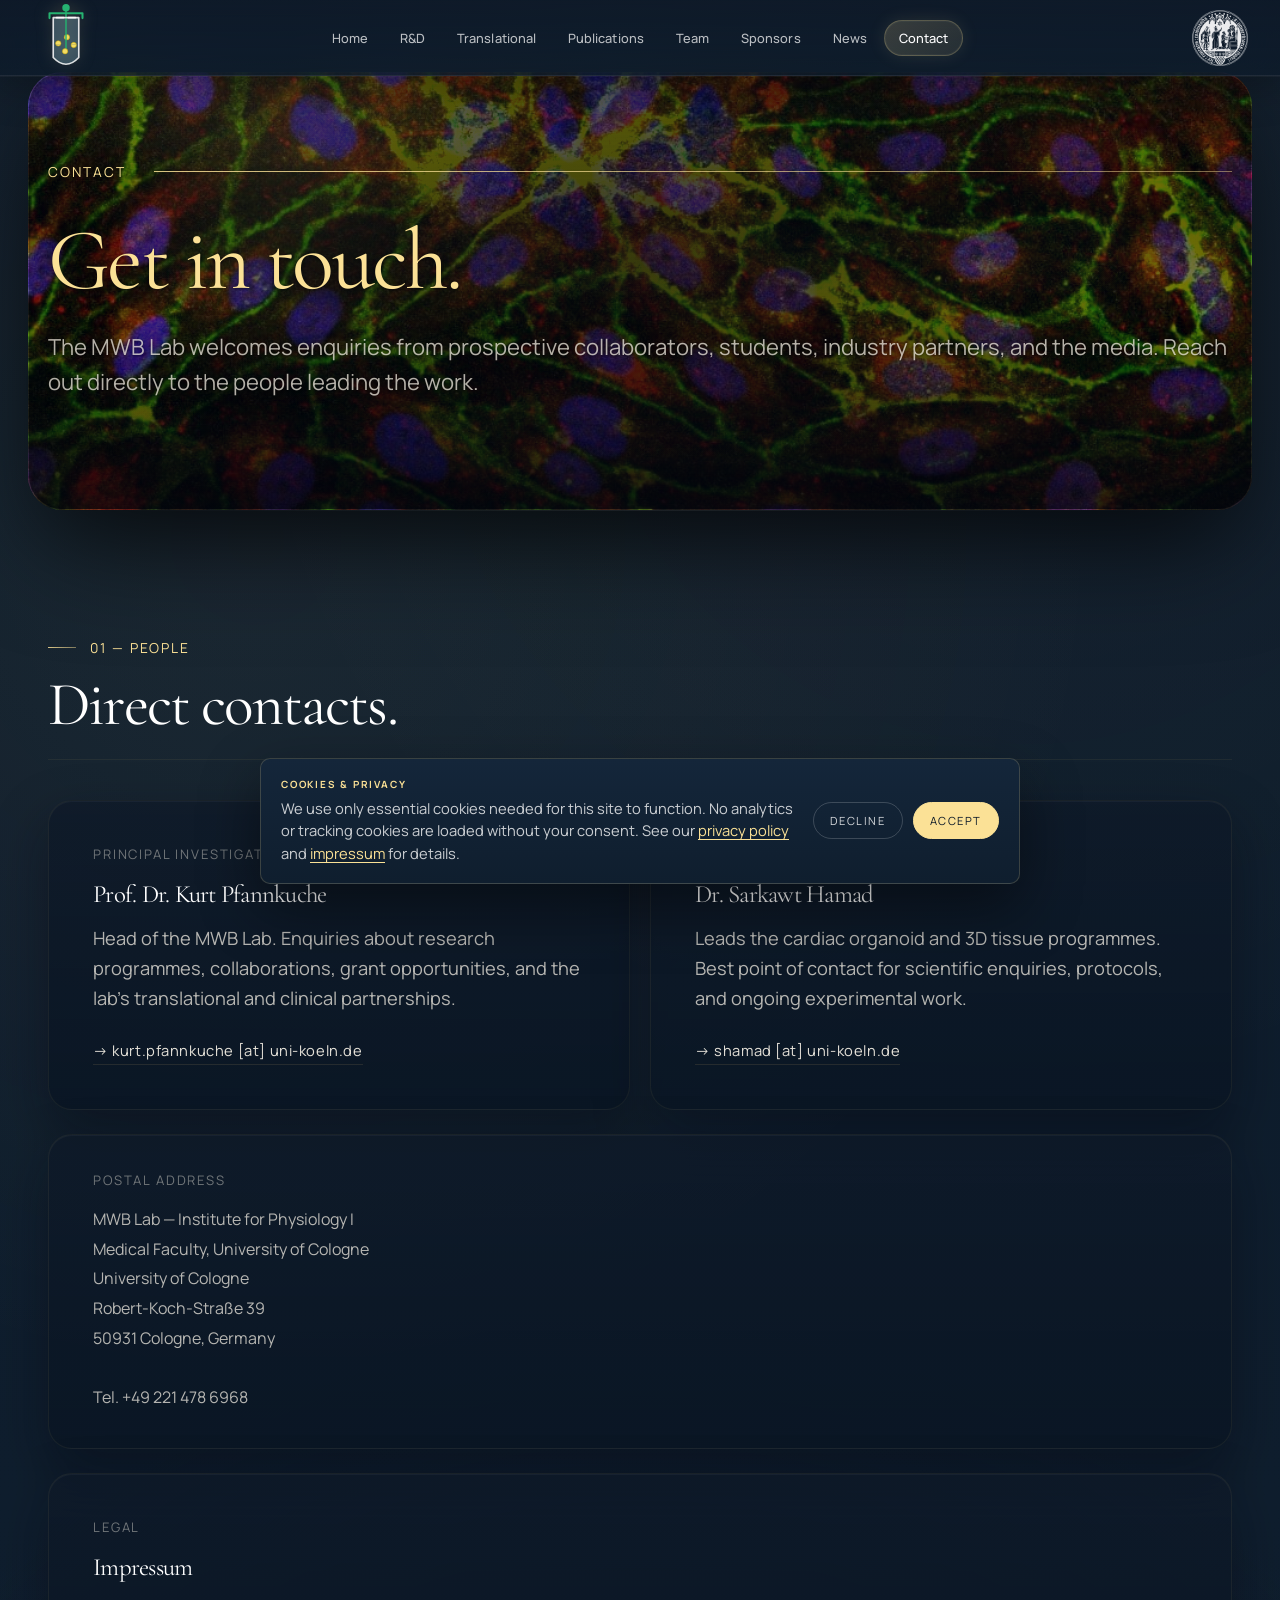
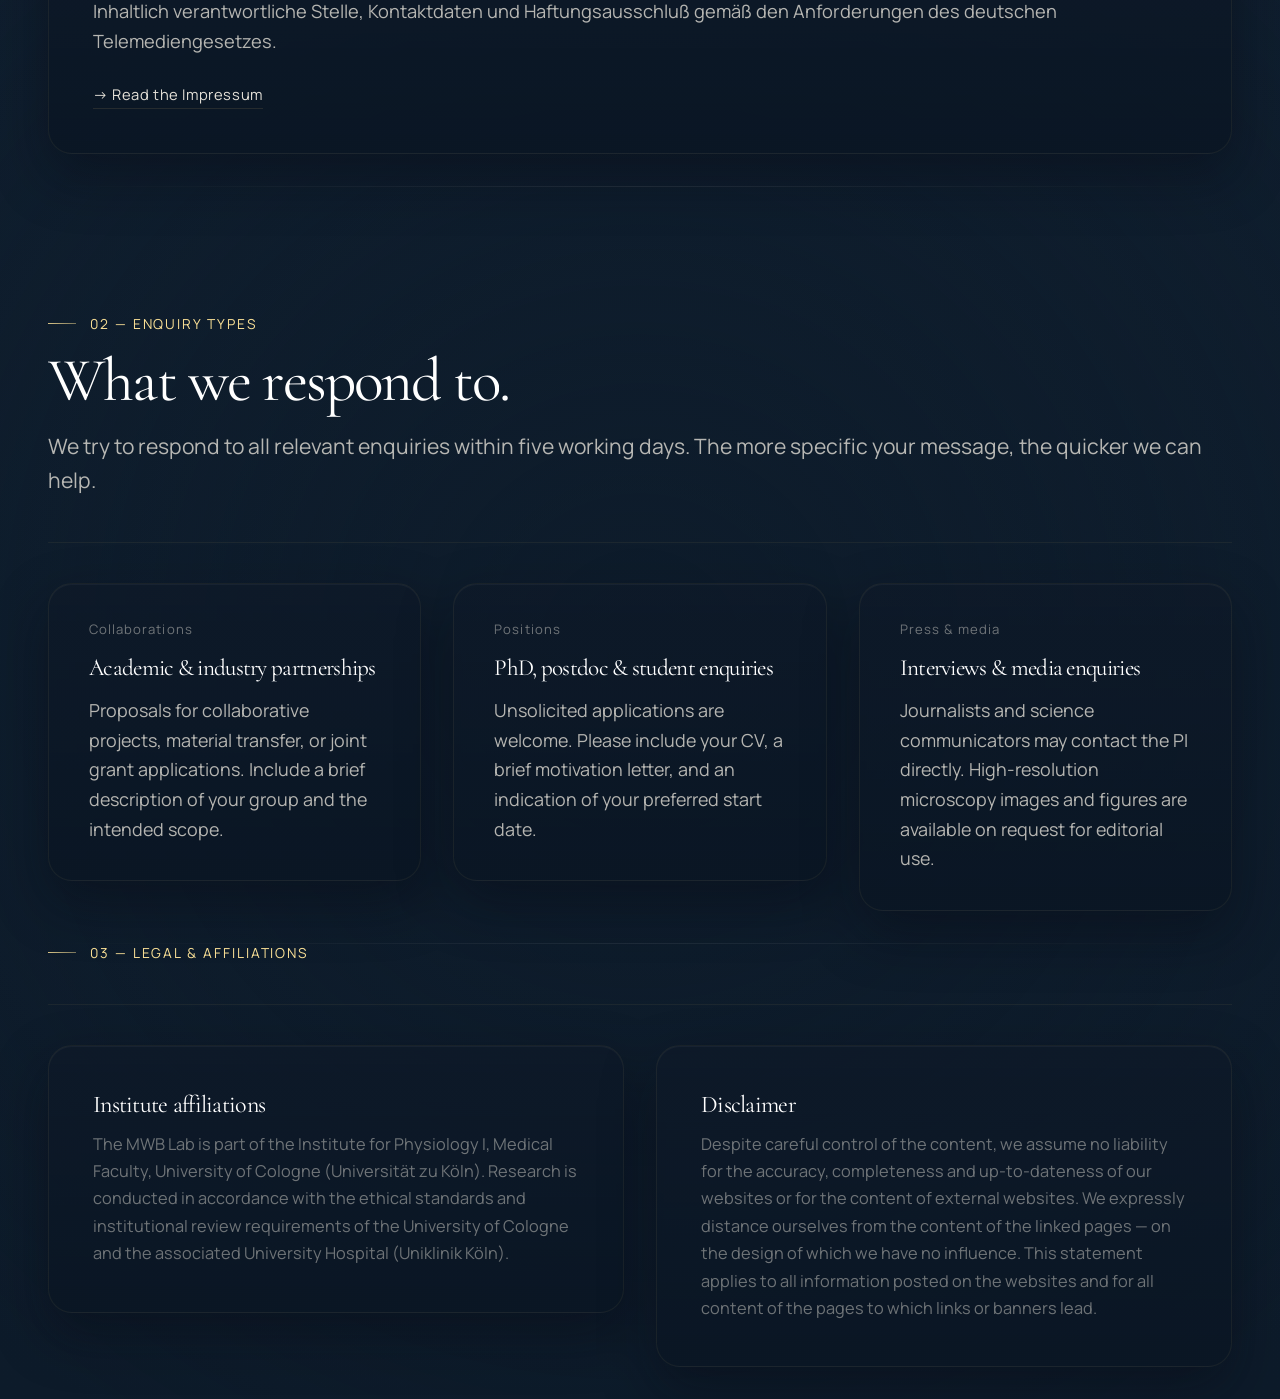
==== commit b08b8d4c: "Obfuscate emails as "[at]" plain text to deter scraping Replace every email (18 across team, contact" ====
--- a/contact.html
+++ b/contact.html
@@ -359,7 +359,7 @@
   .news-body{font-size:1rem; line-height:1.65}
 }
 </style>
-<link rel="stylesheet" href="site_v4blend.css?v=28">
+<link rel="stylesheet" href="site_v4blend.css?v=29">
   <link rel="icon" type="image/x-icon" href="favicon.ico">
   <link rel="icon" type="image/svg+xml" href="favicon.svg">
   <link rel="apple-touch-icon" sizes="192x192" href="favicon-192.png">
@@ -422,7 +422,7 @@
         Head of the MWB Lab. Enquiries about research programmes, collaborations,
         grant opportunities, and the lab's translational and clinical partnerships.
       </p>
-      <a class="link" href="mailto:kurt.pfannkuche@uni-koeln.de">→ kurt.pfannkuche@uni-koeln.de</a>
+      <span class="link">→ kurt.pfannkuche [at] uni-koeln.de</span>
     </div>
 
     <div class="contact-card">
@@ -432,7 +432,7 @@
         Leads the cardiac organoid and 3D tissue programmes. Best point of contact
         for scientific enquiries, protocols, and ongoing experimental work.
       </p>
-      <a class="link" href="mailto:shamad@uni-koeln.de">→ shamad@uni-koeln.de</a>
+      <span class="link">→ shamad [at] uni-koeln.de</span>
     </div>
   </div>
 
--- a/site_v4blend.css
+++ b/site_v4blend.css
@@ -1788,3 +1788,17 @@
     max-width:100% !important;
   }
 }
+
+/* ============================================================
+   Email addresses shown as plain "[at]" text (bot-obfuscated).
+   In team bios the address sits on its own line above the icons.
+   ============================================================ */
+.bio-contact{flex-wrap:wrap;}
+.bio-email{
+  flex-basis:100%;
+  font-size:.82rem;
+  color:var(--muted);
+  letter-spacing:.01em;
+  margin-bottom:2px;
+  word-break:break-word;
+}
